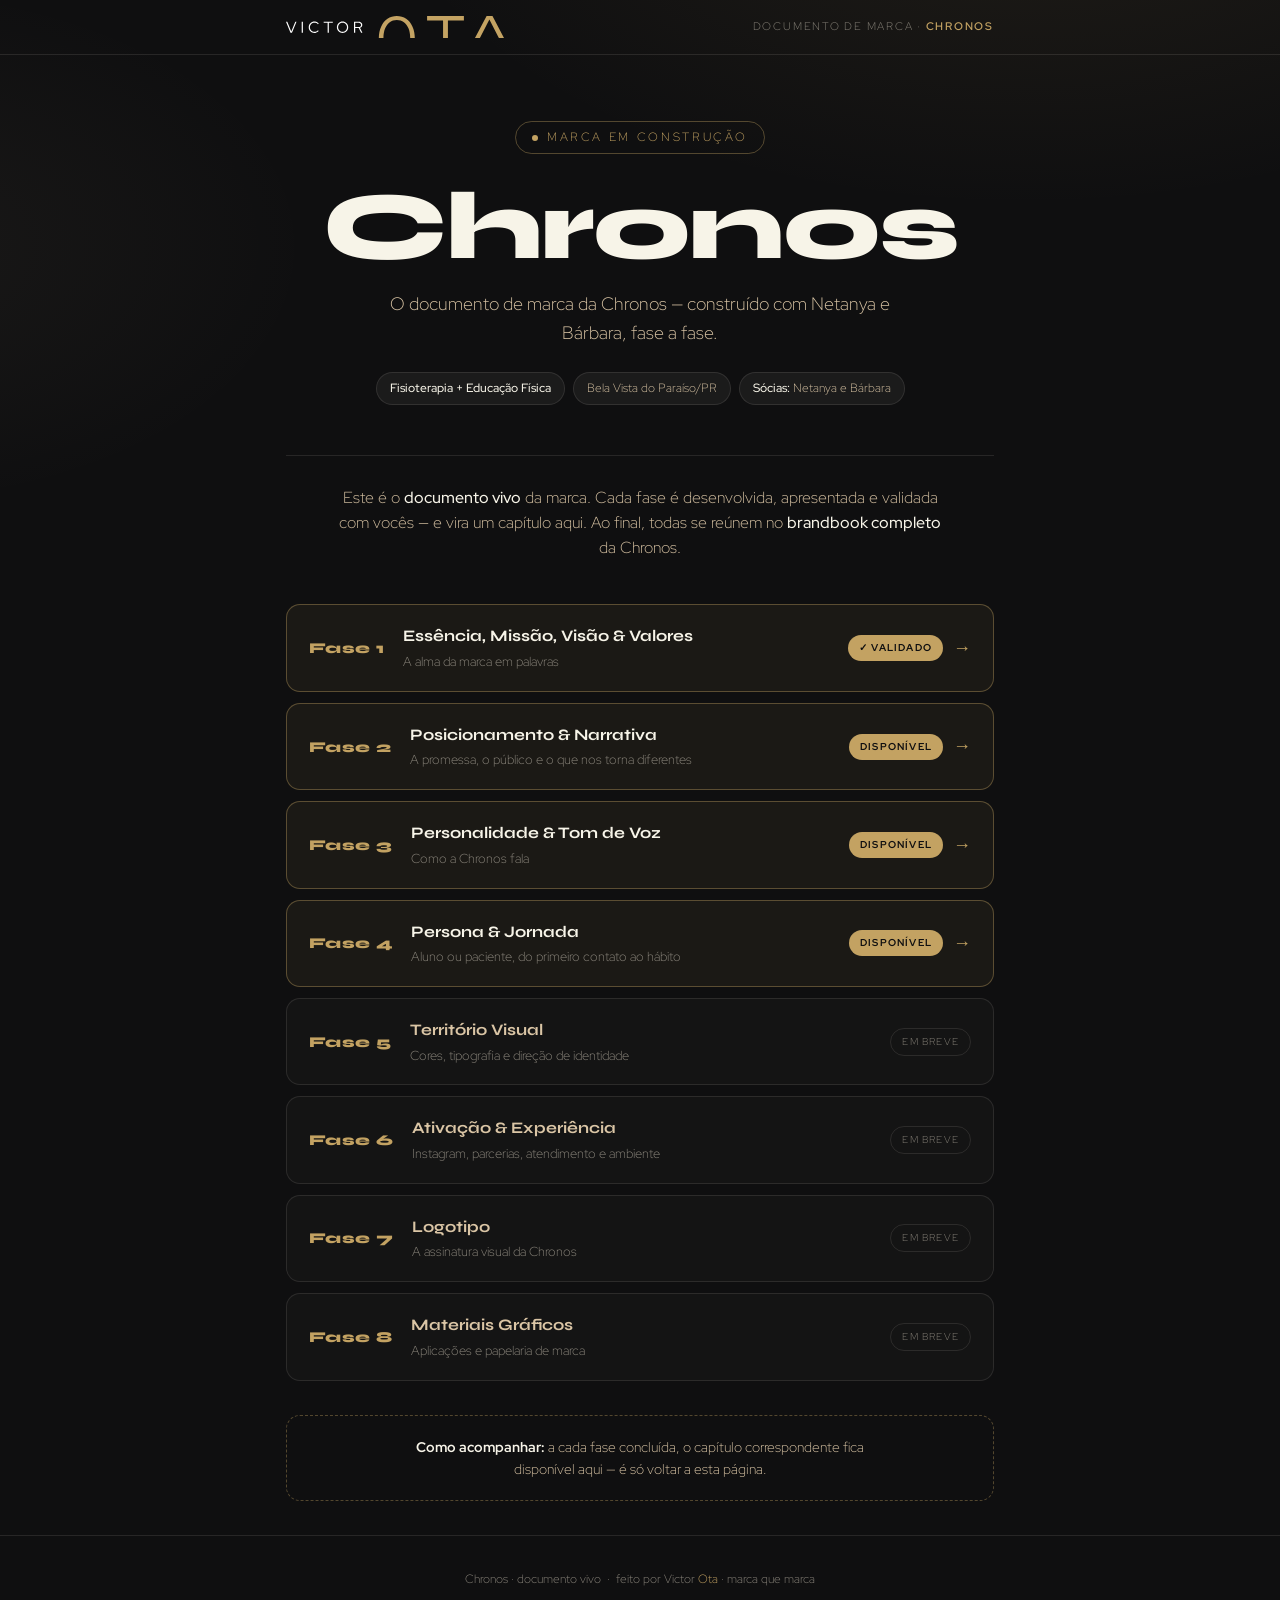
==== chronos/index.html @ 58dceeec "Adiciona Fase 4 — Persona & Jornada chronos/fase-4-persona-jornada.html: persona aprofundada (Helena" ====
<!DOCTYPE html>
<html lang="pt-BR">
<head>
<meta charset="UTF-8">
<meta name="viewport" content="width=device-width, initial-scale=1.0">
<title>Chronos · Documento de Marca</title>
<link rel="preconnect" href="https://fonts.googleapis.com">
<link href="https://fonts.googleapis.com/css2?family=Red+Hat+Display:wght@300;400;500;600;700&family=Syne:wght@600;700;800&display=swap" rel="stylesheet">
<style>
:root{
  --bg:#0F0F10; --surface:#1C1C1D; --overlay:#2C2C2C;
  --gold:#C3A262; --gold-soft:#DAC5A5;
  --ink:#F7F4E8; --ink-2:#DAC5A5; --ink-3:#8C877D;
  --line:rgba(247,244,232,.10); --line-gold:rgba(195,162,98,.38);
  --display:'Syne',sans-serif; --body:'Red Hat Display',sans-serif;
  --ease:cubic-bezier(.22,1,.36,1);
}
*{box-sizing:border-box;margin:0;padding:0;}
html{scroll-behavior:smooth;}
body{font-family:var(--body); font-weight:300; color:var(--ink); background:var(--bg); line-height:1.6; -webkit-font-smoothing:antialiased;
  background-image:radial-gradient(1100px 620px at 80% -10%, rgba(195,162,98,.10), transparent 60%), radial-gradient(800px 480px at -10% 15%, rgba(218,197,165,.05), transparent 55%);
  min-height:100vh;}
.wrap{max-width:760px; margin:0 auto; padding:0 26px;}
.topbar{border-bottom:1px solid var(--line);}
.topbar .inner{max-width:760px; margin:0 auto; padding:16px 26px; display:flex; align-items:center; justify-content:space-between; gap:14px;}
.otalogo svg{height:22px; width:auto; display:block;}
.topbar .doc{font-size:11px; letter-spacing:.16em; text-transform:uppercase; color:var(--ink-3); text-align:right;}
.topbar .doc b{color:var(--gold); font-weight:600;}

.hero{padding:66px 0 30px; text-align:center;}
.eyebrow{display:inline-flex; align-items:center; gap:9px; font-size:12px; letter-spacing:.22em; text-transform:uppercase; color:var(--gold); border:1px solid var(--line-gold); border-radius:100px; padding:6px 16px; margin-bottom:26px;}
.eyebrow .dot{width:6px;height:6px;border-radius:50%;background:var(--gold);}
.hero h1{font-family:var(--display); font-weight:800; font-size:clamp(48px,11vw,96px); letter-spacing:-.02em; line-height:.98;}
.hero .tag{margin-top:16px; font-size:clamp(15px,2.2vw,18px); color:var(--ink-2); max-width:44ch; margin-left:auto; margin-right:auto;}
.meta{margin-top:24px; display:flex; flex-wrap:wrap; gap:8px; justify-content:center;}
.chip{font-size:12px; color:var(--ink-2); background:rgba(35,35,36,.6); border:1px solid var(--line); border-radius:100px; padding:6px 13px;}
.chip b{color:var(--ink); font-weight:500;}

.intro{padding:30px 0; border-top:1px solid var(--line); margin-top:20px;}
.intro p{color:var(--ink-2); font-size:15.5px; max-width:62ch; margin:0 auto; text-align:center;}
.intro p b{color:var(--ink); font-weight:500;}

.phases{padding:14px 0 8px; display:grid; gap:11px;}
.ph{display:grid; grid-template-columns:auto 1fr auto; gap:18px; align-items:center; border:1px solid var(--line); border-radius:14px; padding:18px 22px; background:rgba(28,28,29,.4); transition:.18s var(--ease); text-decoration:none; color:inherit;}
.ph.live{border-color:var(--line-gold); background:rgba(195,162,98,.07);}
.ph.live:hover{background:rgba(195,162,98,.13); transform:translateY(-1px);}
.ph .no{font-family:var(--display); font-weight:800; font-size:15px; color:var(--gold); min-width:56px; letter-spacing:.03em;}
.ph .body .t{display:block; font-family:var(--display); font-weight:700; font-size:16px; color:var(--ink);}
.ph .body .d{display:block; font-size:13px; color:var(--ink-3); margin-top:3px;}
.ph .end{display:flex; align-items:center; gap:8px; white-space:nowrap;}
.ph.soon .body .t{color:var(--ink-2);}
.ph .st{font-size:10px; letter-spacing:.12em; text-transform:uppercase; padding:5px 11px; border-radius:100px; white-space:nowrap;}
.ph.live .st{color:var(--bg); background:var(--gold); font-weight:700;}
.ph.soon .st{color:var(--ink-3); border:1px solid var(--line);}
.ph .arrow{color:var(--gold); font-size:18px; margin-left:2px;}

.note{margin-top:26px; border:1px dashed var(--line-gold); border-radius:14px; padding:20px 24px; text-align:center;}
.note p{font-size:14px; color:var(--ink-2); max-width:56ch; margin:0 auto;}
.note p b{color:var(--ink);}

footer{padding:34px 0 54px; text-align:center; font-size:12px; color:var(--ink-3); border-top:1px solid var(--line); margin-top:34px;}
footer .o{color:var(--gold);}
@media (max-width:520px){ .ph{grid-template-columns:auto 1fr; } .ph .arrow{display:none;} }
</style>
</head>
<body>

<div class="topbar">
  <div class="inner">
    <span class="otalogo"><svg class="ota-lockup-h" id="Layer_2" xmlns="http://www.w3.org/2000/svg" viewBox="0 0 954.41 96.3"><defs><style>.cls-1{fill:#c4a363;}.cls-2{fill:#fff;}</style></defs><g id="Camada_1"><path class="cls-1" d="M433.68,54.91c4.79-11.9,11.61-21.12,20.45-27.65,8.84-6.53,19.16-9.8,30.95-9.8s22.34,3.27,31.09,9.8c8.75,6.54,15.52,15.75,20.31,27.65,4.73,11.75,7.11,25.55,7.17,41.4h20.17c-.07-18.71-3.42-35.29-10.07-49.72-6.73-14.59-15.99-26-27.78-34.23-11.79-8.23-25.43-12.35-40.9-12.35s-29.12,4.12-40.9,12.35c-11.79,8.23-21.05,19.65-27.78,34.23-6.65,14.43-10,31.01-10.07,49.72h20.17c.06-15.84,2.44-29.64,7.17-41.4Z"/><polygon class="cls-1" points="708.81 19.28 778.73 19.28 778.73 .21 617.6 .21 617.6 19.28 687.52 19.28 687.52 96.3 708.81 96.3 708.81 19.28"/><polygon class="cls-1" points="852.15 89.66 890.29 15.55 928.43 89.66 931.91 96.3 954.41 96.3 903.83 .21 878.13 .21 827.2 96.3 848.67 96.3 852.15 89.66"/><path class="cls-2" d="M19.68,73.25L0,25.25h5.69l17.35,43.07,17.62-43.07h5.35l-19.96,48h-6.38Z"/><path class="cls-2" d="M68.71,73.25V25.25h5.28v48h-5.28Z"/><path class="cls-2" d="M124.33,74c-3.47,0-6.72-.63-9.74-1.89-3.02-1.26-5.67-3.02-7.95-5.28-2.29-2.26-4.06-4.89-5.31-7.89-1.26-2.99-1.89-6.23-1.89-9.7s.63-6.71,1.89-9.7c1.26-2.99,3.03-5.62,5.31-7.89,2.29-2.26,4.94-4.02,7.95-5.28,3.02-1.26,6.26-1.89,9.74-1.89,2.51,0,4.93.31,7.23.93,2.31.62,4.46,1.51,6.45,2.67,1.99,1.17,3.76,2.59,5.31,4.29l-3.5,3.7c-1.88-2.15-4.18-3.81-6.93-4.97-2.74-1.17-5.6-1.75-8.57-1.75-2.79,0-5.37.5-7.75,1.51-2.38,1.01-4.45,2.41-6.21,4.22-1.76,1.81-3.13,3.91-4.11,6.31-.98,2.4-1.47,5.02-1.47,7.85s.49,5.4,1.47,7.82c.98,2.42,2.37,4.54,4.15,6.34,1.78,1.81,3.87,3.21,6.27,4.22,2.4,1.01,4.99,1.51,7.78,1.51,2.97,0,5.81-.58,8.5-1.75,2.7-1.17,4.96-2.78,6.79-4.83l3.43,3.57c-1.6,1.65-3.39,3.06-5.38,4.25-1.99,1.19-4.13,2.09-6.41,2.71-2.29.62-4.64.93-7.06.93Z"/><path class="cls-2" d="M182.27,73.25V29.98h-17.35v-4.73h39.98v4.73h-17.35v43.27h-5.28Z"/><path class="cls-2" d="M247.56,74c-3.48,0-6.71-.63-9.7-1.89-2.99-1.26-5.62-3.02-7.89-5.28-2.26-2.26-4.02-4.89-5.28-7.89-1.26-2.99-1.89-6.23-1.89-9.7s.63-6.71,1.89-9.7c1.26-2.99,3.02-5.62,5.28-7.89,2.26-2.26,4.89-4.02,7.89-5.28,2.99-1.26,6.23-1.89,9.7-1.89s6.64.63,9.63,1.89c2.99,1.26,5.62,3.02,7.89,5.28,2.26,2.26,4.02,4.89,5.28,7.89,1.26,2.99,1.89,6.23,1.89,9.7s-.63,6.71-1.89,9.7c-1.26,2.99-3.02,5.62-5.28,7.89-2.26,2.26-4.89,4.02-7.89,5.28-2.99,1.26-6.21,1.89-9.63,1.89ZM247.56,69.14c2.74,0,5.28-.5,7.61-1.51,2.33-1.01,4.38-2.41,6.14-4.22,1.76-1.81,3.13-3.92,4.11-6.34.98-2.42,1.47-5.03,1.47-7.82s-.49-5.45-1.47-7.85c-.98-2.4-2.36-4.5-4.11-6.31-1.76-1.81-3.81-3.21-6.14-4.22-2.33-1-4.87-1.51-7.61-1.51s-5.29.5-7.65,1.51c-2.36,1.01-4.41,2.41-6.17,4.22-1.76,1.81-3.13,3.91-4.11,6.31-.98,2.4-1.47,5.02-1.47,7.85s.49,5.4,1.47,7.82c.98,2.42,2.35,4.54,4.11,6.34,1.76,1.81,3.82,3.21,6.17,4.22,2.35,1.01,4.9,1.51,7.65,1.51Z"/><path class="cls-2" d="M297.69,73.25V25.25h20.57c3.15,0,5.9.57,8.23,1.71,2.33,1.14,4.15,2.74,5.45,4.8,1.3,2.06,1.95,4.48,1.95,7.27,0,3.15-.93,5.86-2.78,8.13-1.85,2.26-4.33,3.85-7.44,4.77l10.77,21.33h-5.83l-10.29-20.64h-15.36v20.64h-5.28ZM302.97,48.15h14.95c3.25,0,5.84-.82,7.78-2.47,1.94-1.65,2.91-3.86,2.91-6.65s-.97-4.94-2.91-6.58c-1.94-1.65-4.54-2.47-7.78-2.47h-14.95v18.17Z"/></g></svg></span>
    <span class="doc">Documento de Marca · <b>Chronos</b></span>
  </div>
</div>

<div class="wrap">

  <header class="hero">
    <span class="eyebrow"><span class="dot"></span>Marca em construção</span>
    <h1>Chronos</h1>
    <p class="tag">O documento de marca da Chronos — construído com Netanya e Bárbara, fase a fase.</p>
    <div class="meta">
      <span class="chip"><b>Fisioterapia + Educação Física</b></span>
      <span class="chip">Bela Vista do Paraíso/PR</span>
      <span class="chip"><b>Sócias:</b> Netanya e Bárbara</span>
    </div>
  </header>

  <section class="intro">
    <p>Este é o <b>documento vivo</b> da marca. Cada fase é desenvolvida, apresentada e validada com vocês — e vira um capítulo aqui. Ao final, todas se reúnem no <b>brandbook completo</b> da Chronos.</p>
  </section>

  <section class="phases">
    <a class="ph live" href="fase-1-essencia-mvv.html">
      <span class="no">Fase 1</span>
      <span class="body"><span class="t">Essência, Missão, Visão &amp; Valores</span><span class="d">A alma da marca em palavras</span></span>
      <span class="end"><span class="st">✓ Validado</span><span class="arrow">→</span></span>
    </a>
    <a class="ph live" href="fase-2-posicionamento.html"><span class="no">Fase 2</span><span class="body"><span class="t">Posicionamento &amp; Narrativa</span><span class="d">A promessa, o público e o que nos torna diferentes</span></span><span class="end"><span class="st">Disponível</span><span class="arrow">→</span></span></a>
    <a class="ph live" href="fase-3-tom-de-voz.html"><span class="no">Fase 3</span><span class="body"><span class="t">Personalidade &amp; Tom de Voz</span><span class="d">Como a Chronos fala</span></span><span class="end"><span class="st">Disponível</span><span class="arrow">→</span></span></a>
    <a class="ph live" href="fase-4-persona-jornada.html"><span class="no">Fase 4</span><span class="body"><span class="t">Persona &amp; Jornada</span><span class="d">Aluno ou paciente, do primeiro contato ao hábito</span></span><span class="end"><span class="st">Disponível</span><span class="arrow">→</span></span></a>
    <div class="ph soon"><span class="no">Fase 5</span><span class="body"><span class="t">Território Visual</span><span class="d">Cores, tipografia e direção de identidade</span></span><span class="st">Em breve</span></div>
    <div class="ph soon"><span class="no">Fase 6</span><span class="body"><span class="t">Ativação &amp; Experiência</span><span class="d">Instagram, parcerias, atendimento e ambiente</span></span><span class="st">Em breve</span></div>
    <div class="ph soon"><span class="no">Fase 7</span><span class="body"><span class="t">Logotipo</span><span class="d">A assinatura visual da Chronos</span></span><span class="st">Em breve</span></div>
    <div class="ph soon"><span class="no">Fase 8</span><span class="body"><span class="t">Materiais Gráficos</span><span class="d">Aplicações e papelaria de marca</span></span><span class="st">Em breve</span></div>
  </section>

  <div class="note">
    <p><b>Como acompanhar:</b> a cada fase concluída, o capítulo correspondente fica disponível aqui — é só voltar a esta página.</p>
  </div>

</div>

<footer>Chronos · documento vivo &nbsp;·&nbsp; feito por Victor <span class="o">Ota</span> · marca que marca</footer>

</body>
</html>
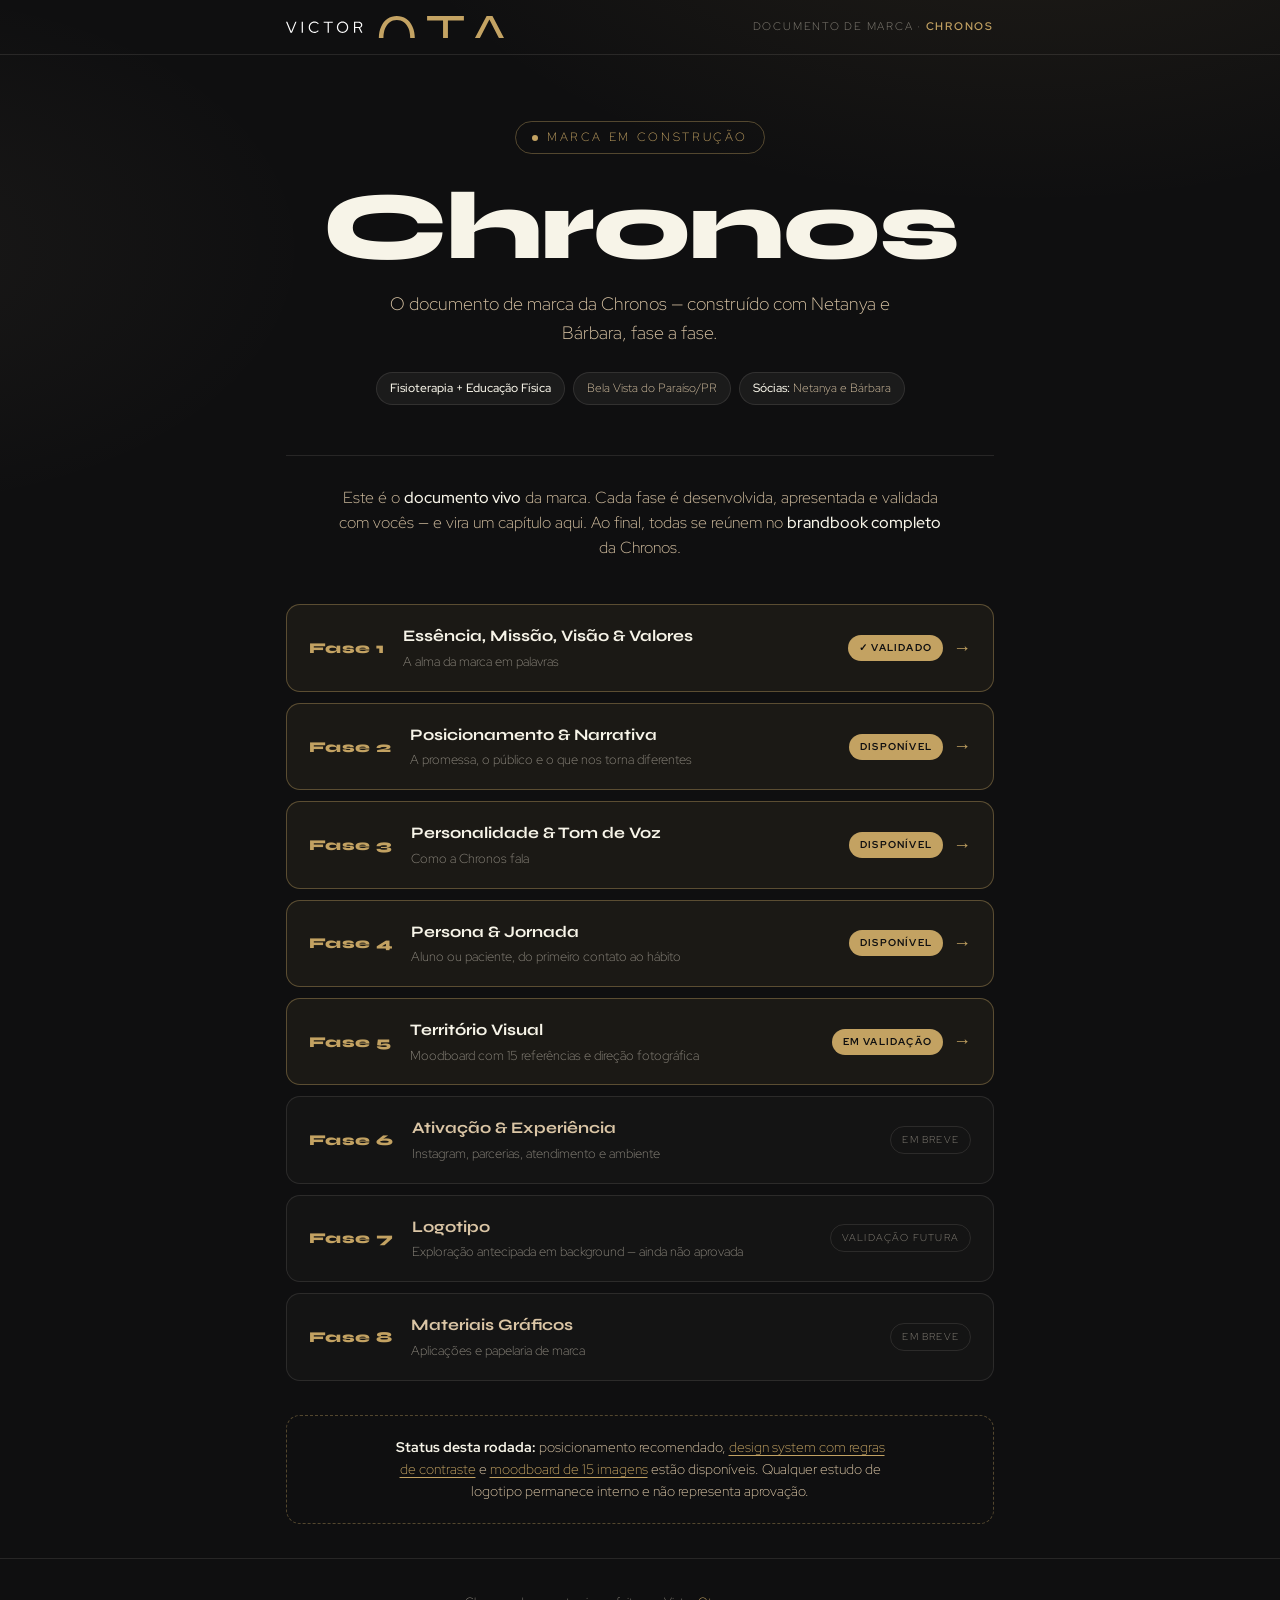
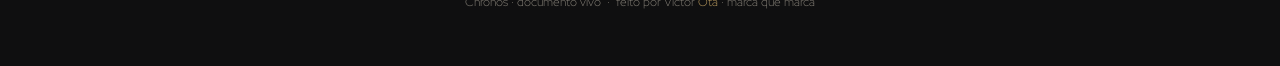
==== commit 52435462: "Chronos: posicionamento v2, contraste e moodboard de 15 imagens Co-authored-by: Codex <noreply@opena" ====
--- a/chronos/index.html
+++ b/chronos/index.html
@@ -57,6 +57,7 @@
 .note{margin-top:26px; border:1px dashed var(--line-gold); border-radius:14px; padding:20px 24px; text-align:center;}
 .note p{font-size:14px; color:var(--ink-2); max-width:56ch; margin:0 auto;}
 .note p b{color:var(--ink);}
+.note a{color:var(--gold);text-underline-offset:3px;}
 
 footer{padding:34px 0 54px; text-align:center; font-size:12px; color:var(--ink-3); border-top:1px solid var(--line); margin-top:34px;}
 footer .o{color:var(--gold);}
@@ -98,14 +99,14 @@
     <a class="ph live" href="fase-2-posicionamento.html"><span class="no">Fase 2</span><span class="body"><span class="t">Posicionamento &amp; Narrativa</span><span class="d">A promessa, o público e o que nos torna diferentes</span></span><span class="end"><span class="st">Disponível</span><span class="arrow">→</span></span></a>
     <a class="ph live" href="fase-3-tom-de-voz.html"><span class="no">Fase 3</span><span class="body"><span class="t">Personalidade &amp; Tom de Voz</span><span class="d">Como a Chronos fala</span></span><span class="end"><span class="st">Disponível</span><span class="arrow">→</span></span></a>
     <a class="ph live" href="fase-4-persona-jornada.html"><span class="no">Fase 4</span><span class="body"><span class="t">Persona &amp; Jornada</span><span class="d">Aluno ou paciente, do primeiro contato ao hábito</span></span><span class="end"><span class="st">Disponível</span><span class="arrow">→</span></span></a>
-    <div class="ph soon"><span class="no">Fase 5</span><span class="body"><span class="t">Território Visual</span><span class="d">Cores, tipografia e direção de identidade</span></span><span class="st">Em breve</span></div>
+    <a class="ph live" href="moodboard.html"><span class="no">Fase 5</span><span class="body"><span class="t">Território Visual</span><span class="d">Moodboard com 15 referências e direção fotográfica</span></span><span class="end"><span class="st">Em validação</span><span class="arrow">→</span></span></a>
     <div class="ph soon"><span class="no">Fase 6</span><span class="body"><span class="t">Ativação &amp; Experiência</span><span class="d">Instagram, parcerias, atendimento e ambiente</span></span><span class="st">Em breve</span></div>
-    <div class="ph soon"><span class="no">Fase 7</span><span class="body"><span class="t">Logotipo</span><span class="d">A assinatura visual da Chronos</span></span><span class="st">Em breve</span></div>
+    <div class="ph soon"><span class="no">Fase 7</span><span class="body"><span class="t">Logotipo</span><span class="d">Exploração antecipada em background — ainda não aprovada</span></span><span class="st">Validação futura</span></div>
     <div class="ph soon"><span class="no">Fase 8</span><span class="body"><span class="t">Materiais Gráficos</span><span class="d">Aplicações e papelaria de marca</span></span><span class="st">Em breve</span></div>
   </section>
 
   <div class="note">
-    <p><b>Como acompanhar:</b> a cada fase concluída, o capítulo correspondente fica disponível aqui — é só voltar a esta página.</p>
+    <p><b>Status desta rodada:</b> posicionamento recomendado, <a href="design-system.html">design system com regras de contraste</a> e <a href="moodboard.html">moodboard de 15 imagens</a> estão disponíveis. Qualquer estudo de logotipo permanece interno e não representa aprovação.</p>
   </div>
 
 </div>
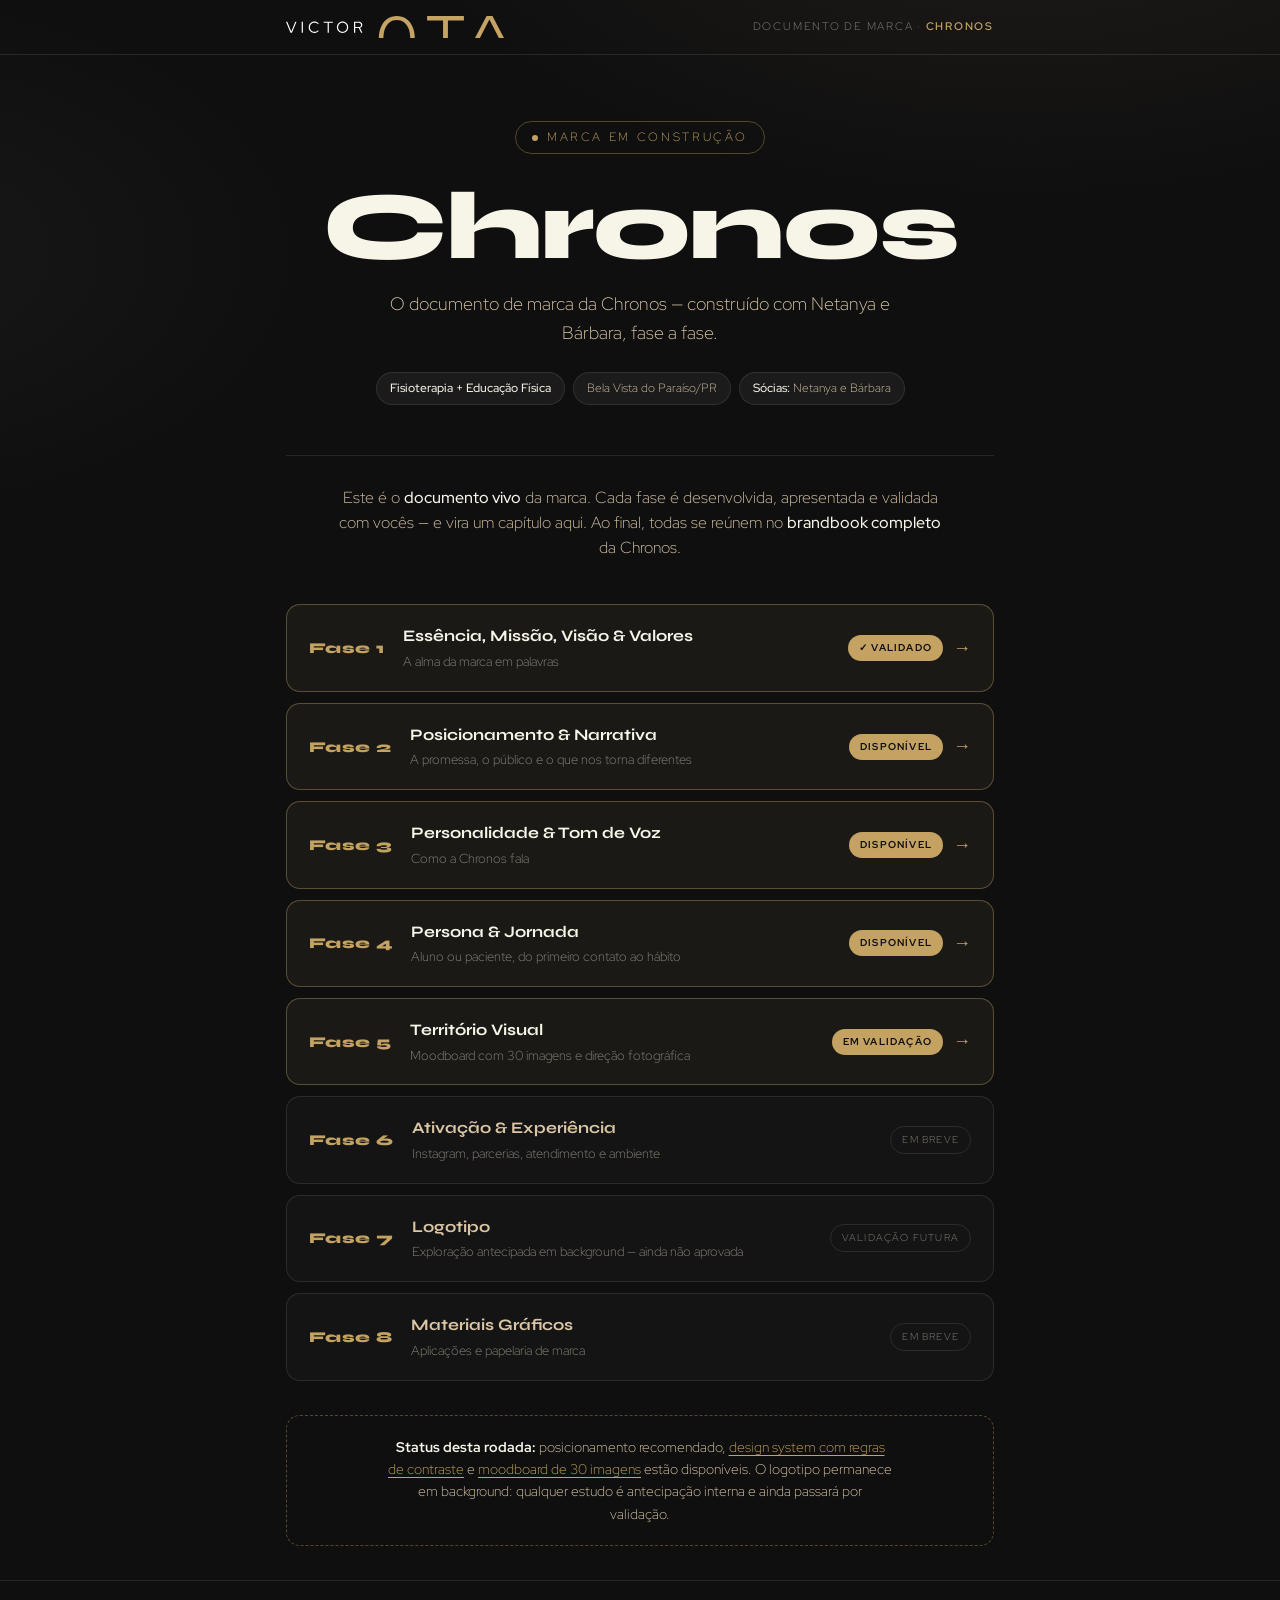
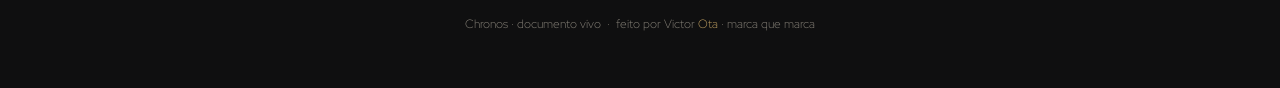
==== commit fb547146: "expand Chronos moodboard to 30 images" ====
--- a/chronos/index.html
+++ b/chronos/index.html
@@ -99,14 +99,14 @@
     <a class="ph live" href="fase-2-posicionamento.html"><span class="no">Fase 2</span><span class="body"><span class="t">Posicionamento &amp; Narrativa</span><span class="d">A promessa, o público e o que nos torna diferentes</span></span><span class="end"><span class="st">Disponível</span><span class="arrow">→</span></span></a>
     <a class="ph live" href="fase-3-tom-de-voz.html"><span class="no">Fase 3</span><span class="body"><span class="t">Personalidade &amp; Tom de Voz</span><span class="d">Como a Chronos fala</span></span><span class="end"><span class="st">Disponível</span><span class="arrow">→</span></span></a>
     <a class="ph live" href="fase-4-persona-jornada.html"><span class="no">Fase 4</span><span class="body"><span class="t">Persona &amp; Jornada</span><span class="d">Aluno ou paciente, do primeiro contato ao hábito</span></span><span class="end"><span class="st">Disponível</span><span class="arrow">→</span></span></a>
-    <a class="ph live" href="moodboard.html"><span class="no">Fase 5</span><span class="body"><span class="t">Território Visual</span><span class="d">Moodboard com 15 referências e direção fotográfica</span></span><span class="end"><span class="st">Em validação</span><span class="arrow">→</span></span></a>
+    <a class="ph live" href="moodboard.html"><span class="no">Fase 5</span><span class="body"><span class="t">Território Visual</span><span class="d">Moodboard com 30 imagens e direção fotográfica</span></span><span class="end"><span class="st">Em validação</span><span class="arrow">→</span></span></a>
     <div class="ph soon"><span class="no">Fase 6</span><span class="body"><span class="t">Ativação &amp; Experiência</span><span class="d">Instagram, parcerias, atendimento e ambiente</span></span><span class="st">Em breve</span></div>
     <div class="ph soon"><span class="no">Fase 7</span><span class="body"><span class="t">Logotipo</span><span class="d">Exploração antecipada em background — ainda não aprovada</span></span><span class="st">Validação futura</span></div>
     <div class="ph soon"><span class="no">Fase 8</span><span class="body"><span class="t">Materiais Gráficos</span><span class="d">Aplicações e papelaria de marca</span></span><span class="st">Em breve</span></div>
   </section>
 
   <div class="note">
-    <p><b>Status desta rodada:</b> posicionamento recomendado, <a href="design-system.html">design system com regras de contraste</a> e <a href="moodboard.html">moodboard de 15 imagens</a> estão disponíveis. Qualquer estudo de logotipo permanece interno e não representa aprovação.</p>
+    <p><b>Status desta rodada:</b> posicionamento recomendado, <a href="design-system.html">design system com regras de contraste</a> e <a href="moodboard.html">moodboard de 30 imagens</a> estão disponíveis. O logotipo permanece em background: qualquer estudo é antecipação interna e ainda passará por validação.</p>
   </div>
 
 </div>
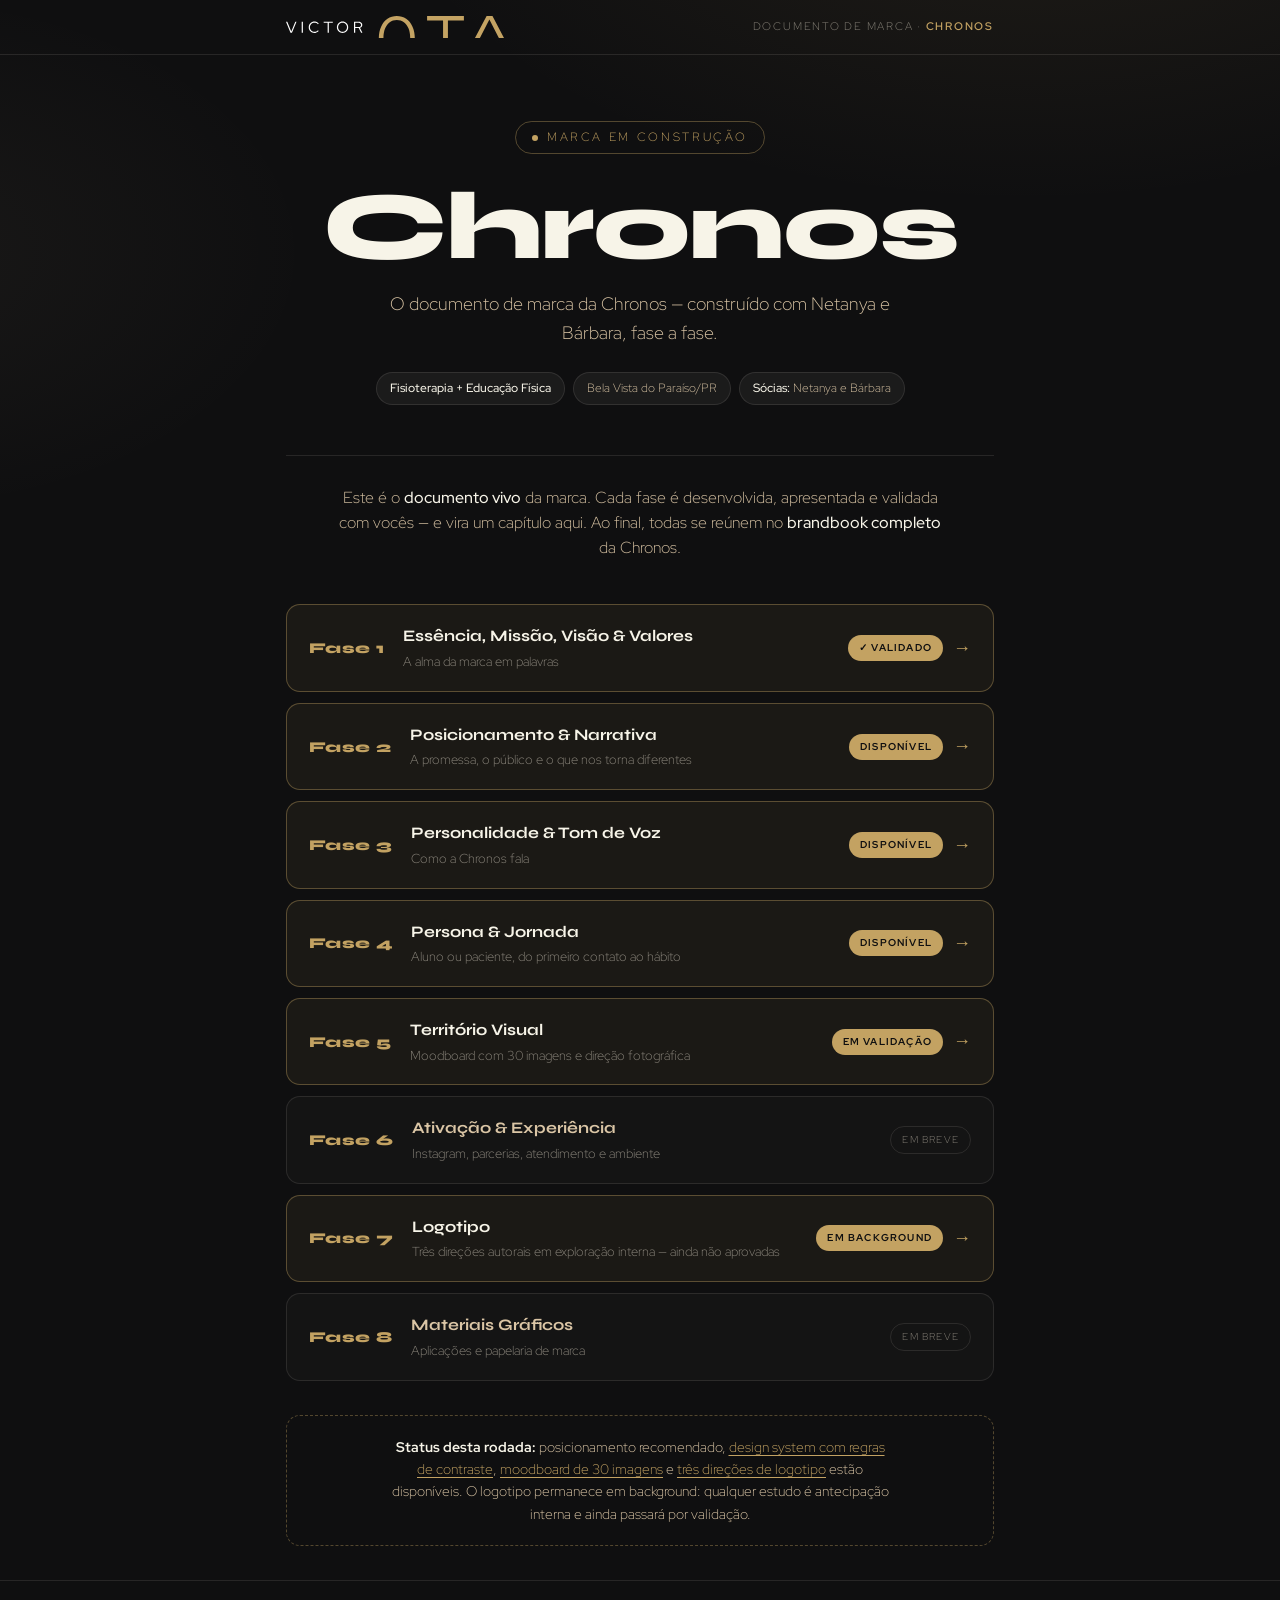
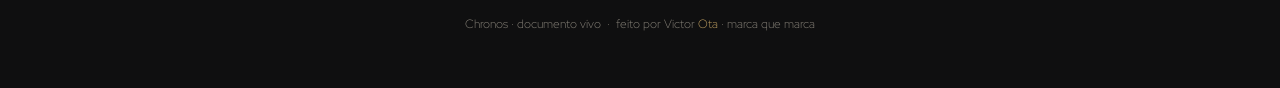
==== commit 6364df69: "create three Chronos logo directions Co-authored-by: OpenAI Codex <codex@openai.com>" ====
--- a/chronos/index.html
+++ b/chronos/index.html
@@ -101,12 +101,12 @@
     <a class="ph live" href="fase-4-persona-jornada.html"><span class="no">Fase 4</span><span class="body"><span class="t">Persona &amp; Jornada</span><span class="d">Aluno ou paciente, do primeiro contato ao hábito</span></span><span class="end"><span class="st">Disponível</span><span class="arrow">→</span></span></a>
     <a class="ph live" href="moodboard.html"><span class="no">Fase 5</span><span class="body"><span class="t">Território Visual</span><span class="d">Moodboard com 30 imagens e direção fotográfica</span></span><span class="end"><span class="st">Em validação</span><span class="arrow">→</span></span></a>
     <div class="ph soon"><span class="no">Fase 6</span><span class="body"><span class="t">Ativação &amp; Experiência</span><span class="d">Instagram, parcerias, atendimento e ambiente</span></span><span class="st">Em breve</span></div>
-    <div class="ph soon"><span class="no">Fase 7</span><span class="body"><span class="t">Logotipo</span><span class="d">Exploração antecipada em background — ainda não aprovada</span></span><span class="st">Validação futura</span></div>
+    <a class="ph live" href="logo.html"><span class="no">Fase 7</span><span class="body"><span class="t">Logotipo</span><span class="d">Três direções autorais em exploração interna — ainda não aprovadas</span></span><span class="end"><span class="st">Em background</span><span class="arrow">→</span></span></a>
     <div class="ph soon"><span class="no">Fase 8</span><span class="body"><span class="t">Materiais Gráficos</span><span class="d">Aplicações e papelaria de marca</span></span><span class="st">Em breve</span></div>
   </section>
 
   <div class="note">
-    <p><b>Status desta rodada:</b> posicionamento recomendado, <a href="design-system.html">design system com regras de contraste</a> e <a href="moodboard.html">moodboard de 30 imagens</a> estão disponíveis. O logotipo permanece em background: qualquer estudo é antecipação interna e ainda passará por validação.</p>
+    <p><b>Status desta rodada:</b> posicionamento recomendado, <a href="design-system.html">design system com regras de contraste</a>, <a href="moodboard.html">moodboard de 30 imagens</a> e <a href="logo.html">três direções de logotipo</a> estão disponíveis. O logotipo permanece em background: qualquer estudo é antecipação interna e ainda passará por validação.</p>
   </div>
 
 </div>
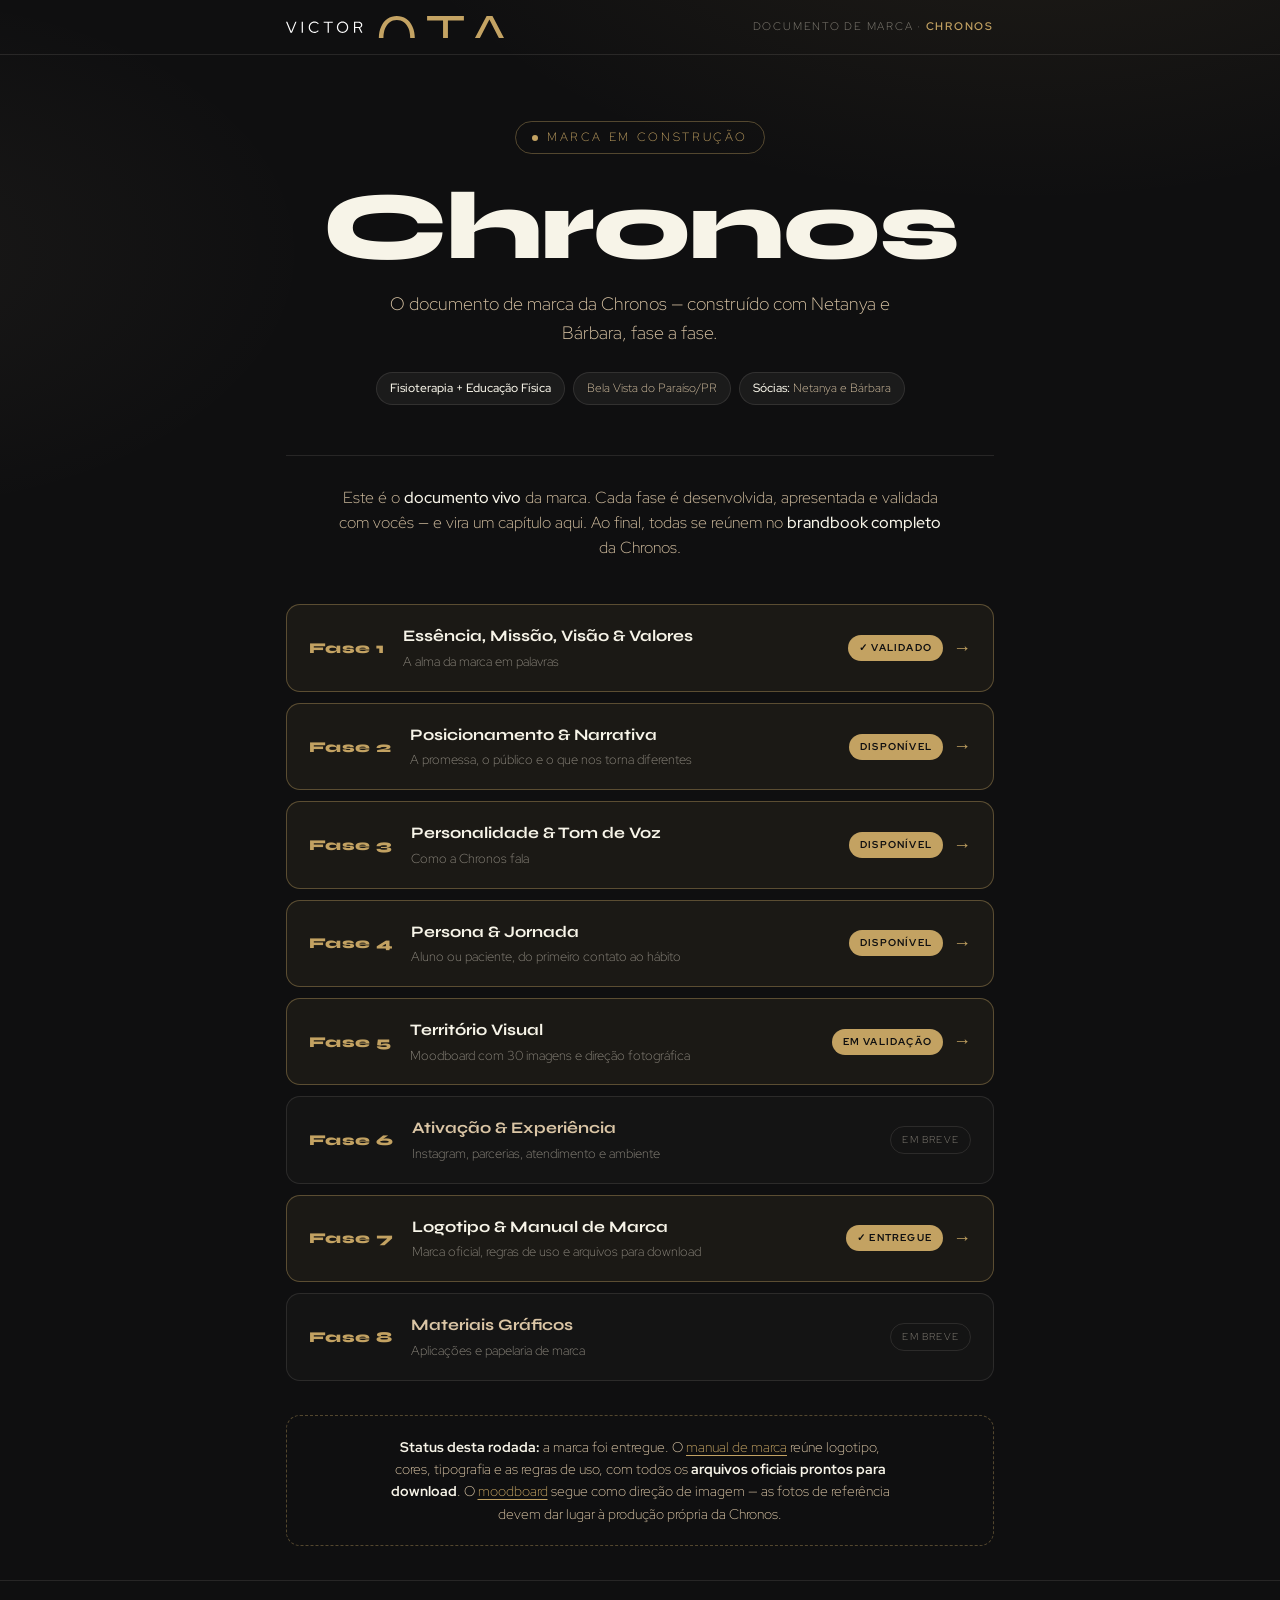
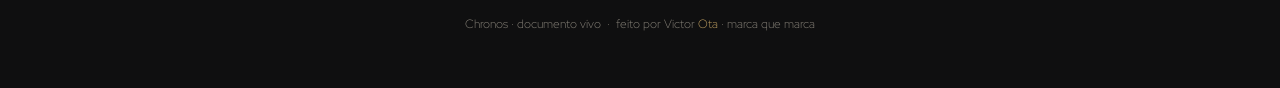
==== commit 54be92e7: "Chronos: design-system vira Manual de Marca com arquivos para download Consolida a identidade entreg" ====
--- a/chronos/index.html
+++ b/chronos/index.html
@@ -101,12 +101,12 @@
     <a class="ph live" href="fase-4-persona-jornada.html"><span class="no">Fase 4</span><span class="body"><span class="t">Persona &amp; Jornada</span><span class="d">Aluno ou paciente, do primeiro contato ao hábito</span></span><span class="end"><span class="st">Disponível</span><span class="arrow">→</span></span></a>
     <a class="ph live" href="moodboard.html"><span class="no">Fase 5</span><span class="body"><span class="t">Território Visual</span><span class="d">Moodboard com 30 imagens e direção fotográfica</span></span><span class="end"><span class="st">Em validação</span><span class="arrow">→</span></span></a>
     <div class="ph soon"><span class="no">Fase 6</span><span class="body"><span class="t">Ativação &amp; Experiência</span><span class="d">Instagram, parcerias, atendimento e ambiente</span></span><span class="st">Em breve</span></div>
-    <a class="ph live" href="logo.html"><span class="no">Fase 7</span><span class="body"><span class="t">Logotipo</span><span class="d">Três direções autorais em exploração interna — ainda não aprovadas</span></span><span class="end"><span class="st">Em background</span><span class="arrow">→</span></span></a>
+    <a class="ph live" href="design-system.html"><span class="no">Fase 7</span><span class="body"><span class="t">Logotipo &amp; Manual de Marca</span><span class="d">Marca oficial, regras de uso e arquivos para download</span></span><span class="end"><span class="st">✓ Entregue</span><span class="arrow">→</span></span></a>
     <div class="ph soon"><span class="no">Fase 8</span><span class="body"><span class="t">Materiais Gráficos</span><span class="d">Aplicações e papelaria de marca</span></span><span class="st">Em breve</span></div>
   </section>
 
   <div class="note">
-    <p><b>Status desta rodada:</b> posicionamento recomendado, <a href="design-system.html">design system com regras de contraste</a>, <a href="moodboard.html">moodboard de 30 imagens</a> e <a href="logo.html">três direções de logotipo</a> estão disponíveis. O logotipo permanece em background: qualquer estudo é antecipação interna e ainda passará por validação.</p>
+    <p><b>Status desta rodada:</b> a marca foi entregue. O <a href="design-system.html">manual de marca</a> reúne logotipo, cores, tipografia e as regras de uso, com todos os <b>arquivos oficiais prontos para download</b>. O <a href="moodboard.html">moodboard</a> segue como direção de imagem — as fotos de referência devem dar lugar à produção própria da Chronos.</p>
   </div>
 
 </div>
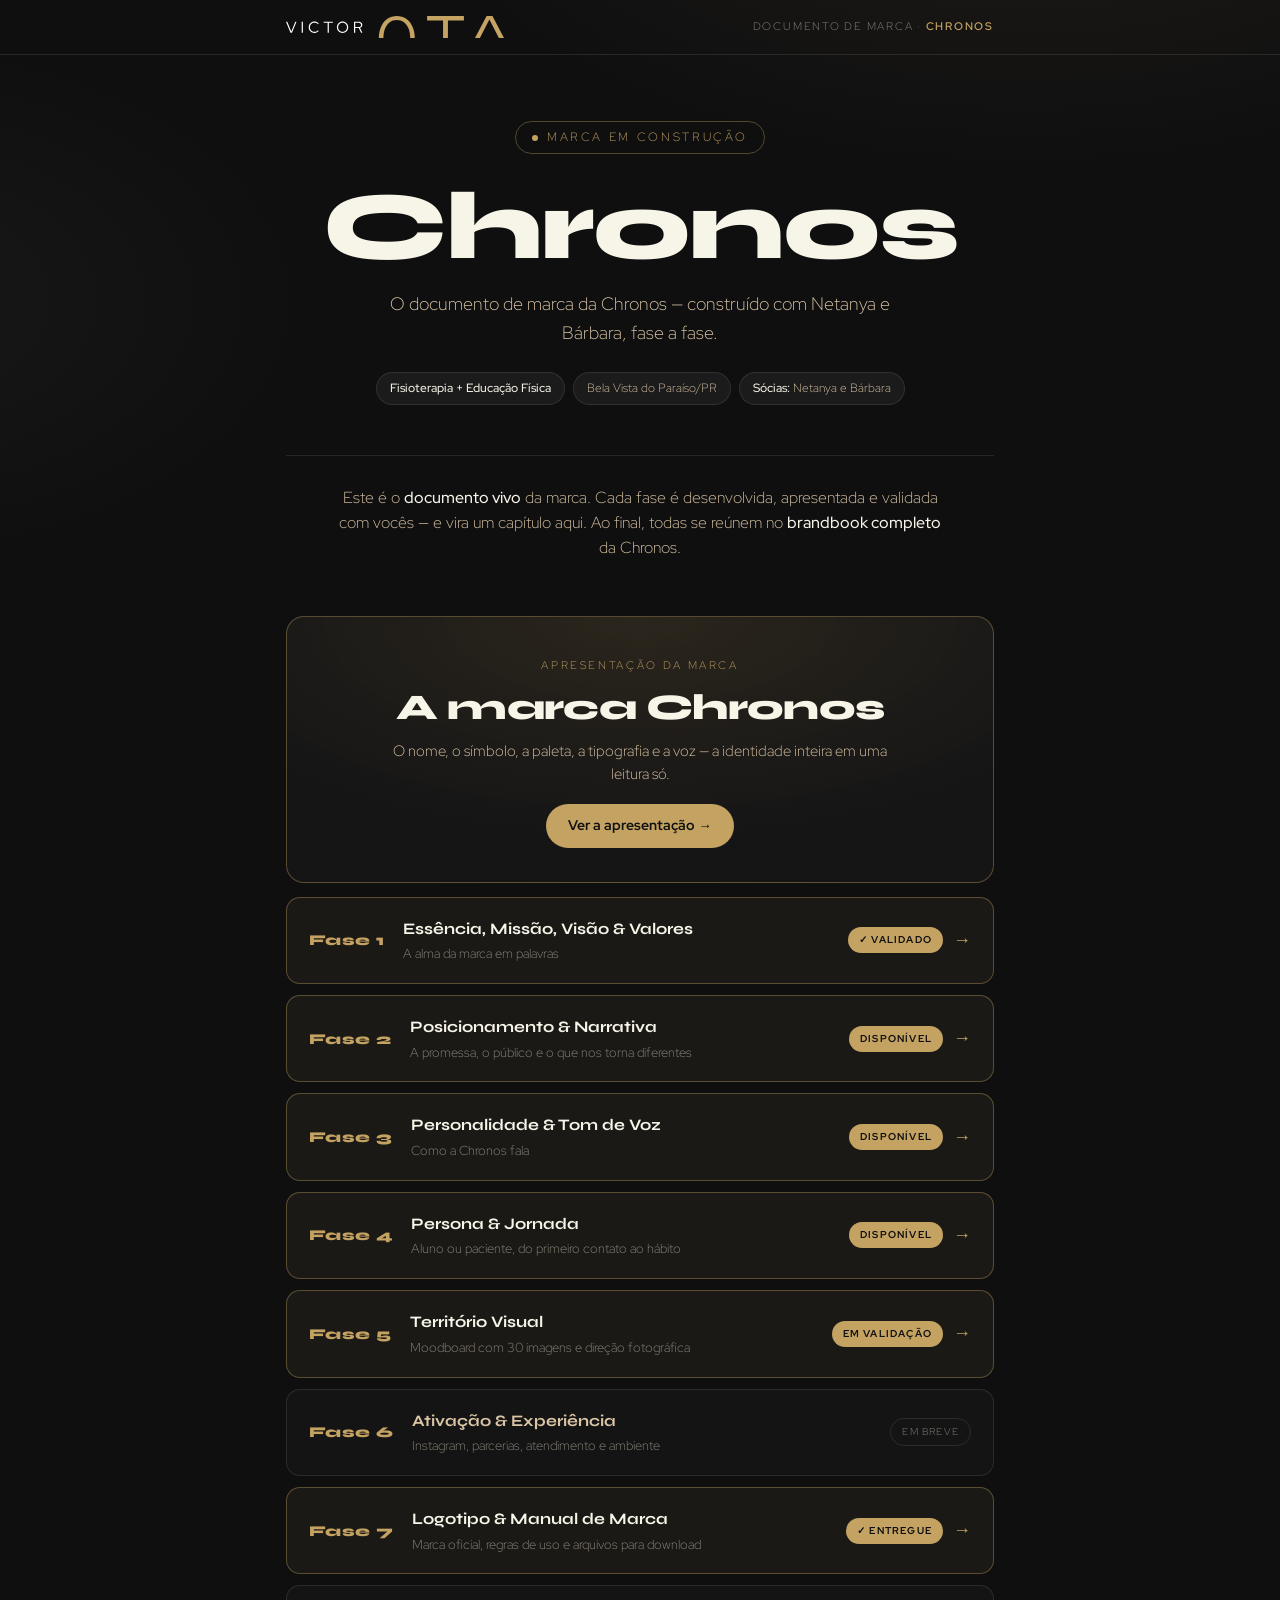
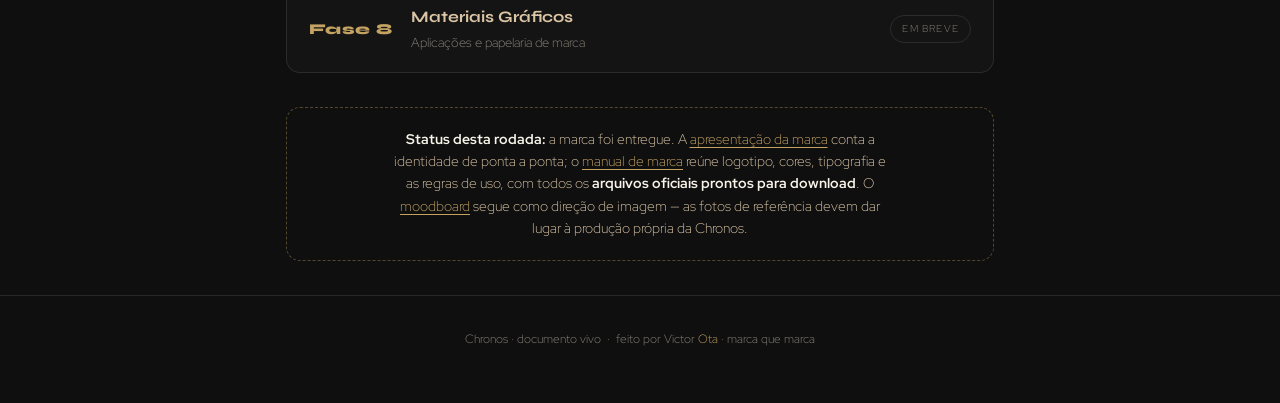
==== commit 0d9a6853: "Chronos: marca.html — apresentacao da marca em one-pager Segunda porta da marca. O manual continua s" ====
--- a/chronos/index.html
+++ b/chronos/index.html
@@ -54,6 +54,17 @@
 .ph.soon .st{color:var(--ink-3); border:1px solid var(--line);}
 .ph .arrow{color:var(--gold); font-size:18px; margin-left:2px;}
 
+.feat{display:block;margin-top:26px;text-decoration:none;color:inherit;border:1px solid var(--line-gold);
+  border-radius:18px;padding:clamp(24px,4vw,34px) clamp(22px,4vw,36px);text-align:center;
+  background:radial-gradient(120% 140% at 50% 0%,rgba(195,162,98,.16) 0%,rgba(28,28,29,.45) 62%);
+  transition:.2s var(--ease);}
+.feat:hover{border-color:var(--gold);transform:translateY(-1px);}
+.feat .k{font-size:11px;letter-spacing:.24em;text-transform:uppercase;color:var(--gold);}
+.feat h2{font-family:var(--display);font-weight:800;font-size:clamp(24px,4.6vw,36px);line-height:1.06;
+  letter-spacing:-.02em;margin-top:12px;}
+.feat p{font-size:14.5px;color:var(--ink-2);max-width:52ch;margin:12px auto 0;}
+.feat .go{display:inline-flex;align-items:center;gap:8px;min-height:44px;margin-top:18px;padding:0 22px;
+  border-radius:100px;background:var(--gold);color:var(--bg);font-weight:700;font-size:13.5px;}
 .note{margin-top:26px; border:1px dashed var(--line-gold); border-radius:14px; padding:20px 24px; text-align:center;}
 .note p{font-size:14px; color:var(--ink-2); max-width:56ch; margin:0 auto;}
 .note p b{color:var(--ink);}
@@ -90,6 +101,13 @@
     <p>Este é o <b>documento vivo</b> da marca. Cada fase é desenvolvida, apresentada e validada com vocês — e vira um capítulo aqui. Ao final, todas se reúnem no <b>brandbook completo</b> da Chronos.</p>
   </section>
 
+  <a class="feat" href="marca.html">
+    <span class="k">Apresentação da marca</span>
+    <h2>A marca Chronos</h2>
+    <p>O nome, o símbolo, a paleta, a tipografia e a voz — a identidade inteira em uma leitura só.</p>
+    <span class="go">Ver a apresentação →</span>
+  </a>
+
   <section class="phases">
     <a class="ph live" href="fase-1-essencia-mvv.html">
       <span class="no">Fase 1</span>
@@ -106,7 +124,7 @@
   </section>
 
   <div class="note">
-    <p><b>Status desta rodada:</b> a marca foi entregue. O <a href="design-system.html">manual de marca</a> reúne logotipo, cores, tipografia e as regras de uso, com todos os <b>arquivos oficiais prontos para download</b>. O <a href="moodboard.html">moodboard</a> segue como direção de imagem — as fotos de referência devem dar lugar à produção própria da Chronos.</p>
+    <p><b>Status desta rodada:</b> a marca foi entregue. A <a href="marca.html">apresentação da marca</a> conta a identidade de ponta a ponta; o <a href="design-system.html">manual de marca</a> reúne logotipo, cores, tipografia e as regras de uso, com todos os <b>arquivos oficiais prontos para download</b>. O <a href="moodboard.html">moodboard</a> segue como direção de imagem — as fotos de referência devem dar lugar à produção própria da Chronos.</p>
   </div>
 
 </div>
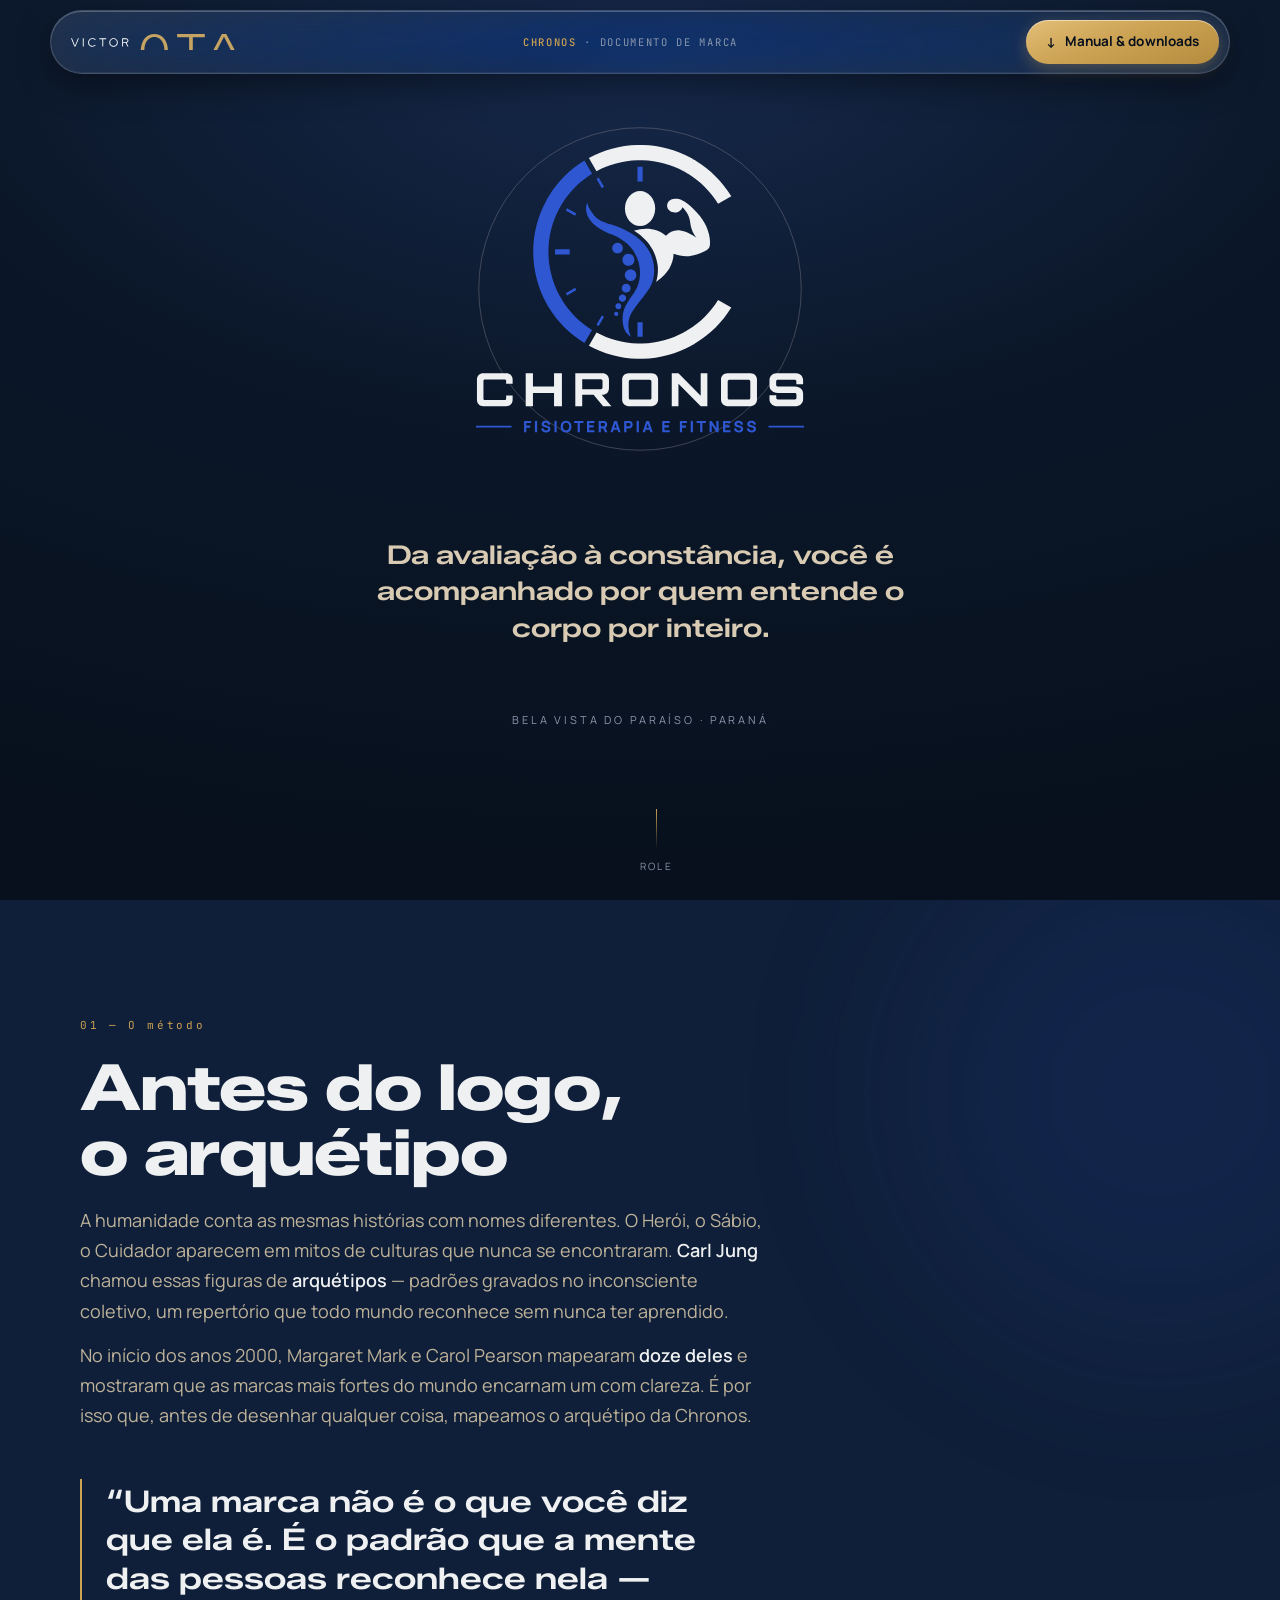
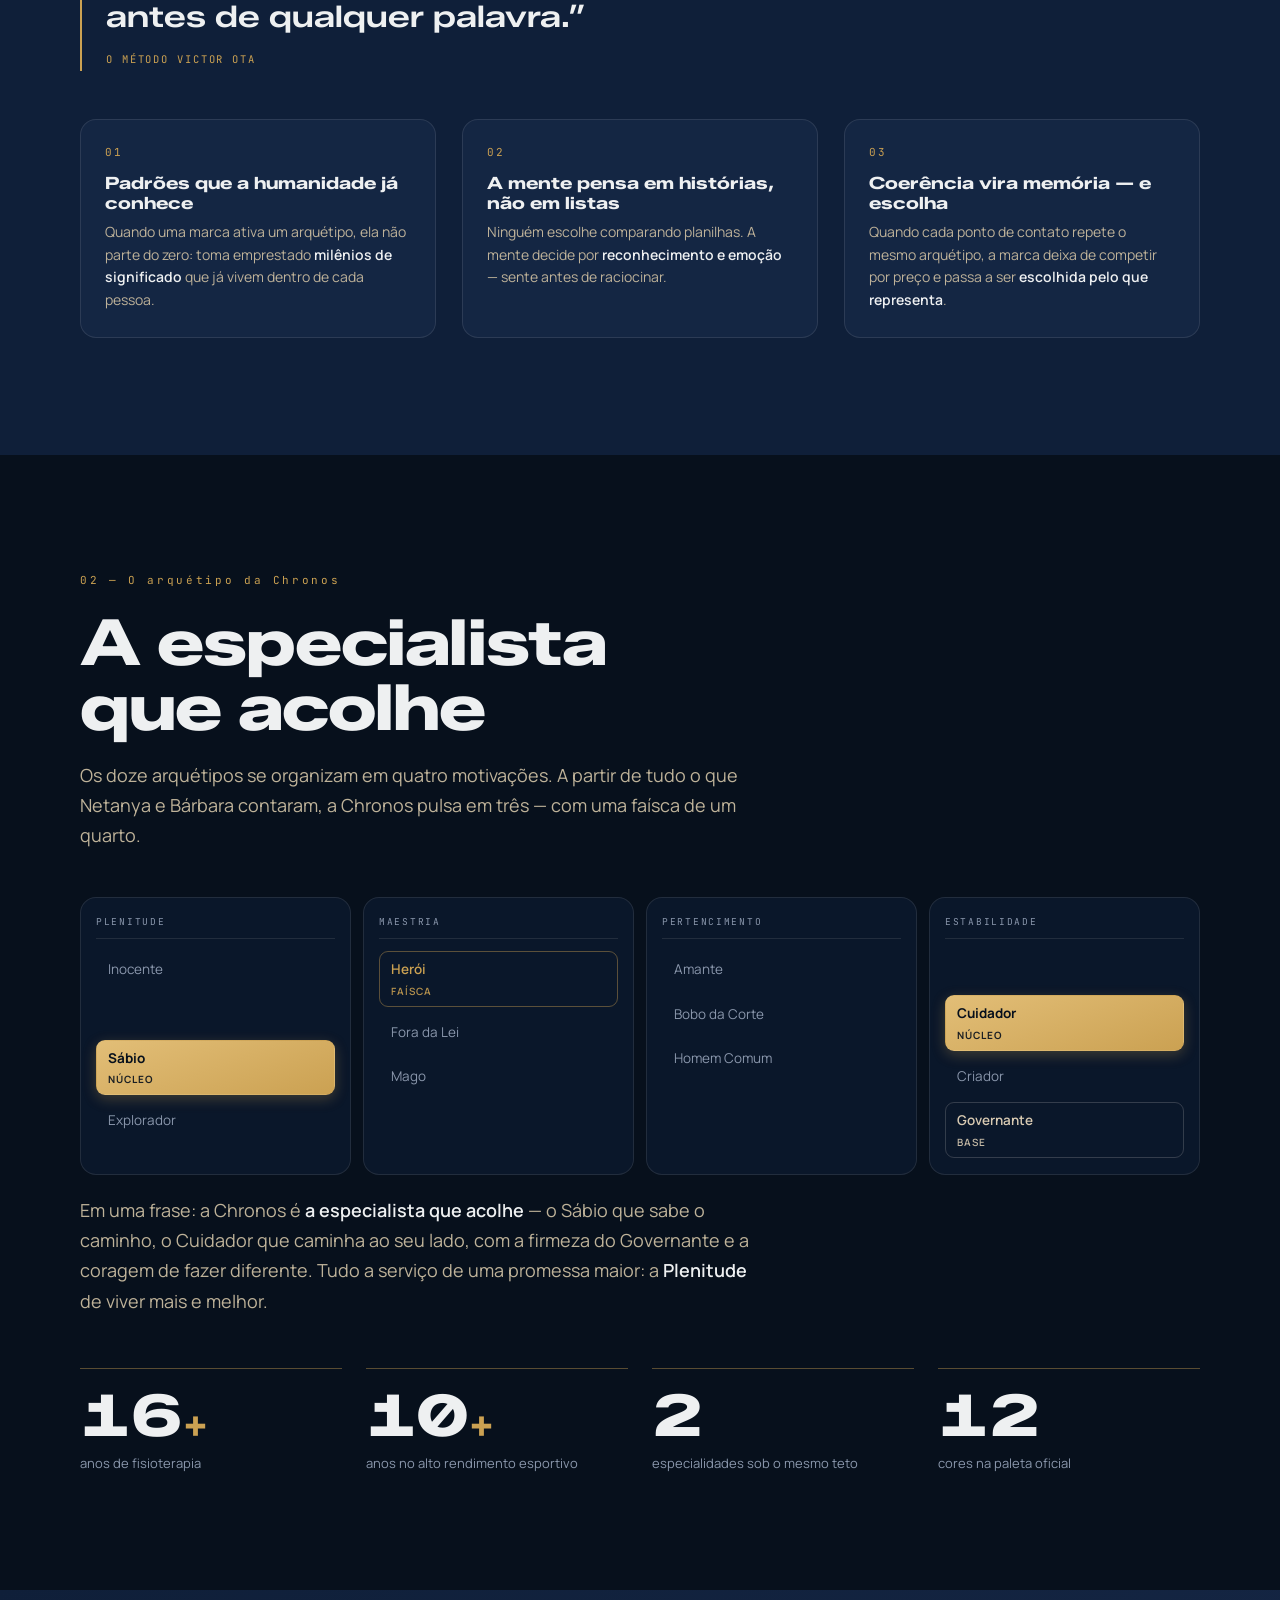
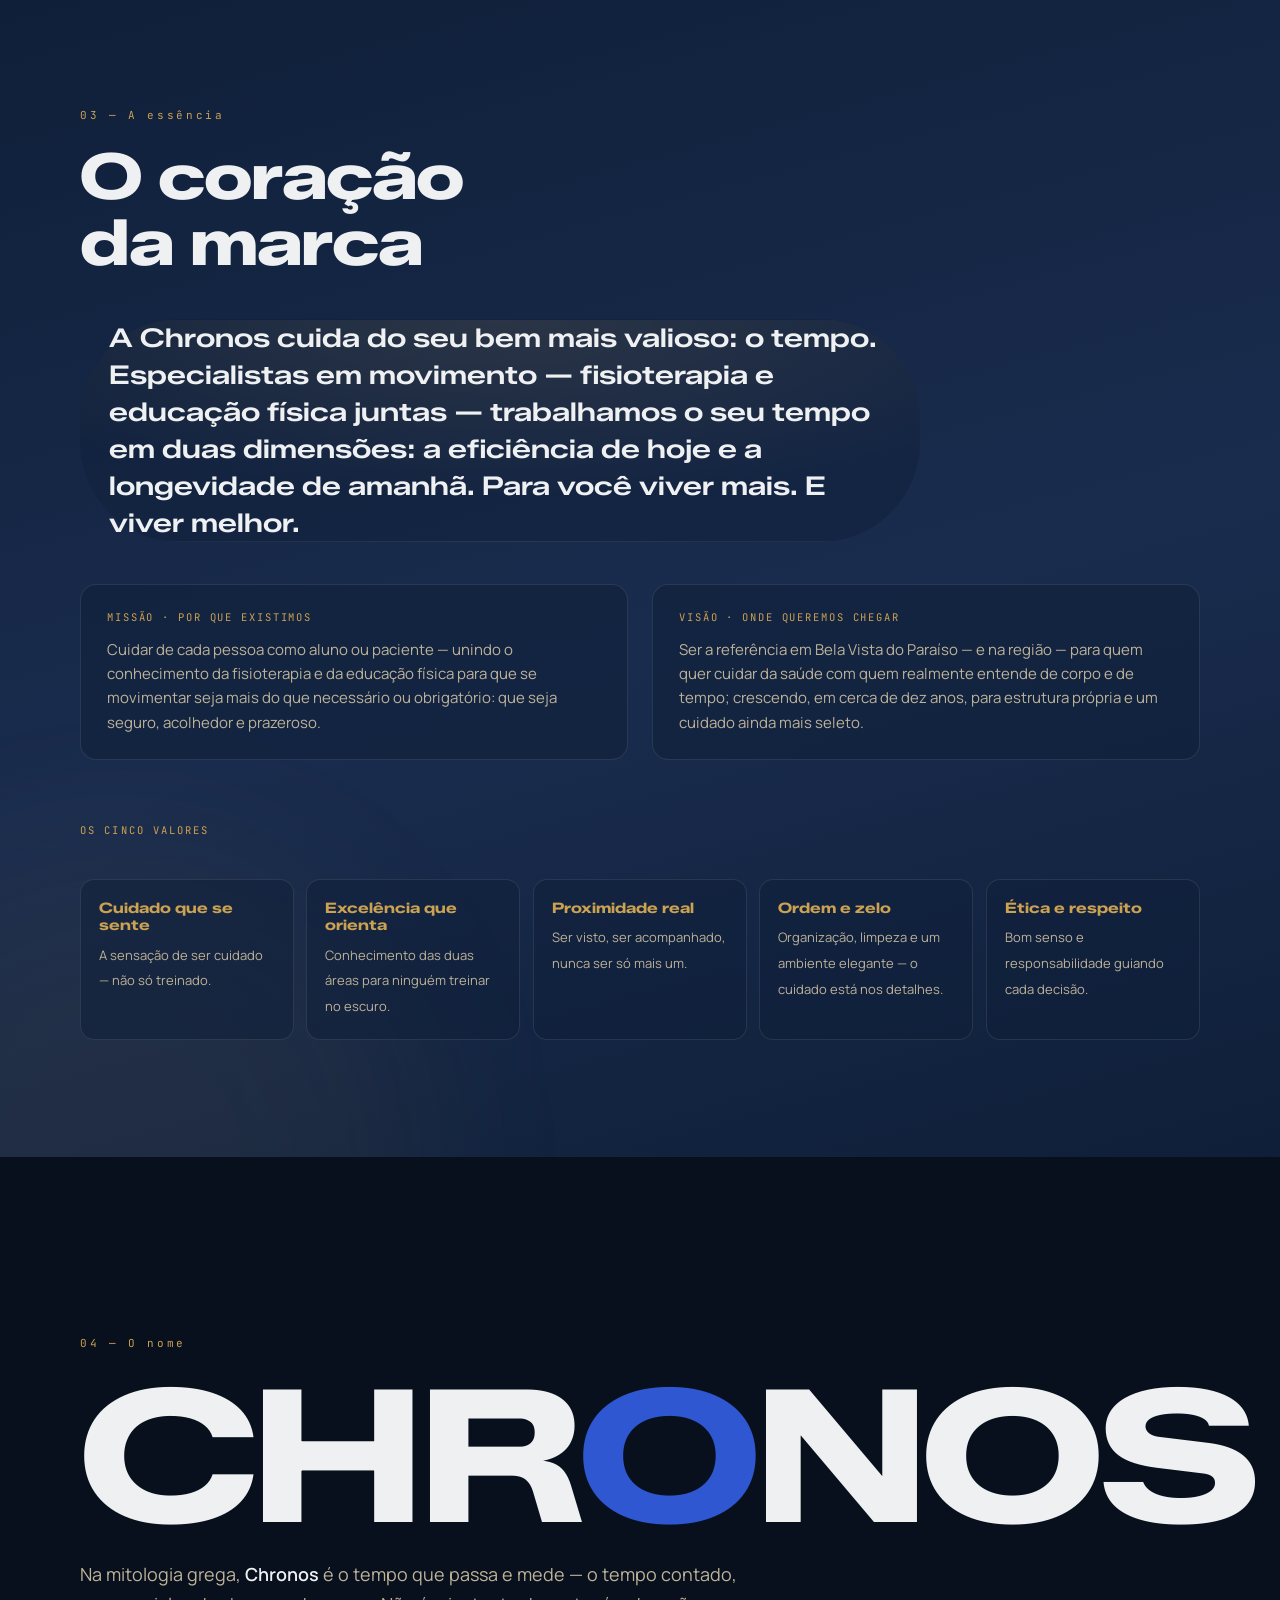
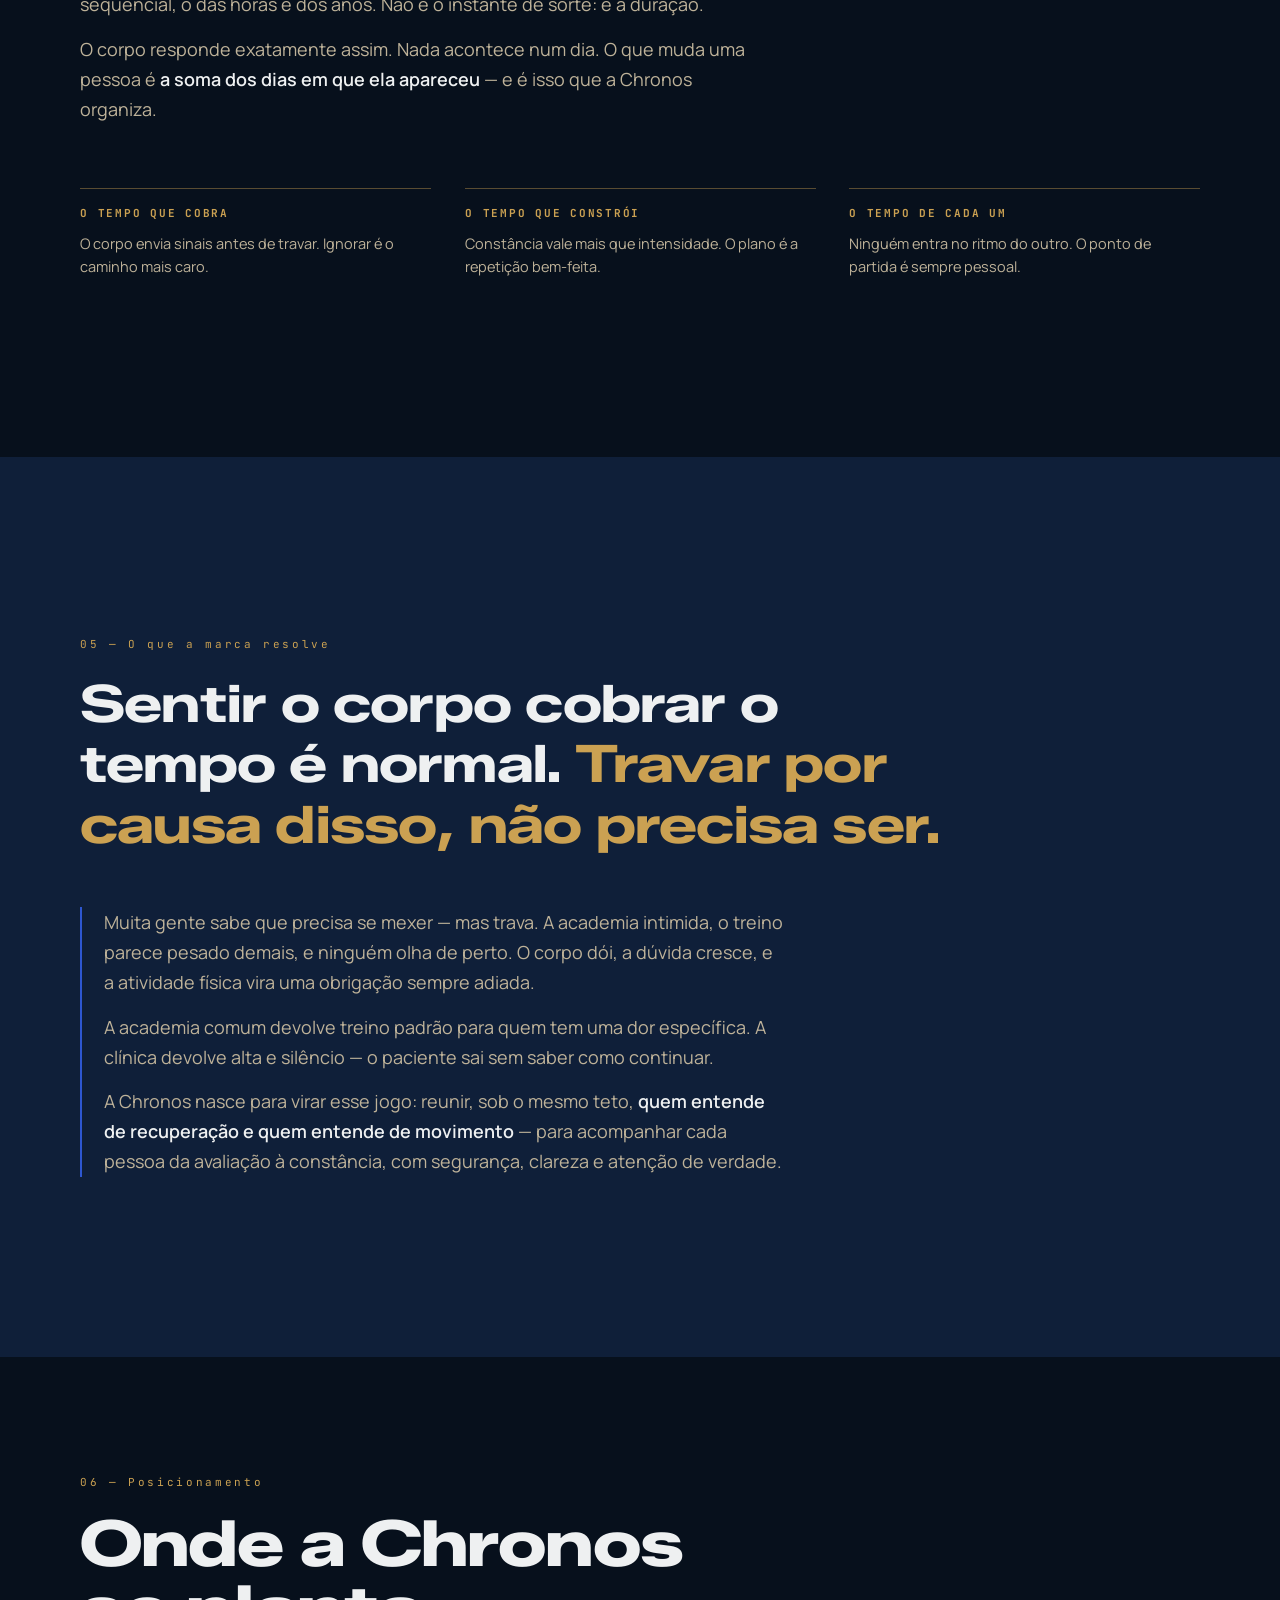
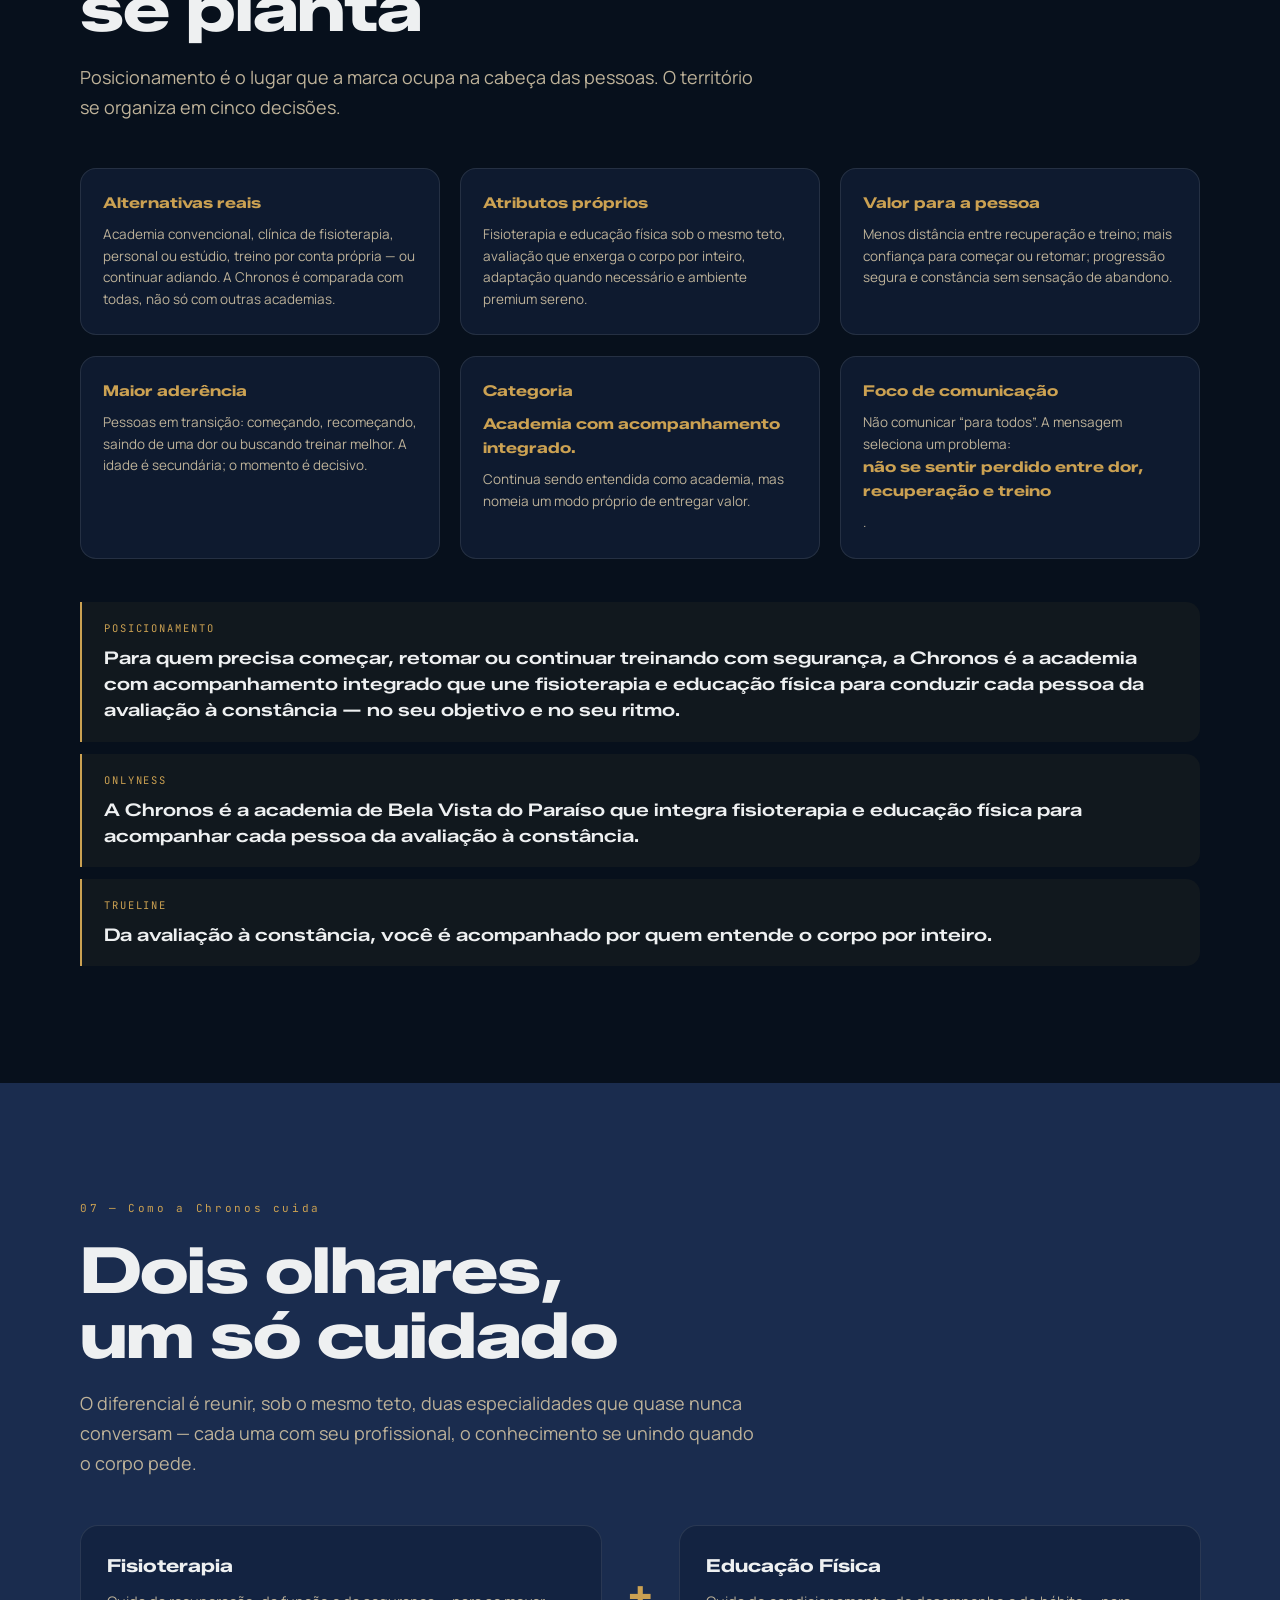
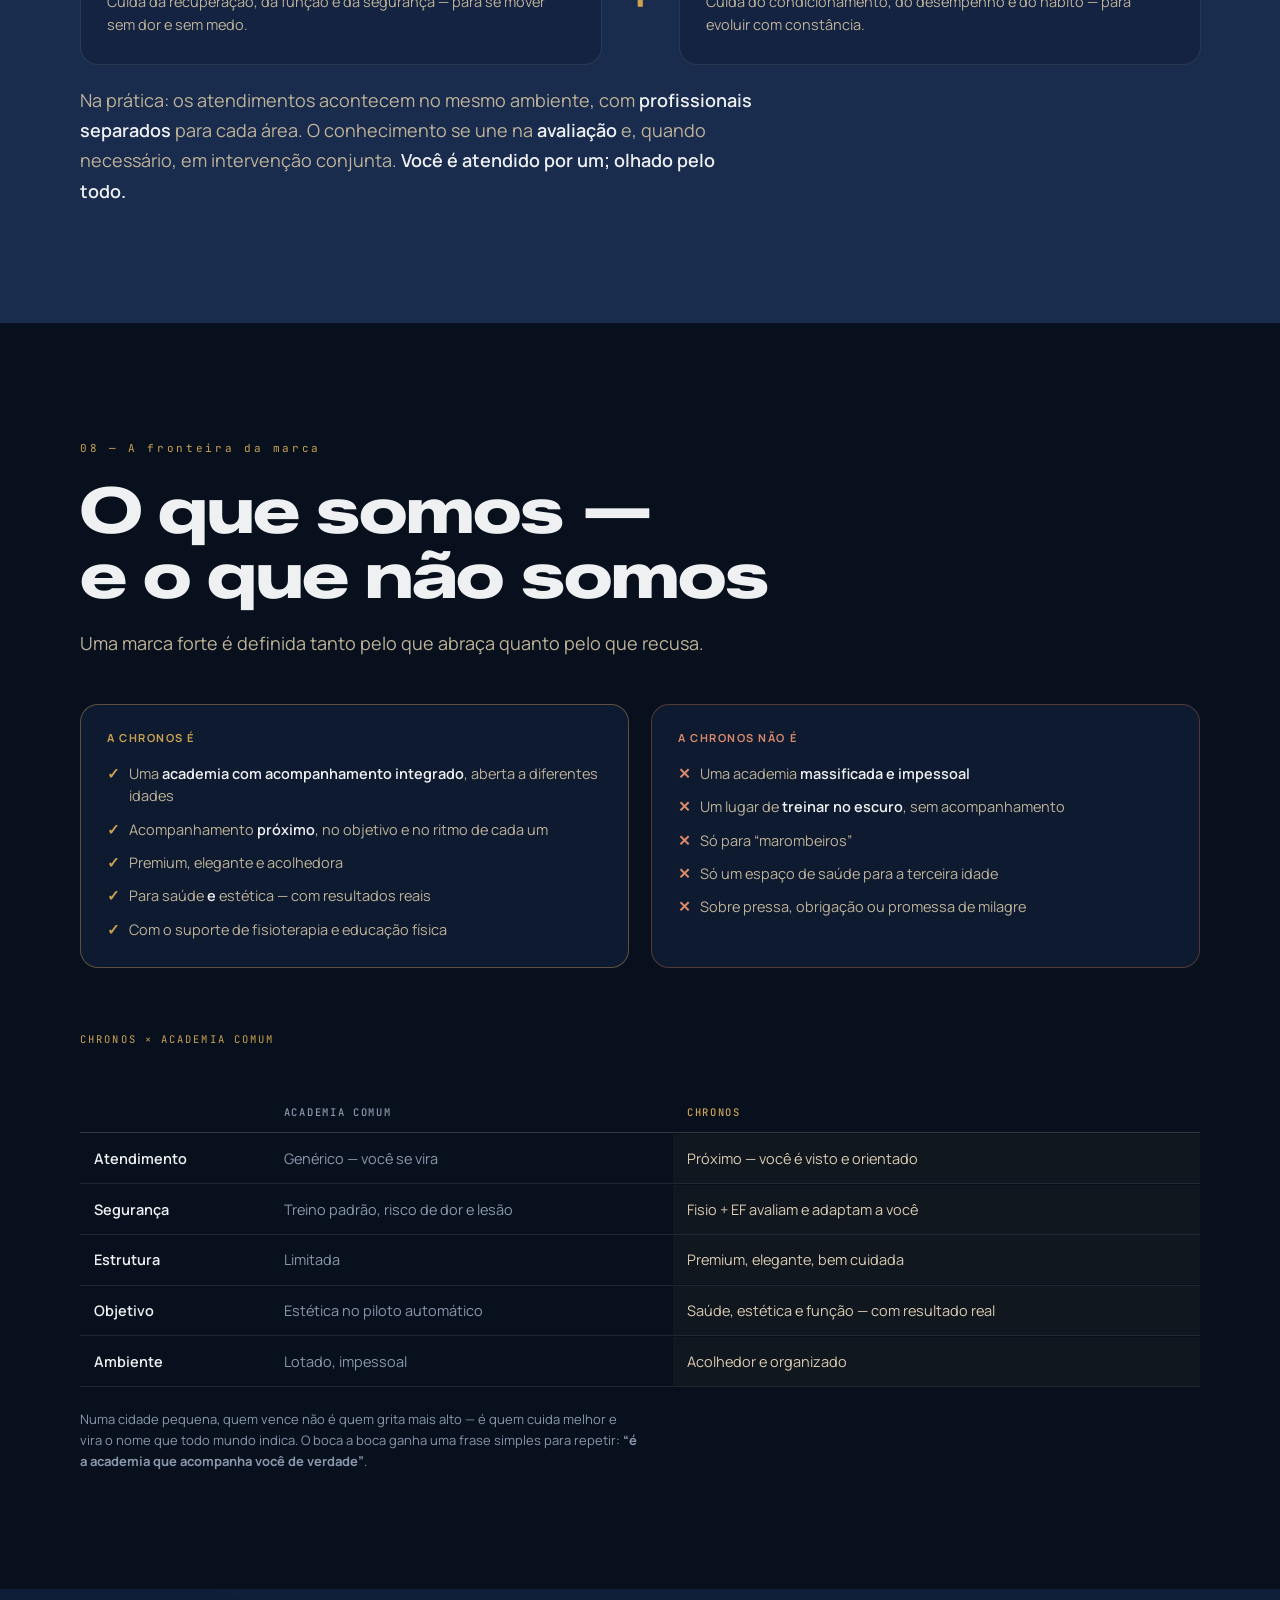
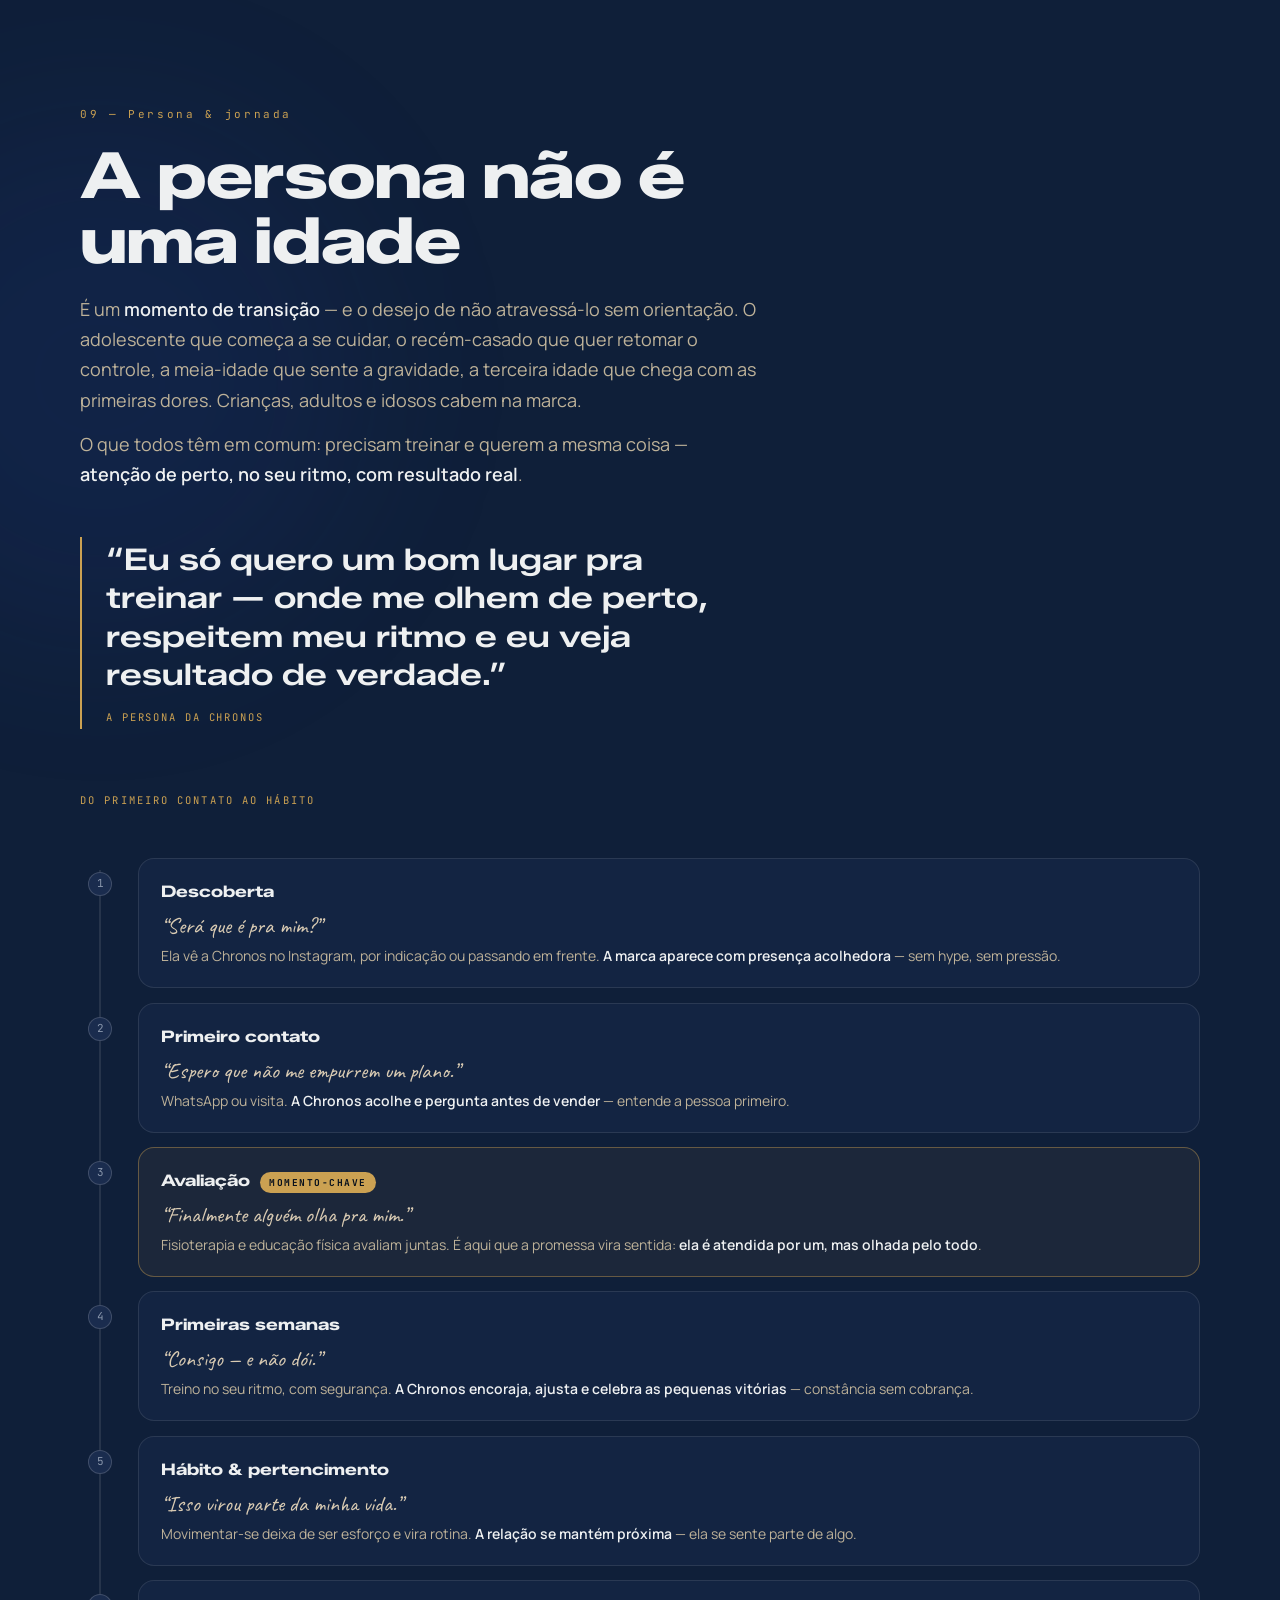
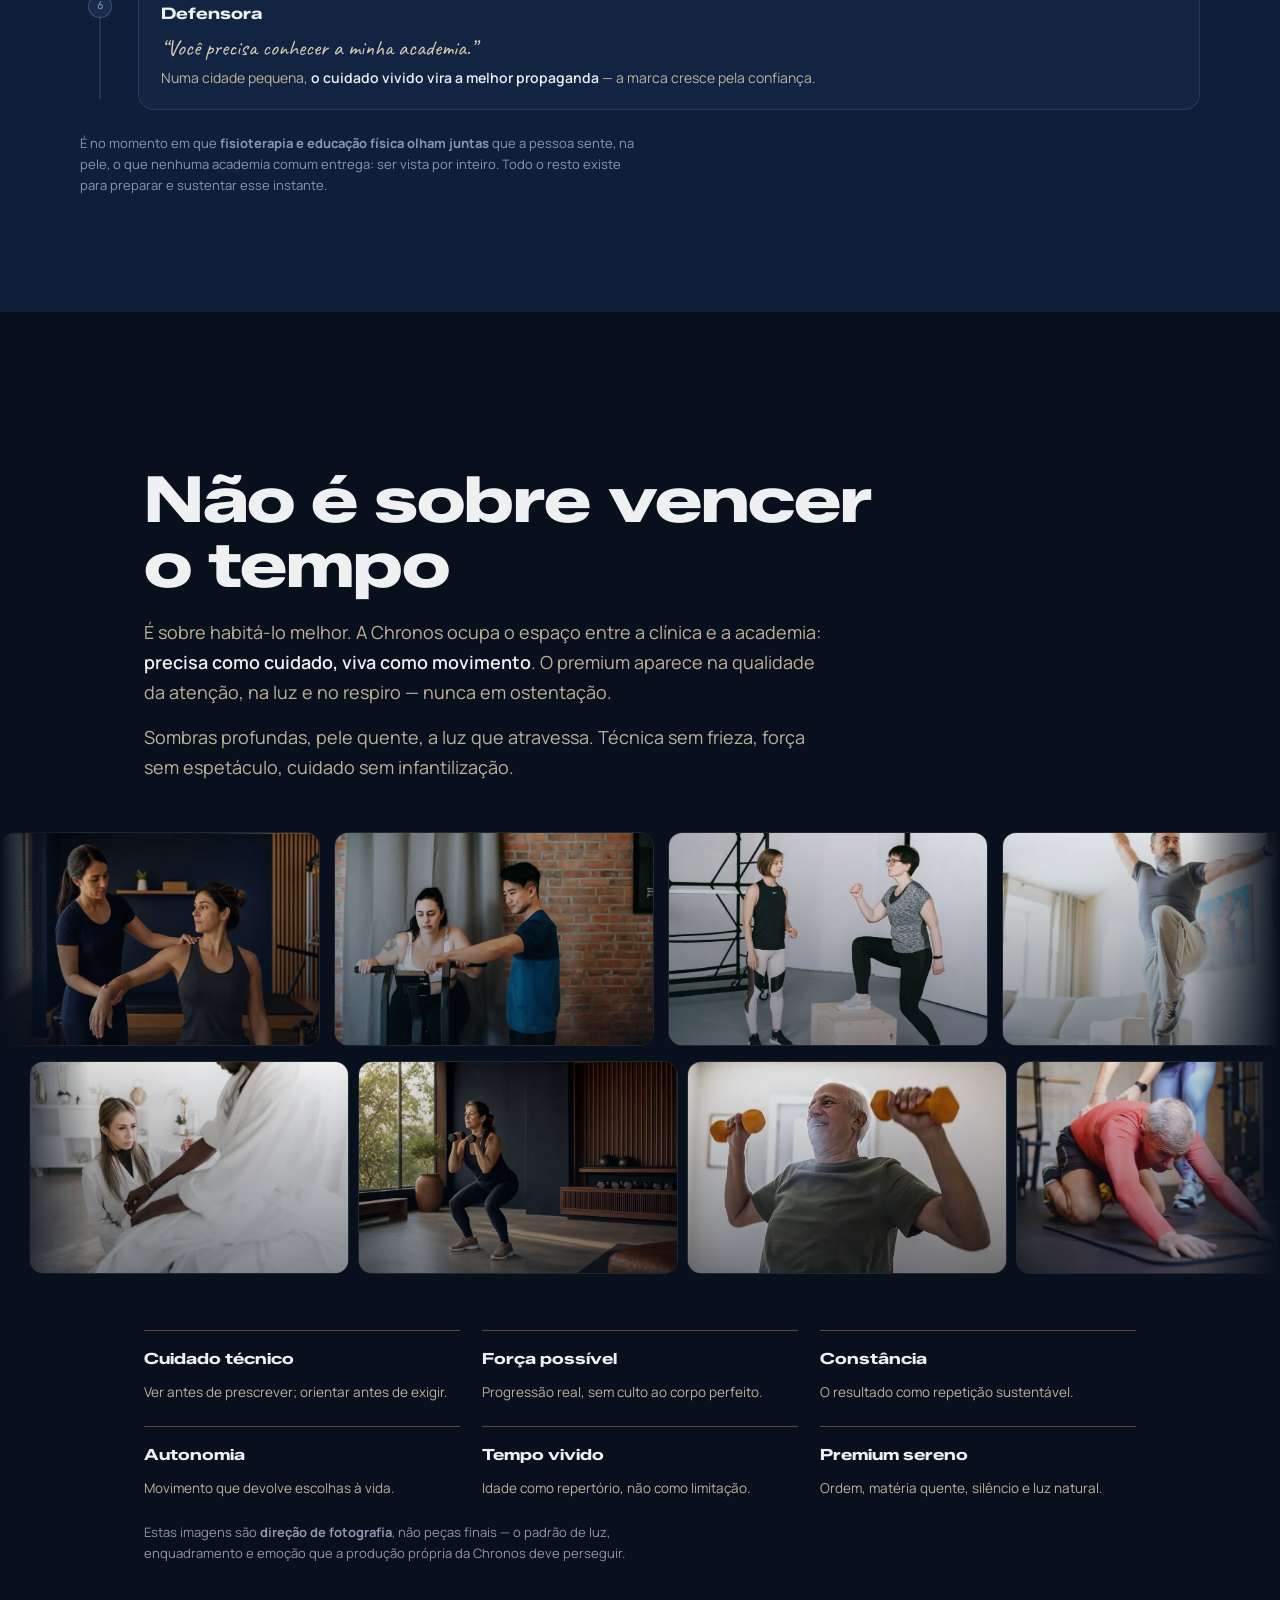
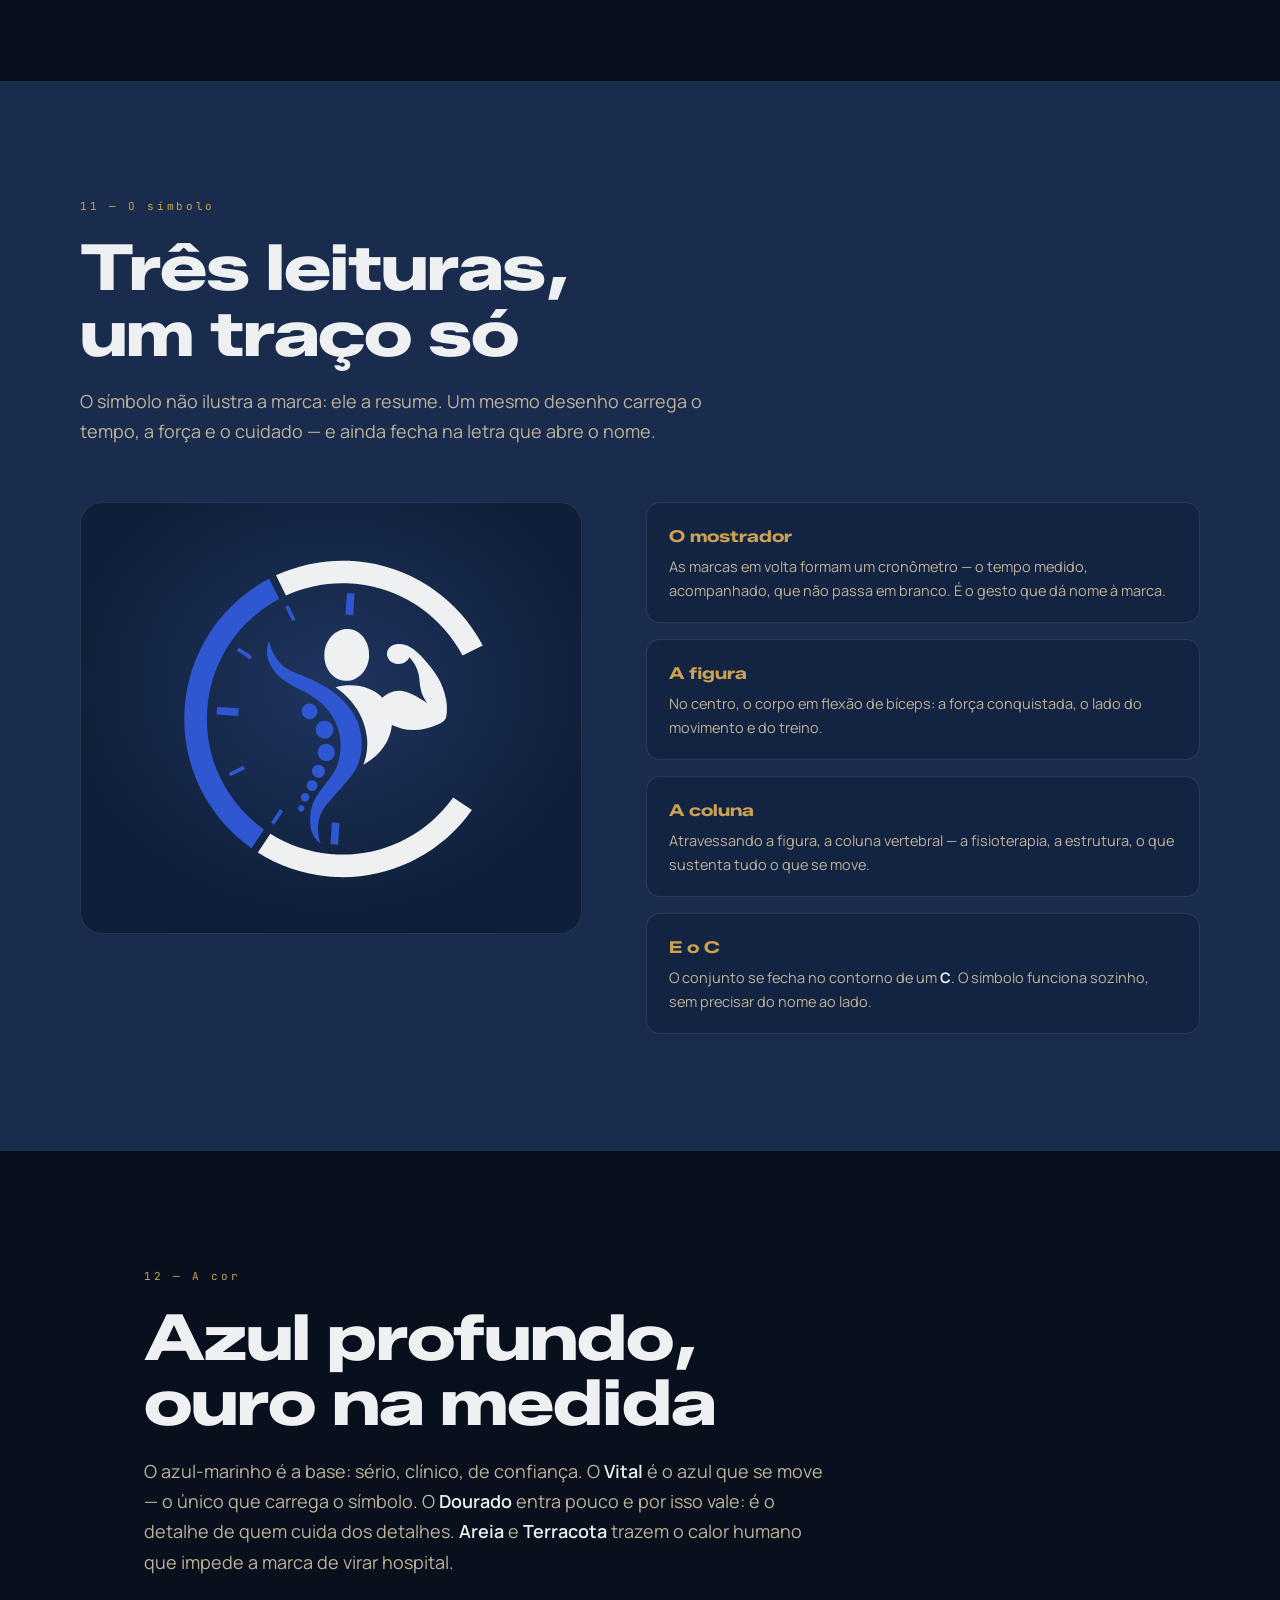
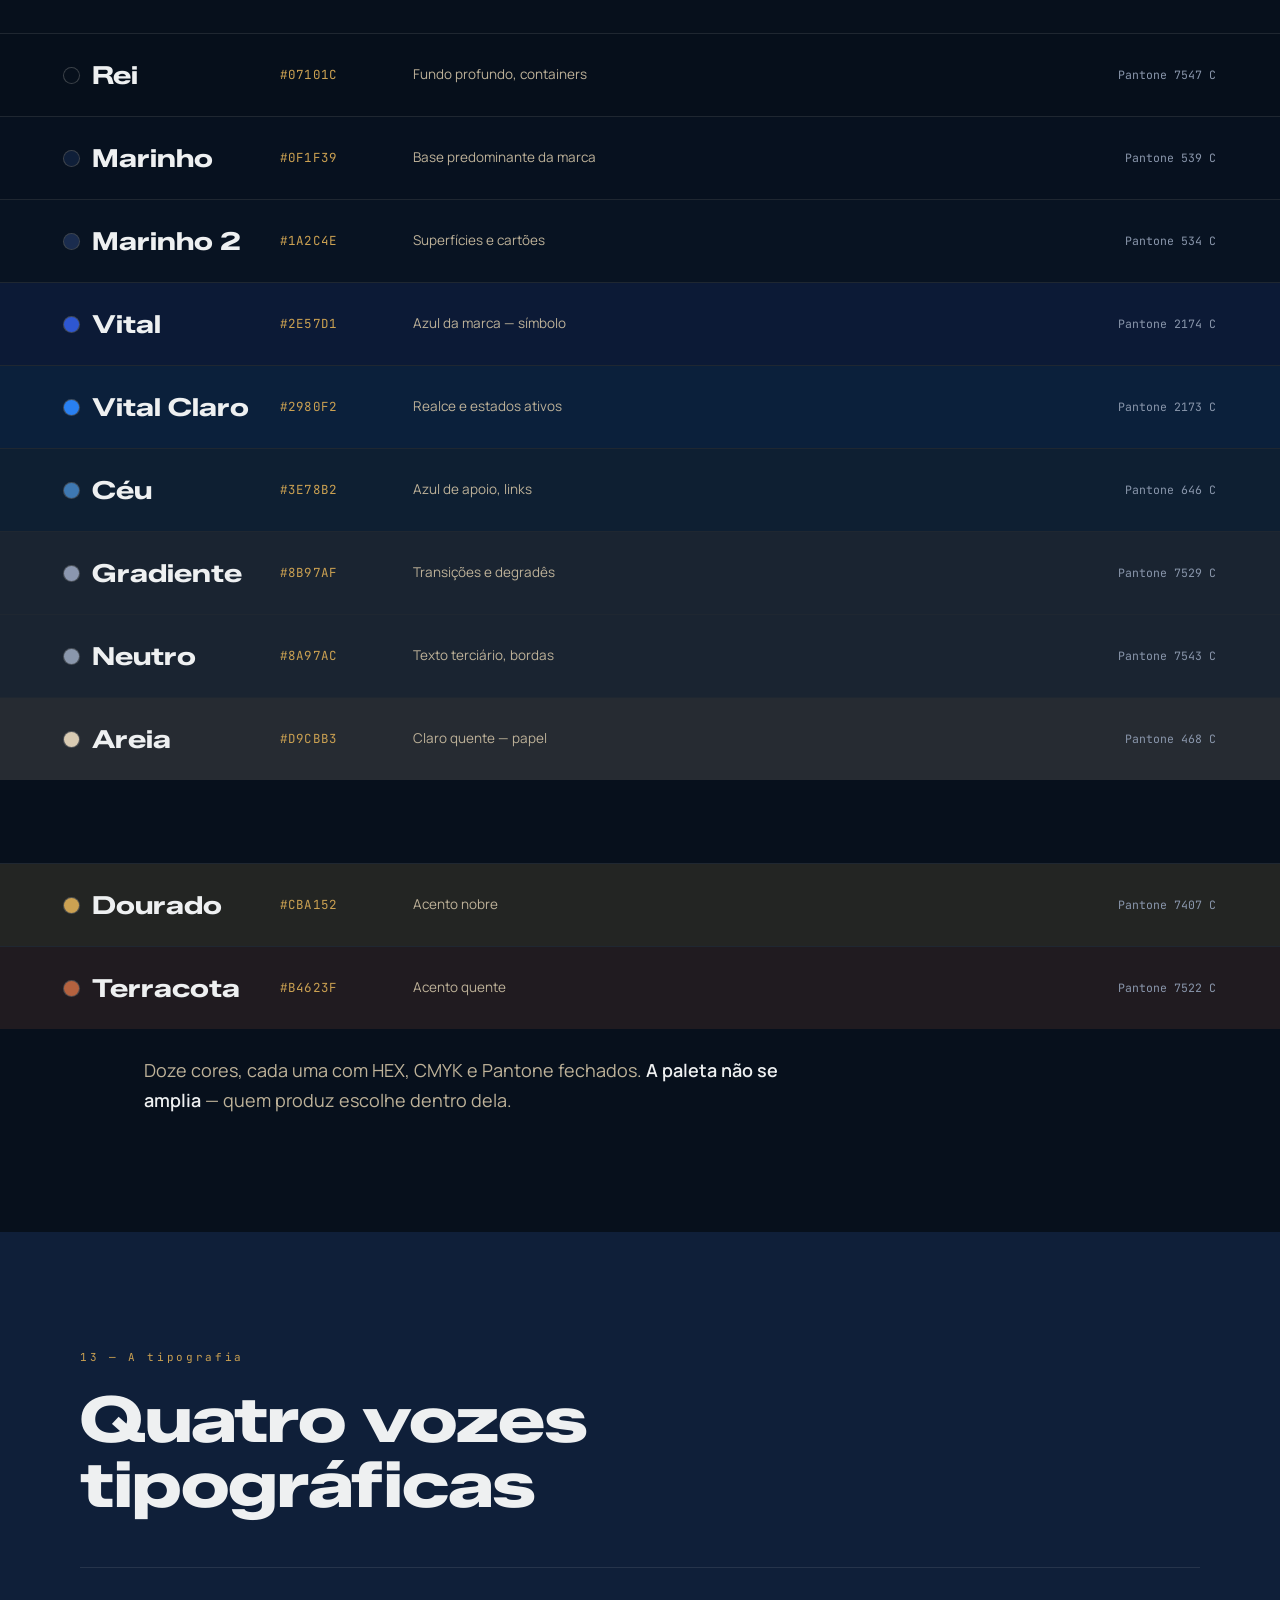
==== commit 30f8e37a: "Chronos: duas portas — apresentacao (index) e manual + pacote Consolida o entregavel do cliente em d" ====
--- a/chronos/index.html
+++ b/chronos/index.html
@@ -3,133 +3,1268 @@
 <head>
 <meta charset="UTF-8">
 <meta name="viewport" content="width=device-width, initial-scale=1.0">
-<title>Chronos · Documento de Marca</title>
+<title>Chronos · A marca</title>
+<meta name="description" content="A marca Chronos — fisioterapia e educação física em Bela Vista do Paraíso. Arquétipo, essência, posicionamento, persona, território visual, símbolo, cor, tipografia e voz.">
+<meta name="theme-color" content="#07101C">
+<script>document.documentElement.className+=' js';</script>
+<link rel="icon" href="data:image/svg+xml,%3Csvg%20xmlns='http://www.w3.org/2000/svg'%20viewBox='0%200%2032%2032'%3E%3Crect%20width='32'%20height='32'%20rx='7'%20fill='%230F1F39'/%3E%3Ctext%20x='16'%20y='23'%20font-size='21'%20font-weight='700'%20font-family='sans-serif'%20fill='%232E57D1'%20text-anchor='middle'%3EC%3C/text%3E%3C/svg%3E">
+<meta property="og:type" content="website">
+<meta property="og:site_name" content="Chronos · Documento de Marca">
+<meta property="og:title" content="Chronos · A marca">
+<meta property="og:description" content="A estratégia e a identidade da Chronos, de ponta a ponta.">
+<meta property="og:locale" content="pt_BR">
 <link rel="preconnect" href="https://fonts.googleapis.com">
-<link href="https://fonts.googleapis.com/css2?family=Red+Hat+Display:wght@300;400;500;600;700&family=Syne:wght@600;700;800&display=swap" rel="stylesheet">
+<link rel="preconnect" href="https://fonts.gstatic.com" crossorigin>
+<link href="https://fonts.googleapis.com/css2?family=Manrope:wght@300;400;500;600;700;800&family=Zalando+Sans+Expanded:wght@400;600;700;800&family=Caveat:wght@500;600;700&family=JetBrains+Mono:wght@400;500&display=swap" rel="stylesheet">
 <style>
 :root{
-  --bg:#0F0F10; --surface:#1C1C1D; --overlay:#2C2C2C;
-  --gold:#C3A262; --gold-soft:#DAC5A5;
-  --ink:#F7F4E8; --ink-2:#DAC5A5; --ink-3:#8C877D;
-  --line:rgba(247,244,232,.10); --line-gold:rgba(195,162,98,.38);
-  --display:'Syne',sans-serif; --body:'Red Hat Display',sans-serif;
+  --rei:#07101C; --marinho:#0F1F39; --marinho-2:#1A2C4E; --marinho-3:#243A63;
+  --vital:#2E57D1; --vital-claro:#2980F2; --ceu:#3E78B2;
+  --dourado:#CBA152; --dourado-deep:#B0863F; --terracota:#B4623F;
+  --areia:#D9CBB3; --neve:#EEF0F1; --neutro:#8A97AC;
+  --ink:#D9CBB3; --ink-2:#BEB299; --ink-3:#8A97AC;
+  --line:rgba(244,239,230,.10); --line-2:rgba(244,239,230,.18); --line-gold:rgba(203,161,82,.42);
+  --display:'Zalando Sans Expanded',sans-serif;
+  --body:'Manrope',sans-serif;
+  --script:'Caveat',cursive;
+  --mono:'JetBrains Mono',monospace;
   --ease:cubic-bezier(.22,1,.36,1);
+  --spring:cubic-bezier(.34,1.56,.64,1);
+  --pad:clamp(20px,5vw,64px);
+  --hdr:74px;
 }
-*{box-sizing:border-box;margin:0;padding:0;}
-html{scroll-behavior:smooth;}
-body{font-family:var(--body); font-weight:300; color:var(--ink); background:var(--bg); line-height:1.6; -webkit-font-smoothing:antialiased;
-  background-image:radial-gradient(1100px 620px at 80% -10%, rgba(195,162,98,.10), transparent 60%), radial-gradient(800px 480px at -10% 15%, rgba(218,197,165,.05), transparent 55%);
-  min-height:100vh;}
-.wrap{max-width:760px; margin:0 auto; padding:0 26px;}
-.topbar{border-bottom:1px solid var(--line);}
-.topbar .inner{max-width:760px; margin:0 auto; padding:16px 26px; display:flex; align-items:center; justify-content:space-between; gap:14px;}
-.otalogo svg{height:22px; width:auto; display:block;}
-.topbar .doc{font-size:11px; letter-spacing:.16em; text-transform:uppercase; color:var(--ink-3); text-align:right;}
-.topbar .doc b{color:var(--gold); font-weight:600;}
-
-.hero{padding:66px 0 30px; text-align:center;}
-.eyebrow{display:inline-flex; align-items:center; gap:9px; font-size:12px; letter-spacing:.22em; text-transform:uppercase; color:var(--gold); border:1px solid var(--line-gold); border-radius:100px; padding:6px 16px; margin-bottom:26px;}
-.eyebrow .dot{width:6px;height:6px;border-radius:50%;background:var(--gold);}
-.hero h1{font-family:var(--display); font-weight:800; font-size:clamp(48px,11vw,96px); letter-spacing:-.02em; line-height:.98;}
-.hero .tag{margin-top:16px; font-size:clamp(15px,2.2vw,18px); color:var(--ink-2); max-width:44ch; margin-left:auto; margin-right:auto;}
-.meta{margin-top:24px; display:flex; flex-wrap:wrap; gap:8px; justify-content:center;}
-.chip{font-size:12px; color:var(--ink-2); background:rgba(35,35,36,.6); border:1px solid var(--line); border-radius:100px; padding:6px 13px;}
-.chip b{color:var(--ink); font-weight:500;}
-
-.intro{padding:30px 0; border-top:1px solid var(--line); margin-top:20px;}
-.intro p{color:var(--ink-2); font-size:15.5px; max-width:62ch; margin:0 auto; text-align:center;}
-.intro p b{color:var(--ink); font-weight:500;}
-
-.phases{padding:14px 0 8px; display:grid; gap:11px;}
-.ph{display:grid; grid-template-columns:auto 1fr auto; gap:18px; align-items:center; border:1px solid var(--line); border-radius:14px; padding:18px 22px; background:rgba(28,28,29,.4); transition:.18s var(--ease); text-decoration:none; color:inherit;}
-.ph.live{border-color:var(--line-gold); background:rgba(195,162,98,.07);}
-.ph.live:hover{background:rgba(195,162,98,.13); transform:translateY(-1px);}
-.ph .no{font-family:var(--display); font-weight:800; font-size:15px; color:var(--gold); min-width:56px; letter-spacing:.03em;}
-.ph .body .t{display:block; font-family:var(--display); font-weight:700; font-size:16px; color:var(--ink);}
-.ph .body .d{display:block; font-size:13px; color:var(--ink-3); margin-top:3px;}
-.ph .end{display:flex; align-items:center; gap:8px; white-space:nowrap;}
-.ph.soon .body .t{color:var(--ink-2);}
-.ph .st{font-size:10px; letter-spacing:.12em; text-transform:uppercase; padding:5px 11px; border-radius:100px; white-space:nowrap;}
-.ph.live .st{color:var(--bg); background:var(--gold); font-weight:700;}
-.ph.soon .st{color:var(--ink-3); border:1px solid var(--line);}
-.ph .arrow{color:var(--gold); font-size:18px; margin-left:2px;}
-
-.feat{display:block;margin-top:26px;text-decoration:none;color:inherit;border:1px solid var(--line-gold);
-  border-radius:18px;padding:clamp(24px,4vw,34px) clamp(22px,4vw,36px);text-align:center;
-  background:radial-gradient(120% 140% at 50% 0%,rgba(195,162,98,.16) 0%,rgba(28,28,29,.45) 62%);
-  transition:.2s var(--ease);}
-.feat:hover{border-color:var(--gold);transform:translateY(-1px);}
-.feat .k{font-size:11px;letter-spacing:.24em;text-transform:uppercase;color:var(--gold);}
-.feat h2{font-family:var(--display);font-weight:800;font-size:clamp(24px,4.6vw,36px);line-height:1.06;
-  letter-spacing:-.02em;margin-top:12px;}
-.feat p{font-size:14.5px;color:var(--ink-2);max-width:52ch;margin:12px auto 0;}
-.feat .go{display:inline-flex;align-items:center;gap:8px;min-height:44px;margin-top:18px;padding:0 22px;
-  border-radius:100px;background:var(--gold);color:var(--bg);font-weight:700;font-size:13.5px;}
-.note{margin-top:26px; border:1px dashed var(--line-gold); border-radius:14px; padding:20px 24px; text-align:center;}
-.note p{font-size:14px; color:var(--ink-2); max-width:56ch; margin:0 auto;}
-.note p b{color:var(--ink);}
-.note a{color:var(--gold);text-underline-offset:3px;}
-
-footer{padding:34px 0 54px; text-align:center; font-size:12px; color:var(--ink-3); border-top:1px solid var(--line); margin-top:34px;}
-footer .o{color:var(--gold);}
-@media (max-width:520px){ .ph{grid-template-columns:auto 1fr; } .ph .arrow{display:none;} }
+*{margin:0;padding:0;box-sizing:border-box;}
+html{scroll-behavior:smooth;scroll-padding-top:calc(var(--hdr) + 16px);}
+body{background:var(--rei);color:var(--ink);font-family:var(--body);font-size:16px;line-height:1.6;
+  -webkit-font-smoothing:antialiased;overflow-x:hidden;}
+img,svg{display:block;max-width:100%;}
+a{color:inherit;}
+::selection{background:var(--dourado);color:var(--rei);}
+:focus-visible{outline:2px solid var(--dourado);outline-offset:4px;}
+
+/* ——— barra de progresso ——— */
+.prog{position:fixed;top:0;left:0;height:2px;width:100%;transform:scaleX(0);transform-origin:0 50%;
+  background:linear-gradient(90deg,var(--vital),var(--dourado));z-index:80;will-change:transform;}
+
+/* ——— header liquid glass, fixo ——— */
+.glass{position:fixed;top:10px;left:50%;transform:translateX(-50%);z-index:70;
+  width:min(calc(100% - 24px),1180px);display:flex;align-items:center;justify-content:space-between;gap:14px;
+  padding:9px 10px 9px 20px;border-radius:100px;
+  background:linear-gradient(150deg,rgba(255,255,255,.10) 0%,rgba(255,255,255,.035) 46%,rgba(255,255,255,.075) 100%);
+  border:1px solid rgba(255,255,255,.16);
+  box-shadow:0 10px 34px rgba(0,0,0,.44), inset 0 1px 0 rgba(255,255,255,.24), inset 0 -1px 0 rgba(255,255,255,.06);
+  backdrop-filter:blur(22px) saturate(190%);-webkit-backdrop-filter:blur(22px) saturate(190%);
+  transition:padding .3s var(--ease),box-shadow .3s var(--ease),background .3s var(--ease);}
+.glass::after{content:"";position:absolute;inset:0;border-radius:inherit;pointer-events:none;
+  background:linear-gradient(105deg,transparent 32%,rgba(255,255,255,.13) 47%,transparent 60%);
+  opacity:0;transition:opacity .5s var(--ease);}
+.glass:hover::after{opacity:1;}
+.glass.deep{box-shadow:0 14px 44px rgba(0,0,0,.6), inset 0 1px 0 rgba(255,255,255,.26);
+  background:linear-gradient(150deg,rgba(12,24,42,.72) 0%,rgba(12,24,42,.52) 100%);}
+.glass .brand{display:inline-flex;align-items:center;gap:14px;min-height:44px;text-decoration:none;flex:none;}
+.glass .ota-lockup-h{width:clamp(112px,14vw,164px);height:auto;}
+.glass .now{font-family:var(--mono);font-size:10.5px;letter-spacing:.16em;text-transform:uppercase;
+  color:var(--ink-3);white-space:nowrap;overflow:hidden;text-overflow:ellipsis;flex:1;text-align:center;
+  transition:color .3s var(--ease);}
+.glass .now b{color:var(--dourado);font-weight:500;}
+.glass .dlcta{flex:none;display:inline-flex;align-items:center;gap:9px;min-height:44px;padding:0 20px;
+  border-radius:100px;text-decoration:none;font-weight:700;font-size:13.5px;letter-spacing:.005em;
+  color:var(--rei);background:linear-gradient(160deg,#E2BE77 0%,var(--dourado) 48%,#B58C3F 100%);
+  box-shadow:0 4px 16px rgba(203,161,82,.34), inset 0 1px 0 rgba(255,255,255,.5);
+  transition:transform .22s var(--spring),box-shadow .22s var(--ease);}
+.glass .dlcta:hover{transform:translateY(-1px) scale(1.025);box-shadow:0 8px 24px rgba(203,161,82,.46), inset 0 1px 0 rgba(255,255,255,.6);}
+.glass .dlcta .ic{font-size:14px;line-height:1;}
+.glass .dlcta .full{display:inline;}
+@media(max-width:880px){.glass .now{display:none;}}
+@media(max-width:520px){
+  .glass{padding:8px 8px 8px 14px;}
+  .glass .dlcta{padding:0 16px;font-size:12.5px;}
+  .glass .dlcta .full{display:none;}
+}
+
+/* ——— estrutura ——— */
+.mo{position:relative;padding:clamp(92px,13vh,148px) var(--pad);overflow:hidden;}
+.mo.full{min-height:100svh;display:flex;flex-direction:column;justify-content:center;}
+.wrap{width:100%;max-width:1120px;margin:0 auto;position:relative;z-index:2;}
+.wrap.narrow{max-width:900px;}
+.num{font-family:var(--mono);font-size:11px;letter-spacing:.24em;color:var(--dourado);margin-bottom:20px;}
+h2{font-family:var(--display);font-weight:800;line-height:1.02;letter-spacing:-.015em;
+  font-size:clamp(30px,6vw,64px);color:var(--neve);}
+h3{font-family:var(--display);font-weight:700;font-size:clamp(18px,2.5vw,25px);color:var(--neve);}
+.p{font-size:clamp(15.5px,1.6vw,18px);color:var(--ink-2);max-width:62ch;line-height:1.68;margin-top:20px;}
+.p b{color:var(--neve);font-weight:600;}
+.p.mid{margin-inline:auto;text-align:center;}
+.p+.p{margin-top:14px;}
+.sub{font-family:var(--mono);font-size:10.5px;letter-spacing:.2em;text-transform:uppercase;color:var(--dourado);
+  margin:clamp(40px,6vw,62px) 0 14px;}
+
+/* ——— motion ——— */
+.js .rv{opacity:0;transform:translateY(30px);
+  transition:opacity .85s var(--ease),transform .85s var(--ease);
+  transition-delay:calc(var(--i,0) * 70ms);will-change:opacity,transform;}
+.js .rv.l{transform:translateX(-38px);} .js .rv.r{transform:translateX(38px);}
+.js .rv.s{transform:scale(.9);} .js .rv.b{filter:blur(9px);transition:opacity .85s var(--ease),transform .85s var(--ease),filter .85s var(--ease);}
+.js .rv.in{opacity:1;transform:none;filter:none;}
+.js .w span{display:inline-block;opacity:0;transform:translateY(.5em) rotate(2deg);
+  transition:opacity .6s var(--ease),transform .7s var(--spring);}
+.js .w.in span{opacity:1;transform:none;}
+.par{will-change:transform;}
+.glow{position:absolute;border-radius:50%;filter:blur(90px);pointer-events:none;z-index:0;opacity:.5;}
+
+/* ——— 00 abertura ——— */
+.hero{position:relative;min-height:100svh;display:grid;place-items:center;text-align:center;
+  padding:calc(var(--pad) + 54px) var(--pad) calc(var(--pad) + 84px);
+  background:radial-gradient(125% 92% at 50% 6%,#16294B 0%,#0B1729 44%,#07101C 100%);}
+.halo{position:relative;display:grid;place-items:center;}
+.ring{position:absolute;top:50%;left:50%;transform:translate(-50%,-50%);
+  width:min(86vmin,780px);aspect-ratio:1;pointer-events:none;z-index:0;}
+.ring circle{fill:none;stroke:var(--dourado);stroke-width:.26;opacity:.32;
+  stroke-dasharray:302;stroke-dashoffset:302;animation:draw 2.8s var(--ease) .3s forwards;}
+.ring circle.i2{stroke:var(--vital);opacity:.22;animation-duration:3.6s;animation-delay:.5s;}
+@keyframes draw{to{stroke-dashoffset:0;}}
+.hero .halo>*:not(.ring){position:relative;z-index:1;}
+.hero .cv{width:clamp(200px,30vw,336px);height:auto;animation:up 1.4s var(--ease) both;}
+@keyframes up{from{opacity:0;transform:translateY(26px) scale(.96);}to{opacity:1;transform:none;}}
+.hero .tl{margin-top:clamp(32px,6vh,58px);font-family:var(--display);font-weight:600;
+  font-size:clamp(17px,2.4vw,26px);line-height:1.4;color:var(--areia);max-width:27ch;margin-inline:auto;
+  animation:up 1.4s var(--ease) .55s both;}
+.hero .loc{margin-top:18px;font-size:11px;letter-spacing:.26em;text-transform:uppercase;color:var(--ink-3);
+  animation:up 1.4s var(--ease) .8s both;}
+.scr{position:absolute;bottom:26px;left:50%;transform:translateX(-50%);font-size:10px;letter-spacing:.22em;
+  text-transform:uppercase;color:var(--ink-3);display:flex;flex-direction:column;align-items:center;gap:9px;
+  animation:up 1s var(--ease) 1.6s both;}
+.scr i{display:block;width:1px;height:40px;background:linear-gradient(var(--dourado),transparent);
+  animation:pulse 2.4s var(--ease) infinite;transform-origin:50% 0;}
+@keyframes pulse{0%,100%{transform:scaleY(.35);opacity:.4;}50%{transform:scaleY(1);opacity:1;}}
+
+/* ——— arquétipos ——— */
+.arq{background:var(--marinho);}
+.quotebox{border-left:2px solid var(--dourado);padding:4px 0 4px 24px;margin:clamp(30px,5vw,48px) 0;}
+.quotebox p{font-family:var(--display);font-weight:600;font-size:clamp(18px,2.9vw,30px);line-height:1.28;color:var(--neve);max-width:24ch;}
+.quotebox .by{margin-top:14px;font-family:var(--mono);font-size:10.5px;letter-spacing:.18em;text-transform:uppercase;color:var(--dourado);}
+.three{display:grid;grid-template-columns:repeat(3,1fr);gap:clamp(16px,2.6vw,26px);margin-top:clamp(30px,5vw,48px);}
+.tc{border:1px solid var(--line);border-radius:16px;background:rgba(26,44,78,.55);padding:24px 24px 26px;
+  transition:transform .35s var(--ease),border-color .35s var(--ease),background .35s var(--ease);}
+.tc:hover{transform:translateY(-5px);border-color:var(--line-gold);background:rgba(26,44,78,.85);}
+.tc .n2{font-family:var(--mono);font-size:11px;color:var(--dourado);letter-spacing:.16em;}
+.tc h4{font-family:var(--display);font-weight:700;font-size:17px;color:var(--neve);margin:11px 0 8px;line-height:1.2;}
+.tc p{font-size:14px;color:var(--ink-2);line-height:1.6;}
+.tc p b{color:var(--neve);font-weight:600;}
+@media(max-width:820px){.three{grid-template-columns:1fr;}}
+
+.wheel{display:grid;grid-template-columns:repeat(4,1fr);gap:12px;margin-top:clamp(30px,5vw,46px);}
+.qd{border:1px solid var(--line);border-radius:16px;padding:16px 15px;background:rgba(15,31,57,.5);}
+.qd .qh{font-family:var(--mono);font-size:9.5px;letter-spacing:.18em;text-transform:uppercase;color:var(--ink-3);
+  margin-bottom:12px;padding-bottom:9px;border-bottom:1px solid var(--line);}
+.qd ul{list-style:none;display:grid;gap:7px;}
+.qd li{font-size:13.5px;color:var(--ink-3);padding:7px 11px;border-radius:9px;border:1px solid transparent;
+  transition:.25s var(--ease);}
+.qd li.core{color:var(--rei);background:linear-gradient(160deg,#E2BE77,var(--dourado));font-weight:700;
+  box-shadow:0 4px 14px rgba(203,161,82,.28);}
+.qd li.spark{color:var(--dourado);border-color:var(--line-gold);font-weight:600;}
+.qd li.base{color:var(--areia);border-color:var(--line-2);font-weight:600;}
+.qd li small{display:block;font-size:10px;letter-spacing:.1em;text-transform:uppercase;opacity:.9;margin-top:2px;}
+@media(max-width:900px){.wheel{grid-template-columns:1fr 1fr;}}
+@media(max-width:520px){.wheel{grid-template-columns:1fr;}}
+
+/* ——— números ——— */
+.stats{display:grid;grid-template-columns:repeat(4,1fr);gap:clamp(14px,2.4vw,24px);margin-top:clamp(34px,5vw,52px);}
+.st{border-top:1px solid var(--line-gold);padding-top:18px;}
+.st .v{font-family:var(--display);font-weight:800;font-size:clamp(34px,5.4vw,58px);line-height:1;color:var(--neve);
+  font-variant-numeric:tabular-nums;}
+.st .v i{font-style:normal;color:var(--dourado);font-size:.55em;margin-left:2px;}
+.st .l{font-size:13px;color:var(--ink-3);margin-top:9px;line-height:1.45;}
+@media(max-width:760px){.stats{grid-template-columns:1fr 1fr;}}
+
+/* ——— essência / MVV ——— */
+.ess{background:linear-gradient(165deg,#0F1F39 0%,#1A2C4E 55%,#0F1F39 100%);}
+.core{border:1px solid var(--line-gold);border-radius:22px;padding:clamp(28px,5vw,50px);
+  background:radial-gradient(115% 130% at 50% 0%,rgba(203,161,82,.12) 0%,rgba(15,31,57,.45) 62%);
+  margin-top:clamp(28px,4vw,44px);}
+.core p{font-family:var(--display);font-weight:600;font-size:clamp(17px,2.5vw,26px);line-height:1.42;
+  color:var(--neve);max-width:34ch;}
+.duo{display:grid;grid-template-columns:1fr 1fr;gap:clamp(16px,2.6vw,24px);margin-top:clamp(28px,4vw,42px);}
+.dbox{border:1px solid var(--line);border-radius:16px;background:rgba(15,31,57,.55);padding:24px 26px;}
+.dbox .lb{font-family:var(--mono);font-size:10.5px;letter-spacing:.18em;text-transform:uppercase;color:var(--dourado);margin-bottom:12px;}
+.dbox p{font-size:15px;color:var(--ink-2);line-height:1.62;}
+@media(max-width:760px){.duo{grid-template-columns:1fr;}}
+.vals{display:grid;grid-template-columns:repeat(5,1fr);gap:12px;margin-top:clamp(28px,4vw,40px);}
+.val{border:1px solid var(--line);border-radius:14px;padding:20px 18px;background:rgba(15,31,57,.5);
+  transition:transform .3s var(--ease),border-color .3s var(--ease);}
+.val:hover{transform:translateY(-4px);border-color:var(--line-gold);}
+.val b{display:block;font-family:var(--display);font-weight:700;font-size:14.5px;color:var(--dourado);margin-bottom:7px;line-height:1.2;}
+.val span{font-size:13px;color:var(--ink-2);line-height:1.55;}
+@media(max-width:980px){.vals{grid-template-columns:repeat(2,1fr);}}
+@media(max-width:520px){.vals{grid-template-columns:1fr;}}
+
+/* ——— nome ——— */
+.big{font-family:var(--display);font-weight:800;font-size:clamp(50px,14.5vw,186px);line-height:.9;
+  letter-spacing:-.03em;color:var(--neve);}
+.big em{font-style:normal;color:var(--vital);}
+.gloss{display:grid;grid-template-columns:repeat(3,1fr);gap:clamp(16px,3vw,34px);margin-top:clamp(38px,6vw,64px);}
+.gloss div{border-top:1px solid var(--line-gold);padding-top:16px;}
+.gloss b{display:block;font-family:var(--mono);font-size:11px;letter-spacing:.16em;color:var(--dourado);
+  margin-bottom:9px;text-transform:uppercase;}
+.gloss p{font-size:14.5px;color:var(--ink-2);line-height:1.6;}
+@media(max-width:720px){.gloss{grid-template-columns:1fr;}}
+
+/* ——— tensão / narrativa ——— */
+.tens{background:var(--marinho);}
+.stat2{font-family:var(--display);font-weight:700;font-size:clamp(25px,5vw,52px);line-height:1.16;
+  letter-spacing:-.015em;color:var(--neve);max-width:19ch;}
+.stat2 span{color:var(--dourado);}
+.after{margin-top:clamp(30px,5vw,52px);padding-left:22px;border-left:2px solid var(--vital);}
+
+/* ——— posicionamento ——— */
+.pos{background:var(--rei);}
+.five{display:grid;grid-template-columns:repeat(3,1fr);gap:clamp(14px,2.4vw,20px);margin-top:clamp(30px,5vw,46px);}
+.fv{border:1px solid var(--line);border-radius:16px;background:rgba(26,44,78,.4);padding:22px 22px 24px;
+  transition:transform .3s var(--ease),border-color .3s var(--ease);}
+.fv:hover{transform:translateY(-4px);border-color:var(--line-gold);}
+.fv b{display:block;font-family:var(--display);font-weight:700;font-size:15px;color:var(--dourado);margin-bottom:9px;}
+.fv p{font-size:13.5px;color:var(--ink-2);line-height:1.6;}
+@media(max-width:900px){.five{grid-template-columns:1fr 1fr;}}
+@media(max-width:600px){.five{grid-template-columns:1fr;}}
+.claims{display:grid;gap:12px;margin-top:clamp(28px,4vw,44px);}
+.cl{border-left:2px solid var(--dourado);border-radius:0 14px 14px 0;background:rgba(203,161,82,.055);padding:18px 22px;}
+.cl .lb{font-family:var(--mono);font-size:10.5px;letter-spacing:.18em;text-transform:uppercase;color:var(--dourado);margin-bottom:8px;}
+.cl p{font-family:var(--display);font-weight:600;font-size:clamp(14.5px,1.9vw,17.5px);line-height:1.5;color:var(--neve);}
+
+/* ——— dois olhares ——— */
+.dois{background:var(--marinho-2);}
+.pair{display:grid;grid-template-columns:1fr auto 1fr;align-items:center;gap:clamp(14px,2.4vw,26px);
+  margin-top:clamp(30px,5vw,46px);}
+.pb{border:1px solid var(--line);border-radius:18px;background:rgba(15,31,57,.6);padding:26px 26px 28px;}
+.pb b{display:block;font-family:var(--display);font-weight:700;font-size:18px;color:var(--neve);margin-bottom:9px;}
+.pb p{font-size:14.5px;color:var(--ink-2);line-height:1.6;}
+.plus{font-family:var(--display);font-weight:800;font-size:34px;color:var(--dourado);}
+@media(max-width:760px){.pair{grid-template-columns:1fr;}.plus{text-align:center;}}
+
+/* ——— fronteira é / não é ——— */
+.front{background:var(--rei);}
+.vs2{display:grid;grid-template-columns:1fr 1fr;gap:clamp(16px,2.6vw,22px);margin-top:clamp(30px,5vw,46px);}
+.vb{border:1px solid var(--line);border-radius:18px;padding:24px 26px 26px;background:rgba(26,44,78,.4);}
+.vb.yes{border-color:var(--line-gold);} .vb.no{border-color:rgba(180,98,63,.42);}
+.vb .vh{font-size:11px;letter-spacing:.14em;text-transform:uppercase;font-weight:700;margin-bottom:16px;}
+.vb.yes .vh{color:var(--dourado);} .vb.no .vh{color:#D98A6A;}
+.vb ul{list-style:none;display:grid;gap:11px;}
+.vb li{font-size:14.5px;color:var(--ink-2);line-height:1.55;padding-left:22px;position:relative;}
+.vb li::before{position:absolute;left:0;top:0;font-weight:700;}
+.vb.yes li::before{content:"✓";color:var(--dourado);}
+.vb.no li::before{content:"✕";color:#D98A6A;}
+.vb li b{color:var(--neve);font-weight:600;}
+@media(max-width:760px){.vs2{grid-template-columns:1fr;}}
+
+/* ——— comparativo ——— */
+.cmp{width:100%;border-collapse:collapse;margin-top:clamp(28px,4vw,44px);font-size:14.5px;}
+.cmp th{text-align:left;font-family:var(--mono);font-size:10.5px;letter-spacing:.16em;text-transform:uppercase;
+  color:var(--ink-3);font-weight:500;padding:12px 14px;border-bottom:1px solid var(--line-2);}
+.cmp th.us{color:var(--dourado);}
+.cmp td{padding:14px;border-bottom:1px solid var(--line);color:var(--ink-3);vertical-align:top;line-height:1.5;}
+.cmp td.k{color:var(--neve);font-weight:600;white-space:nowrap;}
+.cmp td.us{color:var(--ink);background:rgba(203,161,82,.05);}
+@media(max-width:640px){
+  .cmp,.cmp tbody,.cmp tr,.cmp td{display:block;}
+  .cmp thead{display:none;}
+  .cmp tr{border:1px solid var(--line);border-radius:14px;background:rgba(26,44,78,.4);padding:15px 17px;margin-bottom:10px;}
+  .cmp td{border:0;padding:0;}
+  .cmp td.k{margin-bottom:8px;font-family:var(--display);color:var(--dourado);white-space:normal;}
+  .cmp td:nth-child(2)::before{content:"Academia comum — ";color:var(--ink-3);}
+  .cmp td.us{background:none;margin-top:7px;}
+  .cmp td.us::before{content:"Chronos — ";color:var(--dourado);}
+}
+
+/* ——— persona / jornada ——— */
+.jor{background:var(--marinho);}
+.steps{position:relative;margin-top:clamp(32px,5vw,50px);display:grid;gap:14px;}
+.steps::before{content:"";position:absolute;left:19px;top:12px;bottom:12px;width:2px;background:var(--line);}
+.steps::after{content:"";position:absolute;left:19px;top:12px;width:2px;height:var(--fill,0%);
+  background:linear-gradient(var(--dourado),var(--vital));transition:height .3s linear;}
+.stp{position:relative;padding-left:58px;}
+.stp .dot{position:absolute;left:8px;top:14px;width:24px;height:24px;border-radius:50%;
+  background:var(--marinho-2);border:1px solid var(--line-2);display:grid;place-items:center;
+  font-family:var(--mono);font-size:11px;color:var(--ink-3);z-index:2;transition:.35s var(--ease);}
+.stp.act .dot{border-color:var(--dourado);color:var(--dourado);box-shadow:0 0 0 5px rgba(203,161,82,.10);}
+.stp .card{border:1px solid var(--line);border-radius:16px;background:rgba(26,44,78,.45);padding:20px 22px;}
+.stp.key .card{border-color:var(--line-gold);background:rgba(203,161,82,.07);}
+.stp h4{font-family:var(--display);font-weight:700;font-size:16px;color:var(--neve);display:flex;flex-wrap:wrap;gap:10px;align-items:baseline;}
+.stp h4 em{font-style:normal;font-family:var(--mono);font-size:9.5px;letter-spacing:.16em;text-transform:uppercase;
+  color:var(--rei);background:var(--dourado);border-radius:100px;padding:3px 9px;}
+.stp .felt{font-family:var(--script);font-size:22px;color:var(--areia);margin:8px 0 6px;line-height:1.2;}
+.stp p{font-size:14px;color:var(--ink-2);line-height:1.6;}
+.stp p b{color:var(--neve);font-weight:600;}
+
+/* ——— território visual ——— */
+.terr{background:var(--rei);padding-inline:0;}
+.terr .wrap{padding-inline:var(--pad);}
+.marq{margin-top:clamp(32px,5vw,50px);overflow:hidden;-webkit-mask-image:linear-gradient(90deg,transparent,#000 7%,#000 93%,transparent);
+  mask-image:linear-gradient(90deg,transparent,#000 7%,#000 93%,transparent);}
+.mrow{display:flex;gap:14px;width:max-content;animation:slide 66s linear infinite;}
+.mrow.b{animation-duration:82s;animation-direction:reverse;margin-top:14px;}
+.marq:hover .mrow{animation-play-state:paused;}
+@keyframes slide{from{transform:translateX(0);}to{transform:translateX(-50%);}}
+.mi{position:relative;flex:none;width:clamp(210px,25vw,320px);aspect-ratio:3/2;border-radius:14px;overflow:hidden;
+  border:1px solid var(--line);}
+.mi img{width:100%;height:100%;object-fit:cover;filter:saturate(.9) contrast(1.04);
+  transition:transform .7s var(--ease),filter .7s var(--ease);}
+.mi:hover img{transform:scale(1.07);filter:saturate(1.05) contrast(1.08);}
+.mi::after{content:"";position:absolute;inset:0;background:linear-gradient(180deg,rgba(7,16,28,.06),rgba(7,16,28,.5));}
+.terrs{display:grid;grid-template-columns:repeat(3,1fr);gap:clamp(14px,2.4vw,22px);margin-top:clamp(32px,5vw,48px);}
+.tr2{border-top:1px solid var(--line-gold);padding-top:16px;}
+.tr2 b{display:block;font-family:var(--display);font-weight:700;font-size:15.5px;color:var(--neve);margin-bottom:7px;}
+.tr2 span{font-size:13.5px;color:var(--ink-2);line-height:1.6;}
+@media(max-width:880px){.terrs{grid-template-columns:1fr 1fr;}}
+@media(max-width:560px){.terrs{grid-template-columns:1fr;}}
+.note-i{margin-top:22px;font-size:13px;color:var(--ink-3);line-height:1.6;max-width:70ch;}
+
+/* ——— símbolo ——— */
+.sim{background:var(--marinho-2);}
+.simgrid{display:grid;grid-template-columns:minmax(0,.95fr) minmax(0,1.05fr);gap:clamp(28px,5vw,66px);align-items:start;}
+.simsticky{position:sticky;top:calc(var(--hdr) + 24px);}
+.simbox{background:radial-gradient(75% 75% at 50% 42%,#1F3560 0%,#0F1F39 72%);border-radius:22px;
+  border:1px solid var(--line);padding:clamp(28px,5vw,54px);display:grid;place-items:center;}
+.simbox .cs{width:min(100%,300px);height:auto;transition:transform .8s var(--ease);}
+.reads{display:grid;gap:16px;}
+.read{border:1px solid var(--line);border-radius:14px;background:rgba(15,31,57,.55);padding:20px 22px;
+  transition:border-color .4s var(--ease),background .4s var(--ease),transform .4s var(--ease);}
+.read.on{border-color:var(--line-gold);background:rgba(203,161,82,.07);transform:translateX(6px);}
+.read>b{display:block;font-family:var(--display);font-weight:700;font-size:16.5px;color:var(--dourado);margin-bottom:6px;}
+.read p{font-size:14.5px;color:var(--ink-2);line-height:1.6;}
+.read p b{color:var(--neve);font-weight:700;}
+@media(max-width:880px){.simgrid{grid-template-columns:1fr;}.simsticky{position:static;}}
+
+/* ——— paleta ——— */
+.pal{background:var(--rei);padding-inline:0;}
+.pal .wrap{padding-inline:var(--pad);}
+.bands{margin-top:clamp(34px,5vw,56px);}
+.band{display:grid;grid-template-columns:minmax(0,190px) 108px minmax(0,1fr) minmax(0,150px);
+  align-items:center;gap:clamp(10px,2vw,26px);padding:clamp(15px,2vw,21px) var(--pad);
+  border-top:1px solid var(--line);position:relative;overflow:hidden;
+  transition:padding-left .4s var(--ease);}
+.band:hover{padding-left:calc(var(--pad) + 8px);}
+.band::before{content:"";position:absolute;inset:0;background:var(--c);opacity:.15;transform-origin:0 50%;
+  transition:transform 1.1s var(--ease);transition-delay:calc(var(--i) * 55ms);}
+.js .band::before{transform:scaleX(0);}
+.js .band.in::before{transform:scaleX(1);}
+.band>*{position:relative;}
+.bn{font-family:var(--display);font-weight:700;font-size:clamp(17px,2.4vw,25px);color:var(--neve);
+  display:flex;align-items:center;gap:13px;}
+.bn::before{content:"";width:15px;height:15px;border-radius:50%;background:var(--c);flex:none;
+  box-shadow:0 0 0 1px rgba(244,239,230,.22);transition:transform .4s var(--spring);}
+.band:hover .bn::before{transform:scale(1.45);}
+.bm{font-size:12.5px;color:var(--dourado);letter-spacing:.02em;}
+.bu{font-size:13.5px;color:var(--ink-2);}
+.bp{font-size:11.5px;color:var(--ink-3);text-align:right;}
+.mono{font-family:var(--mono);font-variant-numeric:tabular-nums;}
+@media(max-width:900px){
+  .band{grid-template-columns:1fr auto;row-gap:5px;}
+  .bn{grid-column:1;} .bm{grid-column:2;text-align:right;}
+  .bu{grid-column:1/-1;} .bp{grid-column:1/-1;text-align:left;}
+}
+
+/* ——— tipografia ——— */
+.typ{background:var(--marinho);}
+.spec{border-top:1px solid var(--line);padding:clamp(26px,4vw,44px) 0;}
+.spec .role{font-family:var(--mono);font-size:10.5px;letter-spacing:.2em;text-transform:uppercase;
+  color:var(--dourado);margin-bottom:14px;}
+.spec .sample{line-height:1;color:var(--neve);word-break:break-word;}
+.s-zal{font-family:var(--display);font-weight:800;font-size:clamp(38px,9vw,104px);letter-spacing:-.03em;}
+.s-man{font-family:var(--body);font-weight:700;font-size:clamp(30px,7vw,80px);letter-spacing:-.02em;}
+.s-cav{font-family:var(--script);font-weight:600;font-size:clamp(40px,9vw,100px);color:var(--dourado);}
+.spec .meta{margin-top:15px;font-size:14px;color:var(--ink-2);max-width:58ch;}
+.spec img{margin-top:6px;width:100%;max-width:420px;border-radius:6px;}
+
+/* ——— voz ——— */
+.voz{background:linear-gradient(160deg,#0F1F39 0%,#1A2C4E 58%,#0F1F39 100%);}
+.traits{display:grid;grid-template-columns:repeat(3,1fr);gap:14px;margin-top:clamp(30px,5vw,46px);}
+.traits .tr{border:1px solid var(--line);border-radius:14px;background:rgba(15,31,57,.5);padding:18px 20px;
+  transition:transform .3s var(--ease),border-color .3s var(--ease);}
+.traits .tr:hover{transform:translateY(-4px);border-color:var(--line-gold);}
+.traits .tr b{display:block;font-family:var(--display);font-weight:700;font-size:14.5px;color:var(--dourado);margin-bottom:5px;}
+.traits .tr span{font-size:13px;color:var(--ink-2);line-height:1.55;}
+@media(max-width:860px){.traits{grid-template-columns:repeat(2,1fr);}}
+@media(max-width:560px){.traits{grid-template-columns:1fr;}}
+.words{display:grid;grid-template-columns:1fr 1fr;gap:16px;margin-top:clamp(26px,4vw,38px);}
+.wbox{border:1px solid var(--line);border-radius:16px;padding:20px 22px;background:rgba(15,31,57,.5);}
+.wbox.yes{border-color:var(--line-gold);} .wbox.no{border-color:rgba(180,98,63,.40);}
+.wh{font-size:11px;letter-spacing:.14em;text-transform:uppercase;font-weight:700;margin-bottom:14px;}
+.wbox.yes .wh{color:var(--dourado);} .wbox.no .wh{color:#D98A6A;}
+.chips{display:flex;flex-wrap:wrap;gap:7px;}
+.chips span{font-size:12.5px;color:var(--ink-2);border:1px solid var(--line-2);border-radius:100px;padding:6px 12px;
+  line-height:1.3;transition:.25s var(--ease);}
+.wbox.yes .chips span:hover{border-color:var(--dourado);color:var(--dourado);transform:translateY(-2px);}
+.wbox.no .chips span{color:var(--ink-3);text-decoration:line-through;text-decoration-color:rgba(217,138,106,.6);}
+@media(max-width:700px){.words{grid-template-columns:1fr;}}
+.bigquote{margin-top:clamp(38px,6vw,60px);text-align:center;}
+.bigquote .q{font-family:var(--display);font-weight:600;font-size:clamp(21px,4vw,42px);line-height:1.26;
+  color:var(--neve);max-width:21ch;margin:0 auto;}
+.bigquote .sig{font-family:var(--script);font-size:clamp(28px,5vw,46px);color:var(--dourado);margin-top:30px;line-height:1;}
+.bigquote .who{margin-top:14px;font-size:11px;letter-spacing:.22em;text-transform:uppercase;color:var(--ink-3);}
+
+/* ——— aplicação ——— */
+.apl{background:var(--rei);}
+.grounds{display:grid;grid-template-columns:repeat(2,1fr);gap:clamp(14px,2.4vw,22px);margin-top:clamp(32px,5vw,50px);}
+.gr{border-radius:18px;border:1px solid var(--line);min-height:clamp(180px,26vw,268px);
+  display:grid;place-items:center;padding:clamp(24px,4vw,42px);transition:transform .4s var(--ease);}
+.gr:hover{transform:translateY(-5px);}
+.gr .ch{width:min(100%,230px);height:auto;}
+.gr.deep{background:var(--rei);} .gr.navy{background:var(--marinho-2);}
+.gr.sand{background:var(--areia);} .gr.snow{background:var(--neve);}
+.gr.sand [fill="#EEF0F1"],.gr.snow [fill="#EEF0F1"]{fill:#0F1F39;}
+.gr .cap{margin-top:18px;font-family:var(--mono);font-size:10px;letter-spacing:.16em;text-transform:uppercase;color:var(--ink-3);}
+.gr.sand .cap,.gr.snow .cap{color:#4A5361;}
+@media(max-width:560px){.grounds{grid-template-columns:1fr;}}
+
+/* ——— fim ——— */
+.end{background:radial-gradient(118% 88% at 50% 100%,#16294B 0%,#07101C 62%);text-align:center;}
+.end .cs{width:clamp(64px,10vw,94px);height:auto;margin:0 auto 30px;opacity:.92;}
+.btns{display:flex;flex-wrap:wrap;gap:13px;justify-content:center;margin-top:clamp(30px,5vw,44px);}
+.b{display:inline-flex;align-items:center;gap:9px;min-height:52px;padding:0 28px;border-radius:100px;
+  font-weight:700;font-size:14.5px;text-decoration:none;border:1px solid transparent;
+  transition:transform .24s var(--spring),box-shadow .24s var(--ease),background .24s var(--ease),border-color .24s var(--ease);}
+.b.pri{color:var(--rei);background:linear-gradient(160deg,#E2BE77 0%,var(--dourado) 48%,#B58C3F 100%);
+  box-shadow:0 6px 20px rgba(203,161,82,.32), inset 0 1px 0 rgba(255,255,255,.5);}
+.b.pri:hover{transform:translateY(-2px) scale(1.03);box-shadow:0 12px 30px rgba(203,161,82,.44), inset 0 1px 0 rgba(255,255,255,.6);}
+.b.gho{border-color:var(--line-2);color:var(--neve);}
+.b.gho:hover{border-color:var(--dourado);color:var(--dourado);transform:translateY(-2px);}
+footer{padding:34px var(--pad) 46px;border-top:1px solid var(--line);text-align:center;
+  font-size:12px;color:var(--ink-3);letter-spacing:.03em;}
+footer i{color:var(--dourado);font-style:normal;}
 </style>
 </head>
 <body>
 
-<div class="topbar">
-  <div class="inner">
-    <span class="otalogo"><svg class="ota-lockup-h" id="Layer_2" xmlns="http://www.w3.org/2000/svg" viewBox="0 0 954.41 96.3"><defs><style>.cls-1{fill:#c4a363;}.cls-2{fill:#fff;}</style></defs><g id="Camada_1"><path class="cls-1" d="M433.68,54.91c4.79-11.9,11.61-21.12,20.45-27.65,8.84-6.53,19.16-9.8,30.95-9.8s22.34,3.27,31.09,9.8c8.75,6.54,15.52,15.75,20.31,27.65,4.73,11.75,7.11,25.55,7.17,41.4h20.17c-.07-18.71-3.42-35.29-10.07-49.72-6.73-14.59-15.99-26-27.78-34.23-11.79-8.23-25.43-12.35-40.9-12.35s-29.12,4.12-40.9,12.35c-11.79,8.23-21.05,19.65-27.78,34.23-6.65,14.43-10,31.01-10.07,49.72h20.17c.06-15.84,2.44-29.64,7.17-41.4Z"/><polygon class="cls-1" points="708.81 19.28 778.73 19.28 778.73 .21 617.6 .21 617.6 19.28 687.52 19.28 687.52 96.3 708.81 96.3 708.81 19.28"/><polygon class="cls-1" points="852.15 89.66 890.29 15.55 928.43 89.66 931.91 96.3 954.41 96.3 903.83 .21 878.13 .21 827.2 96.3 848.67 96.3 852.15 89.66"/><path class="cls-2" d="M19.68,73.25L0,25.25h5.69l17.35,43.07,17.62-43.07h5.35l-19.96,48h-6.38Z"/><path class="cls-2" d="M68.71,73.25V25.25h5.28v48h-5.28Z"/><path class="cls-2" d="M124.33,74c-3.47,0-6.72-.63-9.74-1.89-3.02-1.26-5.67-3.02-7.95-5.28-2.29-2.26-4.06-4.89-5.31-7.89-1.26-2.99-1.89-6.23-1.89-9.7s.63-6.71,1.89-9.7c1.26-2.99,3.03-5.62,5.31-7.89,2.29-2.26,4.94-4.02,7.95-5.28,3.02-1.26,6.26-1.89,9.74-1.89,2.51,0,4.93.31,7.23.93,2.31.62,4.46,1.51,6.45,2.67,1.99,1.17,3.76,2.59,5.31,4.29l-3.5,3.7c-1.88-2.15-4.18-3.81-6.93-4.97-2.74-1.17-5.6-1.75-8.57-1.75-2.79,0-5.37.5-7.75,1.51-2.38,1.01-4.45,2.41-6.21,4.22-1.76,1.81-3.13,3.91-4.11,6.31-.98,2.4-1.47,5.02-1.47,7.85s.49,5.4,1.47,7.82c.98,2.42,2.37,4.54,4.15,6.34,1.78,1.81,3.87,3.21,6.27,4.22,2.4,1.01,4.99,1.51,7.78,1.51,2.97,0,5.81-.58,8.5-1.75,2.7-1.17,4.96-2.78,6.79-4.83l3.43,3.57c-1.6,1.65-3.39,3.06-5.38,4.25-1.99,1.19-4.13,2.09-6.41,2.71-2.29.62-4.64.93-7.06.93Z"/><path class="cls-2" d="M182.27,73.25V29.98h-17.35v-4.73h39.98v4.73h-17.35v43.27h-5.28Z"/><path class="cls-2" d="M247.56,74c-3.48,0-6.71-.63-9.7-1.89-2.99-1.26-5.62-3.02-7.89-5.28-2.26-2.26-4.02-4.89-5.28-7.89-1.26-2.99-1.89-6.23-1.89-9.7s.63-6.71,1.89-9.7c1.26-2.99,3.02-5.62,5.28-7.89,2.26-2.26,4.89-4.02,7.89-5.28,2.99-1.26,6.23-1.89,9.7-1.89s6.64.63,9.63,1.89c2.99,1.26,5.62,3.02,7.89,5.28,2.26,2.26,4.02,4.89,5.28,7.89,1.26,2.99,1.89,6.23,1.89,9.7s-.63,6.71-1.89,9.7c-1.26,2.99-3.02,5.62-5.28,7.89-2.26,2.26-4.89,4.02-7.89,5.28-2.99,1.26-6.21,1.89-9.63,1.89ZM247.56,69.14c2.74,0,5.28-.5,7.61-1.51,2.33-1.01,4.38-2.41,6.14-4.22,1.76-1.81,3.13-3.92,4.11-6.34.98-2.42,1.47-5.03,1.47-7.82s-.49-5.45-1.47-7.85c-.98-2.4-2.36-4.5-4.11-6.31-1.76-1.81-3.81-3.21-6.14-4.22-2.33-1-4.87-1.51-7.61-1.51s-5.29.5-7.65,1.51c-2.36,1.01-4.41,2.41-6.17,4.22-1.76,1.81-3.13,3.91-4.11,6.31-.98,2.4-1.47,5.02-1.47,7.85s.49,5.4,1.47,7.82c.98,2.42,2.35,4.54,4.11,6.34,1.76,1.81,3.82,3.21,6.17,4.22,2.35,1.01,4.9,1.51,7.65,1.51Z"/><path class="cls-2" d="M297.69,73.25V25.25h20.57c3.15,0,5.9.57,8.23,1.71,2.33,1.14,4.15,2.74,5.45,4.8,1.3,2.06,1.95,4.48,1.95,7.27,0,3.15-.93,5.86-2.78,8.13-1.85,2.26-4.33,3.85-7.44,4.77l10.77,21.33h-5.83l-10.29-20.64h-15.36v20.64h-5.28ZM302.97,48.15h14.95c3.25,0,5.84-.82,7.78-2.47,1.94-1.65,2.91-3.86,2.91-6.65s-.97-4.94-2.91-6.58c-1.94-1.65-4.54-2.47-7.78-2.47h-14.95v18.17Z"/></g></svg></span>
-    <span class="doc">Documento de Marca · <b>Chronos</b></span>
-  </div>
-</div>
-
-<div class="wrap">
-
-  <header class="hero">
-    <span class="eyebrow"><span class="dot"></span>Marca em construção</span>
-    <h1>Chronos</h1>
-    <p class="tag">O documento de marca da Chronos — construído com Netanya e Bárbara, fase a fase.</p>
-    <div class="meta">
-      <span class="chip"><b>Fisioterapia + Educação Física</b></span>
-      <span class="chip">Bela Vista do Paraíso/PR</span>
-      <span class="chip"><b>Sócias:</b> Netanya e Bárbara</span>
-    </div>
-  </header>
-
-  <section class="intro">
-    <p>Este é o <b>documento vivo</b> da marca. Cada fase é desenvolvida, apresentada e validada com vocês — e vira um capítulo aqui. Ao final, todas se reúnem no <b>brandbook completo</b> da Chronos.</p>
-  </section>
-
-  <a class="feat" href="marca.html">
-    <span class="k">Apresentação da marca</span>
-    <h2>A marca Chronos</h2>
-    <p>O nome, o símbolo, a paleta, a tipografia e a voz — a identidade inteira em uma leitura só.</p>
-    <span class="go">Ver a apresentação →</span>
-  </a>
-
-  <section class="phases">
-    <a class="ph live" href="fase-1-essencia-mvv.html">
-      <span class="no">Fase 1</span>
-      <span class="body"><span class="t">Essência, Missão, Visão &amp; Valores</span><span class="d">A alma da marca em palavras</span></span>
-      <span class="end"><span class="st">✓ Validado</span><span class="arrow">→</span></span>
-    </a>
-    <a class="ph live" href="fase-2-posicionamento.html"><span class="no">Fase 2</span><span class="body"><span class="t">Posicionamento &amp; Narrativa</span><span class="d">A promessa, o público e o que nos torna diferentes</span></span><span class="end"><span class="st">Disponível</span><span class="arrow">→</span></span></a>
-    <a class="ph live" href="fase-3-tom-de-voz.html"><span class="no">Fase 3</span><span class="body"><span class="t">Personalidade &amp; Tom de Voz</span><span class="d">Como a Chronos fala</span></span><span class="end"><span class="st">Disponível</span><span class="arrow">→</span></span></a>
-    <a class="ph live" href="fase-4-persona-jornada.html"><span class="no">Fase 4</span><span class="body"><span class="t">Persona &amp; Jornada</span><span class="d">Aluno ou paciente, do primeiro contato ao hábito</span></span><span class="end"><span class="st">Disponível</span><span class="arrow">→</span></span></a>
-    <a class="ph live" href="moodboard.html"><span class="no">Fase 5</span><span class="body"><span class="t">Território Visual</span><span class="d">Moodboard com 30 imagens e direção fotográfica</span></span><span class="end"><span class="st">Em validação</span><span class="arrow">→</span></span></a>
-    <div class="ph soon"><span class="no">Fase 6</span><span class="body"><span class="t">Ativação &amp; Experiência</span><span class="d">Instagram, parcerias, atendimento e ambiente</span></span><span class="st">Em breve</span></div>
-    <a class="ph live" href="design-system.html"><span class="no">Fase 7</span><span class="body"><span class="t">Logotipo &amp; Manual de Marca</span><span class="d">Marca oficial, regras de uso e arquivos para download</span></span><span class="end"><span class="st">✓ Entregue</span><span class="arrow">→</span></span></a>
-    <div class="ph soon"><span class="no">Fase 8</span><span class="body"><span class="t">Materiais Gráficos</span><span class="d">Aplicações e papelaria de marca</span></span><span class="st">Em breve</span></div>
-  </section>
-
-  <div class="note">
-    <p><b>Status desta rodada:</b> a marca foi entregue. A <a href="marca.html">apresentação da marca</a> conta a identidade de ponta a ponta; o <a href="design-system.html">manual de marca</a> reúne logotipo, cores, tipografia e as regras de uso, com todos os <b>arquivos oficiais prontos para download</b>. O <a href="moodboard.html">moodboard</a> segue como direção de imagem — as fotos de referência devem dar lugar à produção própria da Chronos.</p>
-  </div>
-
-</div>
-
-<footer>Chronos · documento vivo &nbsp;·&nbsp; feito por Victor <span class="o">Ota</span> · marca que marca</footer>
-
+<div class="prog" id="prog"></div>
+
+<header class="glass" id="glass">
+  <a class="brand" href="#abertura" aria-label="Voltar ao topo"><svg class="ota-lockup-h" id="Layer_2" xmlns="http://www.w3.org/2000/svg" viewBox="0 0 954.41 96.3"><defs><style>.cls-1{fill:#c4a363;}.cls-2{fill:#fff;}</style></defs><g id="Camada_1"><path class="cls-1" d="M433.68,54.91c4.79-11.9,11.61-21.12,20.45-27.65,8.84-6.53,19.16-9.8,30.95-9.8s22.34,3.27,31.09,9.8c8.75,6.54,15.52,15.75,20.31,27.65,4.73,11.75,7.11,25.55,7.17,41.4h20.17c-.07-18.71-3.42-35.29-10.07-49.72-6.73-14.59-15.99-26-27.78-34.23-11.79-8.23-25.43-12.35-40.9-12.35s-29.12,4.12-40.9,12.35c-11.79,8.23-21.05,19.65-27.78,34.23-6.65,14.43-10,31.01-10.07,49.72h20.17c.06-15.84,2.44-29.64,7.17-41.4Z"/><polygon class="cls-1" points="708.81 19.28 778.73 19.28 778.73 .21 617.6 .21 617.6 19.28 687.52 19.28 687.52 96.3 708.81 96.3 708.81 19.28"/><polygon class="cls-1" points="852.15 89.66 890.29 15.55 928.43 89.66 931.91 96.3 954.41 96.3 903.83 .21 878.13 .21 827.2 96.3 848.67 96.3 852.15 89.66"/><path class="cls-2" d="M19.68,73.25L0,25.25h5.69l17.35,43.07,17.62-43.07h5.35l-19.96,48h-6.38Z"/><path class="cls-2" d="M68.71,73.25V25.25h5.28v48h-5.28Z"/><path class="cls-2" d="M124.33,74c-3.47,0-6.72-.63-9.74-1.89-3.02-1.26-5.67-3.02-7.95-5.28-2.29-2.26-4.06-4.89-5.31-7.89-1.26-2.99-1.89-6.23-1.89-9.7s.63-6.71,1.89-9.7c1.26-2.99,3.03-5.62,5.31-7.89,2.29-2.26,4.94-4.02,7.95-5.28,3.02-1.26,6.26-1.89,9.74-1.89,2.51,0,4.93.31,7.23.93,2.31.62,4.46,1.51,6.45,2.67,1.99,1.17,3.76,2.59,5.31,4.29l-3.5,3.7c-1.88-2.15-4.18-3.81-6.93-4.97-2.74-1.17-5.6-1.75-8.57-1.75-2.79,0-5.37.5-7.75,1.51-2.38,1.01-4.45,2.41-6.21,4.22-1.76,1.81-3.13,3.91-4.11,6.31-.98,2.4-1.47,5.02-1.47,7.85s.49,5.4,1.47,7.82c.98,2.42,2.37,4.54,4.15,6.34,1.78,1.81,3.87,3.21,6.27,4.22,2.4,1.01,4.99,1.51,7.78,1.51,2.97,0,5.81-.58,8.5-1.75,2.7-1.17,4.96-2.78,6.79-4.83l3.43,3.57c-1.6,1.65-3.39,3.06-5.38,4.25-1.99,1.19-4.13,2.09-6.41,2.71-2.29.62-4.64.93-7.06.93Z"/><path class="cls-2" d="M182.27,73.25V29.98h-17.35v-4.73h39.98v4.73h-17.35v43.27h-5.28Z"/><path class="cls-2" d="M247.56,74c-3.48,0-6.71-.63-9.7-1.89-2.99-1.26-5.62-3.02-7.89-5.28-2.26-2.26-4.02-4.89-5.28-7.89-1.26-2.99-1.89-6.23-1.89-9.7s.63-6.71,1.89-9.7c1.26-2.99,3.02-5.62,5.28-7.89,2.26-2.26,4.89-4.02,7.89-5.28,2.99-1.26,6.23-1.89,9.7-1.89s6.64.63,9.63,1.89c2.99,1.26,5.62,3.02,7.89,5.28,2.26,2.26,4.02,4.89,5.28,7.89,1.26,2.99,1.89,6.23,1.89,9.7s-.63,6.71-1.89,9.7c-1.26,2.99-3.02,5.62-5.28,7.89-2.26,2.26-4.89,4.02-7.89,5.28-2.99,1.26-6.21,1.89-9.63,1.89ZM247.56,69.14c2.74,0,5.28-.5,7.61-1.51,2.33-1.01,4.38-2.41,6.14-4.22,1.76-1.81,3.13-3.92,4.11-6.34.98-2.42,1.47-5.03,1.47-7.82s-.49-5.45-1.47-7.85c-.98-2.4-2.36-4.5-4.11-6.31-1.76-1.81-3.81-3.21-6.14-4.22-2.33-1-4.87-1.51-7.61-1.51s-5.29.5-7.65,1.51c-2.36,1.01-4.41,2.41-6.17,4.22-1.76,1.81-3.13,3.91-4.11,6.31-.98,2.4-1.47,5.02-1.47,7.85s.49,5.4,1.47,7.82c.98,2.42,2.35,4.54,4.11,6.34,1.76,1.81,3.82,3.21,6.17,4.22,2.35,1.01,4.9,1.51,7.65,1.51Z"/><path class="cls-2" d="M297.69,73.25V25.25h20.57c3.15,0,5.9.57,8.23,1.71,2.33,1.14,4.15,2.74,5.45,4.8,1.3,2.06,1.95,4.48,1.95,7.27,0,3.15-.93,5.86-2.78,8.13-1.85,2.26-4.33,3.85-7.44,4.77l10.77,21.33h-5.83l-10.29-20.64h-15.36v20.64h-5.28ZM302.97,48.15h14.95c3.25,0,5.84-.82,7.78-2.47,1.94-1.65,2.91-3.86,2.91-6.65s-.97-4.94-2.91-6.58c-1.94-1.65-4.54-2.47-7.78-2.47h-14.95v18.17Z"/></g></svg></a>
+  <span class="now" id="now"><b>Chronos</b> · documento de marca</span>
+  <a class="dlcta" href="manual.html"><span class="ic" aria-hidden="true">↓</span><span>Manual<span class="full"> &amp; downloads</span></span></a>
+</header>
+
+<!-- ABERTURA -->
+<section class="hero" id="abertura" data-sec="Chronos · documento de marca">
+  <div class="halo">
+    <svg class="ring" viewBox="0 0 100 100" aria-hidden="true"><circle cx="50" cy="50" r="48"/><circle class="i2" cx="50" cy="50" r="48"/></svg>
+    <svg class="cv" aria-hidden="true" preserveAspectRatio="xMidYMid meet" xmlns="http://www.w3.org/2000/svg" width="505.0" height="444.1" viewBox="1114.6 185.2 505.0 444.1">
+<path fill-rule="nonzero" fill="#2E57D1" fill-opacity="1" d="M 1249.9375 424.015625 C 1249.597656 423.464844 1249.261719 422.910156 1248.929688 422.355469 C 1248.269531 421.246094 1247.621094 420.128906 1246.988281 419 C 1246.675781 418.4375 1246.355469 417.875 1246.046875 417.304688 C 1235.492188 397.824219 1229.496094 375.515625 1229.496094 351.804688 C 1229.496094 328.109375 1235.484375 305.8125 1246.023438 286.34375 C 1246.332031 285.773438 1246.652344 285.214844 1246.964844 284.648438 C 1247.597656 283.519531 1248.246094 282.402344 1248.90625 281.292969 C 1249.238281 280.738281 1249.574219 280.183594 1249.914062 279.632812 C 1261.214844 261.308594 1276.6875 245.832031 1295.011719 234.53125 L 1283.554688 214.6875 C 1261.761719 228.011719 1243.390625 246.382812 1230.070312 268.179688 C 1229.734375 268.730469 1229.40625 269.285156 1229.074219 269.84375 C 1228.414062 270.953125 1227.769531 272.070312 1227.132812 273.199219 C 1226.816406 273.761719 1226.5 274.324219 1226.1875 274.890625 C 1213.703125 297.734375 1206.601562 323.9375 1206.601562 351.804688 C 1206.601562 379.6875 1213.710938 405.90625 1226.210938 428.757812 C 1226.519531 429.324219 1226.839844 429.886719 1227.15625 430.449219 C 1227.792969 431.578125 1228.4375 432.695312 1229.097656 433.808594 C 1229.429688 434.363281 1229.757812 434.917969 1230.09375 435.46875 C 1243.417969 457.253906 1261.78125 475.613281 1283.570312 488.929688 L 1295.027344 469.089844 C 1276.707031 457.792969 1261.238281 442.328125 1249.9375 424.015625 "/>
+<path fill-rule="nonzero" fill="#2E57D1" fill-opacity="1" d="M 1309.773438 447.421875 L 1301.640625 461.511719 C 1302.746094 462.171875 1303.871094 462.8125 1305 463.441406 L 1313.132812 449.355469 C 1312.003906 448.726562 1310.878906 448.085938 1309.773438 447.421875 "/>
+<path fill-rule="nonzero" fill="#2E57D1" fill-opacity="1" d="M 1269.613281 405.9375 L 1255.582031 414.039062 C 1256.210938 415.167969 1256.851562 416.292969 1257.511719 417.402344 L 1271.546875 409.300781 C 1270.878906 408.195312 1270.242188 407.066406 1269.613281 405.9375 "/>
+<path fill-rule="nonzero" fill="#2E57D1" fill-opacity="1" d="M 1271.441406 294.304688 L 1257.488281 286.25 C 1256.828125 287.355469 1256.1875 288.480469 1255.558594 289.609375 L 1269.507812 297.664062 C 1270.136719 296.53125 1270.777344 295.410156 1271.441406 294.304688 "/>
+<path fill-rule="nonzero" fill="#2E57D1" fill-opacity="1" d="M 1313.039062 254.121094 L 1304.984375 240.175781 C 1303.855469 240.804688 1302.730469 241.445312 1301.625 242.109375 L 1309.675781 256.054688 C 1310.78125 255.390625 1311.90625 254.75 1313.039062 254.121094 "/>
+<path fill-rule="nonzero" fill="#2E57D1" fill-opacity="1" d="M 1363.320312 457.496094 L 1363.320312 479.503906 C 1363.964844 479.523438 1370.425781 479.523438 1371.070312 479.503906 L 1371.070312 457.496094 C 1370.429688 457.515625 1363.964844 457.515625 1363.320312 457.496094 "/>
+<path fill-rule="nonzero" fill="#2E57D1" fill-opacity="1" d="M 1261.503906 347.957031 L 1239.496094 347.957031 C 1239.476562 348.601562 1239.476562 355.0625 1239.496094 355.707031 L 1261.507812 355.707031 C 1261.484375 355.066406 1261.480469 348.597656 1261.503906 347.957031 "/>
+<path fill-rule="nonzero" fill="#2E57D1" fill-opacity="1" d="M 1371.074219 246.113281 L 1371.074219 224.105469 C 1370.425781 224.085938 1363.964844 224.085938 1363.320312 224.105469 L 1363.320312 246.113281 C 1363.964844 246.089844 1370.429688 246.089844 1371.074219 246.113281 "/>
+<path fill-rule="nonzero" fill="#2E57D1" fill-opacity="1" d="M 1341.148438 348.277344 C 1342.597656 342.285156 1337.335938 337.027344 1331.347656 338.472656 C 1328.511719 339.160156 1326.238281 341.429688 1325.550781 344.269531 C 1324.105469 350.257812 1329.367188 355.515625 1335.355469 354.070312 C 1338.191406 353.382812 1340.464844 351.113281 1341.148438 348.277344 "/>
+<path fill-rule="nonzero" fill="#2E57D1" fill-opacity="1" d="M 1358.023438 367.40625 C 1360.691406 361.03125 1355.800781 354.265625 1348.910156 354.800781 C 1345.644531 355.054688 1342.71875 357.167969 1341.453125 360.191406 C 1338.785156 366.570312 1343.675781 373.332031 1350.566406 372.796875 C 1353.835938 372.546875 1356.757812 370.433594 1358.023438 367.40625 "/>
+<path fill-rule="nonzero" fill="#2E57D1" fill-opacity="1" d="M 1360.957031 390.339844 C 1363.535156 384.179688 1358.8125 377.648438 1352.15625 378.164062 C 1349 378.40625 1346.175781 380.449219 1344.953125 383.371094 C 1342.375 389.527344 1347.097656 396.0625 1353.757812 395.546875 C 1356.910156 395.300781 1359.734375 393.257812 1360.957031 390.339844 "/>
+<path fill-rule="nonzero" fill="#2E57D1" fill-opacity="1" d="M 1352.535156 408.785156 C 1354.171875 404.304688 1350.828125 399.675781 1346.058594 399.824219 C 1343.417969 399.90625 1341.027344 401.636719 1340.125 404.117188 C 1338.488281 408.597656 1341.832031 413.222656 1346.601562 413.074219 C 1349.238281 412.992188 1351.628906 411.265625 1352.535156 408.785156 "/>
+<path fill-rule="nonzero" fill="#2E57D1" fill-opacity="1" d="M 1345.863281 423.390625 C 1347.394531 419.574219 1344.492188 415.558594 1340.386719 415.816406 C 1338.34375 415.945312 1336.496094 417.277344 1335.734375 419.179688 C 1334.203125 422.996094 1337.105469 427.011719 1341.210938 426.753906 C 1343.257812 426.628906 1345.101562 425.292969 1345.863281 423.390625 "/>
+<path fill-rule="nonzero" fill="#2E57D1" fill-opacity="1" d="M 1338.539062 435.480469 C 1339.960938 432.304688 1337.488281 428.878906 1334.023438 429.234375 C 1332.523438 429.386719 1331.175781 430.363281 1330.558594 431.738281 C 1329.136719 434.917969 1331.609375 438.339844 1335.074219 437.988281 C 1336.574219 437.835938 1337.925781 436.859375 1338.539062 435.480469 "/>
+<path fill-rule="nonzero" fill="#2E57D1" fill-opacity="1" d="M 1334.171875 446.628906 C 1335.398438 444.226562 1333.464844 441.550781 1330.800781 441.960938 C 1329.847656 442.109375 1328.996094 442.726562 1328.558594 443.582031 C 1327.332031 445.984375 1329.265625 448.660156 1331.933594 448.25 C 1332.882812 448.101562 1333.734375 447.484375 1334.171875 446.628906 "/>
+<path fill-rule="nonzero" fill="#2E57D1" fill-opacity="1" d="M 1382.542969 353.382812 C 1382.542969 353.375 1382.46875 353.378906 1382.46875 353.371094 C 1372.757812 334.117188 1351.722656 319.464844 1325.292969 311.207031 C 1308.421875 305.933594 1303.484375 302.824219 1298.546875 297.371094 C 1293.855469 292.191406 1289.808594 285.648438 1287.644531 278.066406 C 1287.621094 277.976562 1287.496094 277.972656 1287.46875 278.058594 C 1284.632812 286.703125 1285.039062 297.125 1296.398438 309.359375 C 1302 315.390625 1311.109375 319.929688 1318.617188 323.335938 C 1319.726562 323.839844 1320.855469 324.300781 1321.996094 324.734375 C 1337.433594 330.597656 1351.902344 339.875 1359.699219 354.550781 C 1364.476562 363.078125 1367.191406 372.8125 1367.191406 383.152344 C 1367.191406 390.132812 1365.871094 396.742188 1363.601562 402.996094 C 1359.289062 414.863281 1343.863281 428.730469 1341.503906 444.921875 C 1340.046875 454.910156 1340.398438 471.902344 1353.269531 479.496094 C 1353.28125 479.503906 1353.292969 479.492188 1353.289062 479.480469 C 1345.375 459.261719 1352.234375 445.996094 1356.621094 439.910156 C 1377.195312 411.359375 1388.371094 404.863281 1388.375 379.15625 C 1388.371094 369.136719 1385.886719 361.421875 1382.542969 353.382812 "/>
+<path fill-rule="nonzero" fill="#EEF0F1" fill-opacity="1" d="M 1363.320312 214.164062 C 1363.964844 214.144531 1364.609375 214.140625 1365.257812 214.128906 C 1365.902344 214.121094 1366.546875 214.105469 1367.195312 214.105469 C 1367.84375 214.105469 1368.488281 214.121094 1369.132812 214.128906 C 1369.78125 214.140625 1370.429688 214.144531 1371.070312 214.164062 C 1393.335938 214.777344 1414.277344 220.675781 1432.6875 230.648438 C 1433.257812 230.957031 1433.820312 231.277344 1434.382812 231.59375 C 1435.511719 232.226562 1436.632812 232.871094 1437.738281 233.535156 C 1438.296875 233.867188 1438.847656 234.199219 1439.398438 234.539062 C 1457.71875 245.84375 1473.1875 261.320312 1484.484375 279.644531 L 1504.328125 268.1875 C 1491.007812 246.394531 1472.644531 228.023438 1450.851562 214.699219 C 1450.300781 214.359375 1449.746094 214.03125 1449.191406 213.703125 C 1448.078125 213.042969 1446.960938 212.394531 1445.835938 211.761719 C 1445.269531 211.441406 1444.710938 211.125 1444.140625 210.8125 C 1422.355469 198.898438 1397.503906 191.886719 1371.070312 191.257812 C 1370.429688 191.242188 1369.78125 191.242188 1369.132812 191.234375 C 1368.488281 191.226562 1367.84375 191.210938 1367.195312 191.210938 C 1366.546875 191.210938 1365.902344 191.226562 1365.257812 191.234375 C 1364.609375 191.242188 1363.964844 191.242188 1363.320312 191.257812 C 1336.894531 191.886719 1312.050781 198.894531 1290.265625 210.804688 L 1301.71875 230.640625 C 1320.128906 220.671875 1341.0625 214.777344 1363.320312 214.164062 "/>
+<path fill-rule="nonzero" fill="#EEF0F1" fill-opacity="1" d="M 1439.378906 469.078125 C 1438.832031 469.417969 1438.277344 469.753906 1437.722656 470.085938 C 1436.613281 470.746094 1435.496094 471.394531 1434.367188 472.023438 C 1433.800781 472.339844 1433.242188 472.660156 1432.671875 472.96875 C 1414.261719 482.9375 1393.328125 488.828125 1371.074219 489.445312 C 1370.425781 489.460938 1369.78125 489.46875 1369.132812 489.476562 C 1368.488281 489.488281 1367.84375 489.503906 1367.195312 489.503906 C 1366.546875 489.503906 1365.902344 489.488281 1365.257812 489.476562 C 1364.609375 489.46875 1363.964844 489.460938 1363.320312 489.445312 C 1341.070312 488.828125 1320.140625 482.9375 1301.734375 472.976562 L 1290.28125 492.8125 C 1312.0625 504.71875 1336.898438 511.722656 1363.320312 512.347656 C 1363.964844 512.367188 1364.609375 512.367188 1365.257812 512.375 C 1365.902344 512.382812 1366.546875 512.398438 1367.195312 512.398438 C 1367.84375 512.398438 1368.488281 512.382812 1369.132812 512.375 C 1369.78125 512.367188 1370.425781 512.367188 1371.074219 512.347656 C 1397.496094 511.722656 1422.339844 504.714844 1444.125 492.804688 C 1444.691406 492.492188 1445.253906 492.175781 1445.816406 491.859375 C 1446.945312 491.222656 1448.0625 490.578125 1449.171875 489.917969 C 1449.730469 489.585938 1450.285156 489.257812 1450.835938 488.921875 C 1472.621094 475.605469 1490.984375 457.242188 1504.300781 435.460938 L 1484.460938 424.003906 C 1473.160156 442.316406 1457.695312 457.78125 1439.378906 469.078125 "/>
+<path fill-rule="nonzero" fill="#EEF0F1" fill-opacity="1" d="M 1389.933594 286.703125 C 1389.933594 301.246094 1379.753906 313.035156 1367.195312 313.035156 C 1354.636719 313.035156 1344.457031 301.246094 1344.457031 286.703125 C 1344.457031 272.160156 1354.636719 260.371094 1367.195312 260.371094 C 1379.753906 260.371094 1389.933594 272.160156 1389.933594 286.703125 "/>
+<path fill-rule="nonzero" fill="#EEF0F1" fill-opacity="1" d="M 1470.789062 325.3125 C 1468.726562 317.285156 1465.582031 310.074219 1460.886719 303.304688 C 1456.378906 296.804688 1451.589844 291.636719 1445.953125 286.089844 C 1441.324219 281.535156 1436.195312 276.777344 1430.152344 274.222656 C 1426.996094 272.882812 1423.398438 272.050781 1420.046875 272.179688 C 1419.855469 272.171875 1419.664062 272.152344 1419.472656 272.152344 C 1413.046875 272.152344 1407.835938 276.714844 1407.835938 282.34375 C 1407.835938 284.859375 1408.882812 287.160156 1410.609375 288.9375 C 1411.488281 289.984375 1412.636719 290.84375 1414.039062 291.433594 C 1414.542969 291.644531 1415.054688 291.800781 1415.570312 291.933594 C 1416.789062 292.3125 1418.101562 292.53125 1419.472656 292.53125 C 1424.851562 292.53125 1429.367188 289.332031 1430.699219 284.988281 C 1430.722656 284.933594 1430.757812 284.882812 1430.78125 284.832031 C 1433.9375 287.695312 1437.160156 291.972656 1439.035156 295.835938 C 1440.789062 299.457031 1442.03125 303.578125 1442.570312 307.546875 C 1444.144531 319.101562 1447.167969 324.210938 1452.082031 330.34375 C 1445.109375 326.242188 1435.261719 320.476562 1425.988281 319.496094 C 1418.191406 318.671875 1411.046875 322.316406 1406.175781 327.664062 C 1394.65625 317.027344 1375.519531 314.144531 1358.011719 320.144531 C 1371.539062 328.21875 1390.023438 344.511719 1393.5625 371.472656 C 1394.335938 377.382812 1394.523438 386.371094 1391.425781 396.742188 C 1391.421875 396.761719 1393.027344 395.601562 1393.023438 395.613281 C 1408.382812 385.578125 1417.34375 369.832031 1417.578125 354.703125 C 1425.15625 357.382812 1432.394531 359.058594 1440.449219 358.324219 C 1448.035156 357.632812 1456.957031 355.179688 1464.1875 351.09375 C 1468.316406 348.757812 1471.417969 347.167969 1472.125 342.289062 C 1472.753906 337.96875 1472.179688 330.714844 1470.789062 325.3125 "/>
+<path fill-rule="nonzero" fill="#EEF0F1" fill-opacity="1" d="M 1530.441406 544.226562 L 1501.34375 544.226562 C 1500 544.226562 1498.910156 545.316406 1498.910156 546.660156 L 1498.910156 571.410156 C 1498.910156 572.753906 1500 573.84375 1501.34375 573.84375 L 1530.441406 573.84375 C 1531.785156 573.84375 1532.875 572.753906 1532.875 571.410156 L 1532.875 546.660156 C 1532.875 545.316406 1531.785156 544.226562 1530.441406 544.226562 M 1533.355469 583.714844 L 1498.429688 583.714844 C 1493.152344 583.714844 1488.875 579.464844 1488.875 574.222656 L 1488.875 543.847656 C 1488.875 538.605469 1493.152344 534.355469 1498.429688 534.355469 L 1533.355469 534.355469 C 1538.632812 534.355469 1542.910156 538.605469 1542.910156 543.847656 L 1542.910156 574.222656 C 1542.910156 579.464844 1538.632812 583.714844 1533.355469 583.714844 "/>
+<path fill-rule="nonzero" fill="#EEF0F1" fill-opacity="1" d="M 1381.835938 544.226562 L 1352.734375 544.226562 C 1351.390625 544.226562 1350.300781 545.316406 1350.300781 546.660156 L 1350.300781 571.410156 C 1350.300781 572.753906 1351.390625 573.84375 1352.734375 573.84375 L 1381.835938 573.84375 C 1383.179688 573.84375 1384.269531 572.753906 1384.269531 571.410156 L 1384.269531 546.660156 C 1384.269531 545.316406 1383.179688 544.226562 1381.835938 544.226562 M 1384.746094 583.714844 L 1349.820312 583.714844 C 1344.542969 583.714844 1340.265625 579.464844 1340.265625 574.222656 L 1340.265625 543.847656 C 1340.265625 538.605469 1344.542969 534.355469 1349.820312 534.355469 L 1384.75 534.355469 C 1390.027344 534.355469 1394.304688 538.605469 1394.304688 543.847656 L 1394.304688 574.222656 C 1394.304688 579.464844 1390.027344 583.714844 1384.746094 583.714844 "/>
+<path fill-rule="nonzero" fill="#EEF0F1" fill-opacity="1" d="M 1602.09375 550.761719 L 1612.257812 550.761719 L 1612.257812 544.664062 C 1612.257812 538.96875 1607.644531 534.355469 1601.949219 534.355469 L 1572.03125 534.355469 C 1566.339844 534.355469 1561.722656 538.972656 1561.722656 544.664062 L 1561.722656 553.519531 C 1561.722656 557.667969 1564.167969 560.59375 1567.628906 562.375 C 1569.828125 563.507812 1572.3125 563.972656 1574.785156 563.972656 L 1600.039062 563.972656 C 1601.246094 563.972656 1602.222656 564.949219 1602.222656 566.152344 L 1602.222656 571.660156 C 1602.222656 572.867188 1601.246094 573.84375 1600.039062 573.84375 L 1574.066406 573.84375 C 1572.863281 573.84375 1571.886719 572.867188 1571.886719 571.660156 L 1571.886719 567.308594 L 1561.722656 567.308594 L 1561.722656 573.40625 C 1561.722656 579.097656 1566.339844 583.714844 1572.03125 583.714844 L 1601.949219 583.714844 C 1607.640625 583.714844 1612.257812 579.097656 1612.257812 573.40625 L 1612.257812 564.550781 C 1612.257812 560.402344 1609.8125 557.476562 1606.351562 555.695312 C 1604.152344 554.5625 1601.667969 554.097656 1599.195312 554.097656 L 1573.941406 554.097656 C 1572.734375 554.097656 1571.757812 553.121094 1571.757812 551.917969 L 1571.757812 546.410156 C 1571.757812 545.203125 1572.734375 544.226562 1573.941406 544.226562 L 1599.914062 544.226562 C 1601.117188 544.226562 1602.09375 545.203125 1602.09375 546.410156 Z M 1602.09375 550.761719 "/>
+<path fill-rule="nonzero" fill="#EEF0F1" fill-opacity="1" d="M 1468.351562 534.355469 L 1468.351562 583.714844 L 1458.402344 583.714844 L 1424.886719 550.054688 L 1424.886719 583.714844 L 1414.824219 583.714844 L 1414.824219 534.355469 L 1424.886719 534.355469 L 1458.320312 568.015625 L 1458.320312 534.355469 Z M 1468.351562 534.355469 "/>
+<path fill-rule="nonzero" fill="#EEF0F1" fill-opacity="1" d="M 1280.257812 558.304688 L 1280.257812 543.355469 L 1308.328125 543.355469 C 1309.671875 543.355469 1310.761719 544.445312 1310.761719 545.789062 L 1310.761719 555.871094 C 1310.761719 557.214844 1309.671875 558.304688 1308.328125 558.304688 Z M 1309.570312 566.640625 L 1311.039062 566.640625 C 1315.703125 566.640625 1320.46875 563.375 1320.46875 556.835938 L 1320.46875 544.160156 C 1320.46875 537.625 1315.714844 534.355469 1311.039062 534.355469 L 1269.859375 534.355469 L 1269.859375 583.699219 L 1280.257812 583.699219 L 1280.257812 566.640625 L 1297.316406 566.640625 L 1311.617188 583.699219 L 1324.09375 583.699219 Z M 1309.570312 566.640625 "/>
+<path fill-rule="nonzero" fill="#EEF0F1" fill-opacity="1" d="M 1249.746094 534.371094 L 1237.902344 534.355469 L 1237.902344 554.226562 L 1206.203125 554.226562 L 1206.203125 534.355469 L 1195.320312 534.355469 L 1195.320312 583.699219 L 1206.203125 583.699219 L 1206.203125 563.835938 L 1237.902344 563.835938 L 1237.902344 583.699219 L 1249.746094 583.699219 Z M 1249.746094 534.371094 "/>
+<path fill-rule="nonzero" fill="#EEF0F1" fill-opacity="1" d="M 1165.90625 545.878906 C 1165.90625 544.386719 1165.089844 543.574219 1163.597656 543.574219 L 1134.105469 543.574219 C 1132.609375 543.574219 1131.796875 544.386719 1131.796875 545.878906 L 1131.796875 572.175781 C 1131.796875 573.667969 1132.609375 574.480469 1134.105469 574.480469 L 1163.597656 574.480469 C 1165.089844 574.480469 1165.90625 573.667969 1165.90625 572.175781 L 1165.90625 567.808594 L 1175.679688 567.808594 L 1175.679688 574.074219 C 1175.679688 579.769531 1171.742188 583.699219 1166.039062 583.699219 L 1131.660156 583.699219 C 1125.960938 583.699219 1122.023438 579.769531 1122.023438 574.074219 L 1122.023438 543.980469 C 1122.023438 538.285156 1125.960938 534.355469 1131.660156 534.355469 L 1166.039062 534.355469 C 1171.742188 534.355469 1175.679688 538.285156 1175.679688 543.980469 L 1175.679688 550.242188 L 1165.90625 550.242188 Z M 1165.90625 545.878906 "/>
+<path fill-rule="nonzero" fill="#2E57D1" fill-opacity="1" d="M 1192.875 622.972656 L 1196.160156 622.972656 L 1196.160156 616.070312 L 1202.042969 616.070312 L 1202.042969 612.773438 L 1196.160156 612.773438 L 1196.160156 609.15625 L 1203.390625 609.15625 L 1203.390625 605.871094 L 1192.875 605.871094 Z M 1192.875 622.972656 "/>
+<path fill-rule="nonzero" fill="#2E57D1" fill-opacity="1" d="M 1209.179688 622.972656 L 1212.46875 622.972656 L 1212.46875 605.871094 L 1209.179688 605.871094 Z M 1209.179688 622.972656 "/>
+<path fill-rule="nonzero" fill="#2E57D1" fill-opacity="1" d="M 1230.636719 614.292969 C 1230.160156 613.957031 1229.660156 613.691406 1229.148438 613.5 C 1228.660156 613.320312 1228.222656 613.175781 1227.839844 613.070312 L 1224.851562 612.226562 C 1224.484375 612.125 1224.117188 612 1223.757812 611.847656 C 1223.429688 611.710938 1223.164062 611.53125 1222.945312 611.300781 C 1222.769531 611.113281 1222.683594 610.863281 1222.683594 610.539062 C 1222.683594 610.191406 1222.792969 609.894531 1223.015625 609.628906 C 1223.261719 609.335938 1223.589844 609.113281 1224.015625 608.945312 C 1224.453125 608.773438 1224.945312 608.699219 1225.480469 608.707031 C 1226.039062 608.714844 1226.558594 608.824219 1227.027344 609.03125 C 1227.488281 609.234375 1227.882812 609.53125 1228.203125 609.914062 C 1228.515625 610.289062 1228.722656 610.742188 1228.816406 611.261719 L 1228.902344 611.71875 L 1232.363281 611.132812 L 1232.257812 610.648438 C 1232.023438 609.582031 1231.59375 608.664062 1230.976562 607.914062 C 1230.363281 607.160156 1229.578125 606.570312 1228.644531 606.164062 C 1227.726562 605.769531 1226.679688 605.558594 1225.523438 605.542969 C 1224.378906 605.542969 1223.328125 605.734375 1222.40625 606.109375 C 1221.449219 606.5 1220.683594 607.082031 1220.121094 607.839844 C 1219.550781 608.609375 1219.261719 609.554688 1219.261719 610.652344 C 1219.261719 611.375 1219.386719 612.003906 1219.628906 612.53125 C 1219.875 613.042969 1220.195312 613.484375 1220.589844 613.835938 C 1220.96875 614.171875 1221.394531 614.453125 1221.859375 614.664062 C 1222.304688 614.867188 1222.738281 615.03125 1223.15625 615.152344 L 1227.292969 616.375 C 1227.5625 616.457031 1227.820312 616.554688 1228.046875 616.664062 C 1228.25 616.765625 1228.429688 616.886719 1228.570312 617.027344 C 1228.699219 617.148438 1228.804688 617.292969 1228.878906 617.464844 C 1228.953125 617.628906 1228.992188 617.820312 1228.992188 618.046875 C 1228.992188 618.46875 1228.863281 618.824219 1228.605469 619.125 C 1228.328125 619.449219 1227.949219 619.699219 1227.476562 619.878906 C 1226.988281 620.0625 1226.4375 620.15625 1225.847656 620.15625 C 1224.890625 620.15625 1224.078125 619.914062 1223.367188 619.417969 C 1222.671875 618.929688 1222.226562 618.265625 1222.007812 617.382812 L 1221.902344 616.964844 L 1218.554688 617.472656 L 1218.636719 617.949219 C 1218.832031 619.050781 1219.257812 620.015625 1219.910156 620.816406 C 1220.554688 621.613281 1221.386719 622.238281 1222.390625 622.671875 C 1223.375 623.09375 1224.492188 623.308594 1225.710938 623.308594 C 1226.578125 623.308594 1227.417969 623.199219 1228.207031 622.976562 C 1229.007812 622.753906 1229.726562 622.414062 1230.339844 621.96875 C 1230.964844 621.511719 1231.46875 620.9375 1231.832031 620.257812 C 1232.195312 619.578125 1232.378906 618.777344 1232.378906 617.886719 C 1232.378906 617.027344 1232.210938 616.289062 1231.882812 615.699219 C 1231.554688 615.117188 1231.136719 614.648438 1230.636719 614.292969 "/>
+<path fill-rule="nonzero" fill="#2E57D1" fill-opacity="1" d="M 1238.539062 622.972656 L 1241.828125 622.972656 L 1241.828125 605.871094 L 1238.539062 605.871094 Z M 1238.539062 622.972656 "/>
+<path fill-rule="nonzero" fill="#2E57D1" fill-opacity="1" d="M 1260.628906 614.417969 C 1260.628906 615.585938 1260.449219 616.617188 1260.089844 617.492188 C 1259.746094 618.332031 1259.226562 618.992188 1258.550781 619.460938 C 1257.875 619.921875 1257.015625 620.132812 1255.960938 620.132812 C 1254.914062 620.125 1254.039062 619.890625 1253.355469 619.429688 C 1252.667969 618.964844 1252.144531 618.3125 1251.804688 617.480469 C 1251.449219 616.613281 1251.269531 615.585938 1251.277344 614.421875 C 1251.285156 613.253906 1251.46875 612.21875 1251.828125 611.34375 C 1252.171875 610.5 1252.6875 609.839844 1253.367188 609.378906 C 1254.023438 608.933594 1254.863281 608.707031 1255.867188 608.707031 C 1255.898438 608.707031 1255.925781 608.707031 1255.957031 608.707031 C 1257 608.714844 1257.875 608.949219 1258.550781 609.410156 C 1259.230469 609.875 1259.75 610.53125 1260.089844 611.359375 C 1260.449219 612.226562 1260.628906 613.253906 1260.628906 614.417969 M 1260.332031 606.664062 C 1259.121094 605.914062 1257.648438 605.53125 1255.960938 605.53125 C 1254.261719 605.53125 1252.789062 605.914062 1251.578125 606.664062 C 1250.371094 607.414062 1249.433594 608.476562 1248.796875 609.820312 C 1248.164062 611.140625 1247.84375 612.6875 1247.84375 614.417969 C 1247.84375 616.152344 1248.164062 617.703125 1248.792969 619.023438 C 1249.433594 620.363281 1250.371094 621.425781 1251.582031 622.179688 C 1252.789062 622.929688 1254.261719 623.308594 1255.960938 623.308594 C 1257.652344 623.308594 1259.121094 622.929688 1260.332031 622.179688 C 1261.546875 621.425781 1262.484375 620.363281 1263.121094 619.023438 C 1263.746094 617.699219 1264.0625 616.148438 1264.0625 614.417969 C 1264.0625 612.691406 1263.746094 611.144531 1263.121094 609.820312 C 1262.484375 608.476562 1261.546875 607.414062 1260.332031 606.664062 "/>
+<path fill-rule="nonzero" fill="#2E57D1" fill-opacity="1" d="M 1268.058594 609.023438 L 1273.4375 609.023438 L 1273.4375 622.972656 L 1276.722656 622.972656 L 1276.722656 609.023438 L 1282.097656 609.023438 L 1282.097656 605.867188 L 1268.058594 605.867188 Z M 1268.058594 609.023438 "/>
+<path fill-rule="nonzero" fill="#2E57D1" fill-opacity="1" d="M 1287.441406 622.972656 L 1298.707031 622.972656 L 1298.707031 619.820312 L 1290.730469 619.820312 L 1290.730469 615.769531 L 1297.363281 615.769531 L 1297.363281 612.613281 L 1290.730469 612.613281 L 1290.730469 609.023438 L 1298.707031 609.023438 L 1298.707031 605.871094 L 1287.441406 605.871094 Z M 1287.441406 622.972656 "/>
+<path fill-rule="nonzero" fill="#2E57D1" fill-opacity="1" d="M 1308.238281 609.023438 L 1311.863281 609.023438 C 1312 609.023438 1312.152344 609.027344 1312.324219 609.042969 C 1312.476562 609.054688 1312.625 609.078125 1312.777344 609.121094 C 1313.167969 609.214844 1313.476562 609.378906 1313.699219 609.609375 C 1313.945312 609.867188 1314.117188 610.148438 1314.222656 610.472656 C 1314.332031 610.820312 1314.390625 611.167969 1314.390625 611.515625 C 1314.390625 611.859375 1314.332031 612.210938 1314.222656 612.558594 C 1314.113281 612.886719 1313.945312 613.171875 1313.703125 613.425781 C 1313.476562 613.660156 1313.164062 613.824219 1312.78125 613.914062 C 1312.636719 613.949219 1312.484375 613.972656 1312.324219 613.984375 C 1312.15625 613.996094 1312 614.007812 1311.863281 614.007812 L 1308.238281 614.007812 Z M 1316.648438 615.113281 C 1317.359375 614.105469 1317.722656 612.894531 1317.722656 611.515625 C 1317.722656 610.589844 1317.558594 609.726562 1317.238281 608.953125 C 1316.910156 608.164062 1316.40625 607.5 1315.738281 606.980469 C 1315.074219 606.457031 1314.246094 606.117188 1313.28125 605.96875 C 1313.054688 605.925781 1312.8125 605.898438 1312.558594 605.886719 C 1312.320312 605.875 1312.117188 605.867188 1311.953125 605.867188 L 1304.949219 605.867188 L 1304.949219 622.972656 L 1308.238281 622.972656 L 1308.238281 617.167969 L 1311.761719 617.167969 L 1314.574219 622.972656 L 1318.308594 622.972656 L 1315.125 616.441406 C 1315.75 616.105469 1316.261719 615.660156 1316.648438 615.113281 "/>
+<path fill-rule="nonzero" fill="#2E57D1" fill-opacity="1" d="M 1332.269531 616.183594 L 1328.367188 616.183594 L 1330.308594 610.203125 Z M 1328.300781 605.871094 L 1322.742188 622.972656 L 1326.167969 622.972656 L 1327.351562 619.324219 L 1333.300781 619.324219 L 1334.496094 622.972656 L 1337.921875 622.972656 L 1332.363281 605.871094 Z M 1328.300781 605.871094 "/>
+<path fill-rule="nonzero" fill="#2E57D1" fill-opacity="1" d="M 1352.75 611.515625 C 1352.75 611.859375 1352.695312 612.210938 1352.582031 612.558594 C 1352.476562 612.886719 1352.304688 613.171875 1352.0625 613.425781 C 1351.835938 613.664062 1351.527344 613.824219 1351.140625 613.914062 C 1350.996094 613.949219 1350.84375 613.972656 1350.6875 613.984375 C 1350.515625 613.996094 1350.363281 614.003906 1350.222656 614.003906 L 1346.597656 614.003906 L 1346.597656 609.023438 L 1350.222656 609.023438 C 1350.363281 609.023438 1350.515625 609.03125 1350.6875 609.042969 C 1350.839844 609.054688 1350.984375 609.078125 1351.136719 609.121094 C 1351.527344 609.214844 1351.839844 609.378906 1352.0625 609.609375 C 1352.304688 609.867188 1352.476562 610.148438 1352.582031 610.472656 C 1352.695312 610.820312 1352.75 611.167969 1352.75 611.515625 M 1354.101562 606.980469 C 1353.433594 606.457031 1352.605469 606.117188 1351.644531 605.964844 C 1351.414062 605.925781 1351.175781 605.898438 1350.921875 605.886719 C 1350.679688 605.875 1350.476562 605.871094 1350.316406 605.871094 L 1343.3125 605.871094 L 1343.3125 622.972656 L 1346.597656 622.972656 L 1346.597656 617.167969 L 1350.316406 617.167969 C 1350.472656 617.167969 1350.675781 617.164062 1350.921875 617.148438 C 1351.171875 617.132812 1351.40625 617.109375 1351.632812 617.074219 C 1352.609375 616.921875 1353.4375 616.578125 1354.101562 616.0625 C 1354.765625 615.542969 1355.269531 614.875 1355.597656 614.085938 C 1355.917969 613.308594 1356.082031 612.445312 1356.082031 611.515625 C 1356.082031 610.585938 1355.917969 609.726562 1355.597656 608.953125 C 1355.269531 608.164062 1354.765625 607.5 1354.101562 606.980469 "/>
+<path fill-rule="nonzero" fill="#2E57D1" fill-opacity="1" d="M 1362.097656 622.972656 L 1365.386719 622.972656 L 1365.386719 605.871094 L 1362.097656 605.871094 Z M 1362.097656 622.972656 "/>
+<path fill-rule="nonzero" fill="#2E57D1" fill-opacity="1" d="M 1380.53125 616.183594 L 1376.628906 616.183594 L 1378.570312 610.203125 Z M 1376.5625 605.871094 L 1371 622.972656 L 1374.429688 622.972656 L 1375.613281 619.324219 L 1381.5625 619.324219 L 1382.757812 622.972656 L 1386.183594 622.972656 L 1380.625 605.871094 Z M 1376.5625 605.871094 "/>
+<path fill-rule="nonzero" fill="#2E57D1" fill-opacity="1" d="M 1400.550781 622.972656 L 1411.820312 622.972656 L 1411.820312 619.820312 L 1403.839844 619.820312 L 1403.839844 615.769531 L 1410.472656 615.769531 L 1410.472656 612.613281 L 1403.839844 612.613281 L 1403.839844 609.023438 L 1411.820312 609.023438 L 1411.820312 605.871094 L 1400.550781 605.871094 Z M 1400.550781 622.972656 "/>
+<path fill-rule="nonzero" fill="#2E57D1" fill-opacity="1" d="M 1427.039062 622.972656 L 1430.328125 622.972656 L 1430.328125 616.070312 L 1436.207031 616.070312 L 1436.207031 612.773438 L 1430.328125 612.773438 L 1430.328125 609.15625 L 1437.554688 609.15625 L 1437.554688 605.871094 L 1427.039062 605.871094 Z M 1427.039062 622.972656 "/>
+<path fill-rule="nonzero" fill="#2E57D1" fill-opacity="1" d="M 1443.347656 622.972656 L 1446.632812 622.972656 L 1446.632812 605.871094 L 1443.347656 605.871094 Z M 1443.347656 622.972656 "/>
+<path fill-rule="nonzero" fill="#2E57D1" fill-opacity="1" d="M 1452.203125 609.023438 L 1457.578125 609.023438 L 1457.578125 622.972656 L 1460.867188 622.972656 L 1460.867188 609.023438 L 1466.242188 609.023438 L 1466.242188 605.867188 L 1452.203125 605.867188 Z M 1452.203125 609.023438 "/>
+<path fill-rule="nonzero" fill="#2E57D1" fill-opacity="1" d="M 1481.921875 616.785156 L 1474.6875 605.871094 L 1471.585938 605.871094 L 1471.585938 622.972656 L 1474.90625 622.972656 L 1474.90625 612.046875 L 1482.140625 622.972656 L 1485.242188 622.972656 L 1485.242188 605.871094 L 1481.921875 605.871094 Z M 1481.921875 616.785156 "/>
+<path fill-rule="nonzero" fill="#2E57D1" fill-opacity="1" d="M 1491.933594 622.972656 L 1503.199219 622.972656 L 1503.199219 619.820312 L 1495.222656 619.820312 L 1495.222656 615.769531 L 1501.855469 615.769531 L 1501.855469 612.613281 L 1495.222656 612.613281 L 1495.222656 609.023438 L 1503.199219 609.023438 L 1503.199219 605.871094 L 1491.933594 605.871094 Z M 1491.933594 622.972656 "/>
+<path fill-rule="nonzero" fill="#2E57D1" fill-opacity="1" d="M 1520.390625 614.292969 C 1519.914062 613.957031 1519.414062 613.691406 1518.902344 613.5 C 1518.414062 613.320312 1517.976562 613.175781 1517.59375 613.070312 L 1514.605469 612.226562 C 1514.238281 612.125 1513.871094 612 1513.511719 611.847656 C 1513.183594 611.710938 1512.917969 611.53125 1512.703125 611.300781 C 1512.523438 611.113281 1512.4375 610.863281 1512.4375 610.539062 C 1512.4375 610.191406 1512.546875 609.894531 1512.773438 609.628906 C 1513.011719 609.339844 1513.347656 609.109375 1513.769531 608.945312 C 1514.210938 608.773438 1514.703125 608.699219 1515.238281 608.707031 C 1515.792969 608.714844 1516.3125 608.824219 1516.78125 609.03125 C 1517.242188 609.234375 1517.636719 609.53125 1517.957031 609.914062 C 1518.269531 610.289062 1518.476562 610.742188 1518.574219 611.261719 L 1518.65625 611.71875 L 1522.117188 611.132812 L 1522.011719 610.648438 C 1521.777344 609.585938 1521.347656 608.664062 1520.730469 607.914062 C 1520.117188 607.160156 1519.335938 606.570312 1518.398438 606.164062 C 1517.484375 605.769531 1516.433594 605.558594 1515.277344 605.542969 C 1514.132812 605.542969 1513.085938 605.734375 1512.160156 606.109375 C 1511.207031 606.5 1510.4375 607.082031 1509.875 607.839844 C 1509.304688 608.609375 1509.015625 609.554688 1509.015625 610.652344 C 1509.015625 611.375 1509.140625 612.007812 1509.386719 612.53125 C 1509.628906 613.042969 1509.953125 613.484375 1510.34375 613.835938 C 1510.722656 614.171875 1511.152344 614.453125 1511.617188 614.664062 C 1512.058594 614.867188 1512.496094 615.03125 1512.910156 615.152344 L 1517.050781 616.375 C 1517.320312 616.457031 1517.574219 616.554688 1517.800781 616.664062 C 1518.007812 616.765625 1518.183594 616.886719 1518.328125 617.027344 C 1518.453125 617.148438 1518.558594 617.292969 1518.636719 617.464844 C 1518.710938 617.628906 1518.746094 617.820312 1518.746094 618.046875 C 1518.746094 618.46875 1518.621094 618.824219 1518.359375 619.125 C 1518.082031 619.449219 1517.703125 619.699219 1517.234375 619.878906 C 1516.742188 620.0625 1516.191406 620.15625 1515.601562 620.15625 C 1514.644531 620.15625 1513.835938 619.914062 1513.125 619.417969 C 1512.425781 618.929688 1511.980469 618.265625 1511.761719 617.382812 L 1511.660156 616.964844 L 1508.308594 617.472656 L 1508.394531 617.949219 C 1508.585938 619.050781 1509.015625 620.015625 1509.664062 620.816406 C 1510.308594 621.613281 1511.140625 622.238281 1512.144531 622.671875 C 1513.128906 623.09375 1514.25 623.308594 1515.46875 623.308594 C 1516.335938 623.308594 1517.175781 623.199219 1517.964844 622.976562 C 1518.761719 622.753906 1519.480469 622.414062 1520.09375 621.96875 C 1520.722656 621.511719 1521.222656 620.9375 1521.585938 620.257812 C 1521.949219 619.578125 1522.136719 618.78125 1522.136719 617.886719 C 1522.136719 617.027344 1521.96875 616.289062 1521.636719 615.699219 C 1521.308594 615.117188 1520.890625 614.648438 1520.390625 614.292969 "/>
+<path fill-rule="nonzero" fill="#2E57D1" fill-opacity="1" d="M 1540.910156 615.699219 L 1540.90625 615.699219 C 1540.582031 615.117188 1540.160156 614.644531 1539.664062 614.292969 C 1539.183594 613.957031 1538.683594 613.691406 1538.171875 613.5 C 1537.683594 613.320312 1537.25 613.175781 1536.863281 613.070312 L 1533.875 612.226562 C 1533.507812 612.125 1533.140625 611.996094 1532.78125 611.847656 C 1532.453125 611.710938 1532.1875 611.53125 1531.972656 611.300781 C 1531.792969 611.113281 1531.707031 610.863281 1531.707031 610.539062 C 1531.707031 610.191406 1531.816406 609.894531 1532.042969 609.628906 C 1532.285156 609.335938 1532.613281 609.113281 1533.039062 608.945312 C 1533.476562 608.773438 1533.972656 608.699219 1534.507812 608.707031 C 1535.0625 608.714844 1535.582031 608.824219 1536.050781 609.03125 C 1536.511719 609.234375 1536.910156 609.53125 1537.226562 609.914062 C 1537.542969 610.289062 1537.75 610.742188 1537.84375 611.261719 L 1537.925781 611.71875 L 1541.386719 611.132812 L 1541.28125 610.648438 C 1541.046875 609.582031 1540.617188 608.660156 1540.003906 607.910156 C 1539.386719 607.160156 1538.605469 606.570312 1537.667969 606.164062 C 1536.753906 605.769531 1535.707031 605.558594 1534.546875 605.542969 C 1533.402344 605.542969 1532.355469 605.734375 1531.429688 606.109375 C 1530.476562 606.5 1529.707031 607.082031 1529.144531 607.839844 C 1528.574219 608.609375 1528.285156 609.554688 1528.285156 610.652344 C 1528.285156 611.375 1528.410156 612.003906 1528.65625 612.53125 C 1528.898438 613.046875 1529.222656 613.484375 1529.617188 613.835938 C 1529.996094 614.171875 1530.421875 614.453125 1530.886719 614.664062 C 1531.328125 614.867188 1531.765625 615.03125 1532.179688 615.152344 L 1536.320312 616.375 C 1536.589844 616.457031 1536.84375 616.554688 1537.070312 616.664062 C 1537.277344 616.765625 1537.453125 616.886719 1537.597656 617.027344 C 1537.722656 617.148438 1537.828125 617.292969 1537.90625 617.464844 C 1537.980469 617.628906 1538.015625 617.820312 1538.015625 618.046875 C 1538.015625 618.46875 1537.890625 618.824219 1537.632812 619.125 C 1537.351562 619.449219 1536.972656 619.699219 1536.503906 619.878906 C 1536.011719 620.0625 1535.464844 620.15625 1534.875 620.15625 C 1533.914062 620.15625 1533.105469 619.914062 1532.394531 619.417969 C 1531.695312 618.929688 1531.25 618.265625 1531.03125 617.382812 L 1530.929688 616.964844 L 1527.582031 617.472656 L 1527.664062 617.949219 C 1527.855469 619.046875 1528.285156 620.015625 1528.933594 620.816406 C 1529.578125 621.613281 1530.414062 622.238281 1531.417969 622.671875 C 1532.398438 623.09375 1533.515625 623.308594 1534.738281 623.308594 C 1535.605469 623.308594 1536.445312 623.199219 1537.234375 622.976562 C 1538.035156 622.753906 1538.75 622.414062 1539.367188 621.96875 C 1539.992188 621.511719 1540.492188 620.9375 1540.855469 620.257812 C 1541.21875 619.574219 1541.40625 618.777344 1541.40625 617.886719 C 1541.40625 617.027344 1541.238281 616.292969 1540.910156 615.699219 "/>
+<path fill-rule="nonzero" fill="#2E57D1" fill-opacity="1" d="M 1173.960938 613.140625 L 1120.617188 613.140625 L 1120.617188 615.710938 L 1173.960938 615.710938 Z M 1173.960938 613.140625 "/>
+<path fill-rule="nonzero" fill="#2E57D1" fill-opacity="1" d="M 1613.664062 613.140625 L 1560.316406 613.140625 L 1560.316406 615.710938 L 1613.664062 615.710938 Z M 1613.664062 613.140625 "/>
+</svg>
+  </div>
+  <p class="tl">Da avaliação à constância, você é acompanhado por quem entende o corpo por inteiro.</p>
+  <p class="loc">Bela Vista do Paraíso · Paraná</p>
+  <div class="scr"><i></i>role</div>
+</section>
+
+<!-- 01 O MÉTODO -->
+<section class="mo arq" id="metodo" data-sec="01 · O método">
+  <div class="glow par" data-par=".14" style="width:520px;height:520px;background:rgba(46,87,209,.22);top:-120px;right:-140px"></div>
+  <div class="wrap">
+    <p class="num rv">01 — O método</p>
+    <h2 class="w">Antes do logo,<br>o arquétipo</h2>
+    <p class="p rv" style="--i:1">A humanidade conta as mesmas histórias com nomes diferentes. O Herói, o Sábio, o Cuidador aparecem em mitos de culturas que nunca se encontraram. <b>Carl Jung</b> chamou essas figuras de <b>arquétipos</b> — padrões gravados no inconsciente coletivo, um repertório que todo mundo reconhece sem nunca ter aprendido.</p>
+    <p class="p rv" style="--i:2">No início dos anos 2000, Margaret Mark e Carol Pearson mapearam <b>doze deles</b> e mostraram que as marcas mais fortes do mundo encarnam um com clareza. É por isso que, antes de desenhar qualquer coisa, mapeamos o arquétipo da Chronos.</p>
+    <div class="quotebox rv" style="--i:3">
+      <p>“Uma marca não é o que você diz que ela é. É o padrão que a mente das pessoas reconhece nela — antes de qualquer palavra.”</p>
+      <div class="by">O método Victor Ota</div>
+    </div>
+    <div class="three">
+      <div class="tc rv" style="--i:1"><div class="n2">01</div><h4>Padrões que a humanidade já conhece</h4><p>Quando uma marca ativa um arquétipo, ela não parte do zero: toma emprestado <b>milênios de significado</b> que já vivem dentro de cada pessoa.</p></div>
+      <div class="tc rv" style="--i:2"><div class="n2">02</div><h4>A mente pensa em histórias, não em listas</h4><p>Ninguém escolhe comparando planilhas. A mente decide por <b>reconhecimento e emoção</b> — sente antes de raciocinar.</p></div>
+      <div class="tc rv" style="--i:3"><div class="n2">03</div><h4>Coerência vira memória — e escolha</h4><p>Quando cada ponto de contato repete o mesmo arquétipo, a marca deixa de competir por preço e passa a ser <b>escolhida pelo que representa</b>.</p></div>
+    </div>
+  </div>
+</section>
+
+<!-- 02 O ARQUÉTIPO -->
+<section class="mo" id="arquetipo" data-sec="02 · O arquétipo da Chronos">
+  <div class="wrap">
+    <p class="num rv">02 — O arquétipo da Chronos</p>
+    <h2 class="w">A especialista<br>que acolhe</h2>
+    <p class="p rv" style="--i:1">Os doze arquétipos se organizam em quatro motivações. A partir de tudo o que Netanya e Bárbara contaram, a Chronos pulsa em três — com uma faísca de um quarto.</p>
+    <div class="wheel">
+      <div class="qd rv l" style="--i:1"><div class="qh">Plenitude</div><ul>
+        <li>Inocente</li><li class="core">Sábio<small>núcleo</small></li><li>Explorador</li></ul></div>
+      <div class="qd rv l" style="--i:2"><div class="qh">Maestria</div><ul>
+        <li class="spark">Herói<small>faísca</small></li><li>Fora da Lei</li><li>Mago</li></ul></div>
+      <div class="qd rv r" style="--i:3"><div class="qh">Pertencimento</div><ul>
+        <li>Amante</li><li>Bobo da Corte</li><li>Homem Comum</li></ul></div>
+      <div class="qd rv r" style="--i:4"><div class="qh">Estabilidade</div><ul>
+        <li class="core">Cuidador<small>núcleo</small></li><li>Criador</li><li class="base">Governante<small>base</small></li></ul></div>
+    </div>
+    <p class="p rv" style="--i:5">Em uma frase: a Chronos é <b>a especialista que acolhe</b> — o Sábio que sabe o caminho, o Cuidador que caminha ao seu lado, com a firmeza do Governante e a coragem de fazer diferente. Tudo a serviço de uma promessa maior: a <b>Plenitude</b> de viver mais e melhor.</p>
+    <div class="stats">
+      <div class="st rv" style="--i:1"><div class="v" data-count="16" data-plus></div><div class="l">anos de fisioterapia</div></div>
+      <div class="st rv" style="--i:2"><div class="v" data-count="10" data-plus></div><div class="l">anos no alto rendimento esportivo</div></div>
+      <div class="st rv" style="--i:3"><div class="v" data-count="2"></div><div class="l">especialidades sob o mesmo teto</div></div>
+      <div class="st rv" style="--i:4"><div class="v" data-count="12"></div><div class="l">cores na paleta oficial</div></div>
+    </div>
+  </div>
+</section>
+
+<!-- 03 A ESSÊNCIA -->
+<section class="mo ess" id="essencia" data-sec="03 · Essência, missão, visão e valores">
+  <div class="glow par" data-par="-.1" style="width:600px;height:600px;background:rgba(203,161,82,.13);bottom:-200px;left:-180px"></div>
+  <div class="wrap">
+    <p class="num rv">03 — A essência</p>
+    <h2 class="w">O coração<br>da marca</h2>
+    <div class="core rv b" style="--i:1">
+      <p>A Chronos cuida do seu bem mais valioso: o tempo. Especialistas em movimento — fisioterapia e educação física juntas — trabalhamos o seu tempo em duas dimensões: a eficiência de hoje e a longevidade de amanhã. Para você viver mais. E viver melhor.</p>
+    </div>
+    <div class="duo">
+      <div class="dbox rv l" style="--i:1"><div class="lb">Missão · por que existimos</div><p>Cuidar de cada pessoa como aluno ou paciente — unindo o conhecimento da fisioterapia e da educação física para que se movimentar seja mais do que necessário ou obrigatório: que seja seguro, acolhedor e prazeroso.</p></div>
+      <div class="dbox rv r" style="--i:2"><div class="lb">Visão · onde queremos chegar</div><p>Ser a referência em Bela Vista do Paraíso — e na região — para quem quer cuidar da saúde com quem realmente entende de corpo e de tempo; crescendo, em cerca de dez anos, para estrutura própria e um cuidado ainda mais seleto.</p></div>
+    </div>
+    <p class="sub rv">Os cinco valores</p>
+    <div class="vals">
+      <div class="val rv" style="--i:1"><b>Cuidado que se sente</b><span>A sensação de ser cuidado — não só treinado.</span></div>
+      <div class="val rv" style="--i:2"><b>Excelência que orienta</b><span>Conhecimento das duas áreas para ninguém treinar no escuro.</span></div>
+      <div class="val rv" style="--i:3"><b>Proximidade real</b><span>Ser visto, ser acompanhado, nunca ser só mais um.</span></div>
+      <div class="val rv" style="--i:4"><b>Ordem e zelo</b><span>Organização, limpeza e um ambiente elegante — o cuidado está nos detalhes.</span></div>
+      <div class="val rv" style="--i:5"><b>Ética e respeito</b><span>Bom senso e responsabilidade guiando cada decisão.</span></div>
+    </div>
+  </div>
+</section>
+
+<!-- 04 O NOME -->
+<section class="mo full" id="nome" data-sec="04 · O nome">
+  <div class="wrap">
+    <p class="num rv">04 — O nome</p>
+    <p class="big rv s" style="--i:1">CHR<em>O</em>NOS</p>
+    <p class="p rv" style="--i:2">Na mitologia grega, <b>Chronos</b> é o tempo que passa e mede — o tempo contado, sequencial, o das horas e dos anos. Não é o instante de sorte: é a duração.</p>
+    <p class="p rv" style="--i:3">O corpo responde exatamente assim. Nada acontece num dia. O que muda uma pessoa é <b>a soma dos dias em que ela apareceu</b> — e é isso que a Chronos organiza.</p>
+    <div class="gloss">
+      <div class="rv" style="--i:4"><b>O tempo que cobra</b><p>O corpo envia sinais antes de travar. Ignorar é o caminho mais caro.</p></div>
+      <div class="rv" style="--i:5"><b>O tempo que constrói</b><p>Constância vale mais que intensidade. O plano é a repetição bem-feita.</p></div>
+      <div class="rv" style="--i:6"><b>O tempo de cada um</b><p>Ninguém entra no ritmo do outro. O ponto de partida é sempre pessoal.</p></div>
+    </div>
+  </div>
+</section>
+
+<!-- 05 A TENSÃO -->
+<section class="mo tens full" id="tensao" data-sec="05 · O que a marca resolve">
+  <div class="wrap">
+    <p class="num rv">05 — O que a marca resolve</p>
+    <p class="stat2 rv" style="--i:1">Sentir o corpo cobrar o tempo é normal. <span>Travar por causa disso, não precisa ser.</span></p>
+    <div class="after">
+      <p class="p rv" style="--i:2">Muita gente sabe que precisa se mexer — mas trava. A academia intimida, o treino parece pesado demais, e ninguém olha de perto. O corpo dói, a dúvida cresce, e a atividade física vira uma obrigação sempre adiada.</p>
+      <p class="p rv" style="--i:3">A academia comum devolve treino padrão para quem tem uma dor específica. A clínica devolve alta e silêncio — o paciente sai sem saber como continuar.</p>
+      <p class="p rv" style="--i:4">A Chronos nasce para virar esse jogo: reunir, sob o mesmo teto, <b>quem entende de recuperação e quem entende de movimento</b> — para acompanhar cada pessoa da avaliação à constância, com segurança, clareza e atenção de verdade.</p>
+    </div>
+  </div>
+</section>
+
+<!-- 06 POSICIONAMENTO -->
+<section class="mo pos" id="posicionamento" data-sec="06 · Posicionamento">
+  <div class="wrap">
+    <p class="num rv">06 — Posicionamento</p>
+    <h2 class="w">Onde a Chronos<br>se planta</h2>
+    <p class="p rv" style="--i:1">Posicionamento é o lugar que a marca ocupa na cabeça das pessoas. O território se organiza em cinco decisões.</p>
+    <div class="five">
+      <div class="fv rv" style="--i:1"><b>Alternativas reais</b><p>Academia convencional, clínica de fisioterapia, personal ou estúdio, treino por conta própria — ou continuar adiando. A Chronos é comparada com todas, não só com outras academias.</p></div>
+      <div class="fv rv" style="--i:2"><b>Atributos próprios</b><p>Fisioterapia e educação física sob o mesmo teto, avaliação que enxerga o corpo por inteiro, adaptação quando necessário e ambiente premium sereno.</p></div>
+      <div class="fv rv" style="--i:3"><b>Valor para a pessoa</b><p>Menos distância entre recuperação e treino; mais confiança para começar ou retomar; progressão segura e constância sem sensação de abandono.</p></div>
+      <div class="fv rv" style="--i:4"><b>Maior aderência</b><p>Pessoas em transição: começando, recomeçando, saindo de uma dor ou buscando treinar melhor. A idade é secundária; o momento é decisivo.</p></div>
+      <div class="fv rv" style="--i:5"><b>Categoria</b><p><b>Academia com acompanhamento integrado.</b> Continua sendo entendida como academia, mas nomeia um modo próprio de entregar valor.</p></div>
+      <div class="fv rv" style="--i:6"><b>Foco de comunicação</b><p>Não comunicar “para todos”. A mensagem seleciona um problema: <b>não se sentir perdido entre dor, recuperação e treino</b>.</p></div>
+    </div>
+    <div class="claims">
+      <div class="cl rv" style="--i:1"><div class="lb">Posicionamento</div><p>Para quem precisa começar, retomar ou continuar treinando com segurança, a Chronos é a academia com acompanhamento integrado que une fisioterapia e educação física para conduzir cada pessoa da avaliação à constância — no seu objetivo e no seu ritmo.</p></div>
+      <div class="cl rv" style="--i:2"><div class="lb">Onlyness</div><p>A Chronos é a academia de Bela Vista do Paraíso que integra fisioterapia e educação física para acompanhar cada pessoa da avaliação à constância.</p></div>
+      <div class="cl rv" style="--i:3"><div class="lb">Trueline</div><p>Da avaliação à constância, você é acompanhado por quem entende o corpo por inteiro.</p></div>
+    </div>
+  </div>
+</section>
+
+<!-- 07 DOIS OLHARES -->
+<section class="mo dois" id="cuidado" data-sec="07 · Dois olhares, um só cuidado">
+  <div class="wrap">
+    <p class="num rv">07 — Como a Chronos cuida</p>
+    <h2 class="w">Dois olhares,<br>um só cuidado</h2>
+    <p class="p rv" style="--i:1">O diferencial é reunir, sob o mesmo teto, duas especialidades que quase nunca conversam — cada uma com seu profissional, o conhecimento se unindo quando o corpo pede.</p>
+    <div class="pair">
+      <div class="pb rv l" style="--i:1"><b>Fisioterapia</b><p>Cuida da recuperação, da função e da segurança — para se mover sem dor e sem medo.</p></div>
+      <div class="plus rv s" style="--i:2">+</div>
+      <div class="pb rv r" style="--i:3"><b>Educação Física</b><p>Cuida do condicionamento, do desempenho e do hábito — para evoluir com constância.</p></div>
+    </div>
+    <p class="p rv" style="--i:4">Na prática: os atendimentos acontecem no mesmo ambiente, com <b>profissionais separados</b> para cada área. O conhecimento se une na <b>avaliação</b> e, quando necessário, em intervenção conjunta. <b>Você é atendido por um; olhado pelo todo.</b></p>
+  </div>
+</section>
+
+<!-- 08 FRONTEIRA -->
+<section class="mo front" id="fronteira" data-sec="08 · O que somos e o que não somos">
+  <div class="wrap">
+    <p class="num rv">08 — A fronteira da marca</p>
+    <h2 class="w">O que somos —<br>e o que não somos</h2>
+    <p class="p rv" style="--i:1">Uma marca forte é definida tanto pelo que abraça quanto pelo que recusa.</p>
+    <div class="vs2">
+      <div class="vb yes rv l" style="--i:1"><div class="vh">A Chronos é</div><ul>
+        <li>Uma <b>academia com acompanhamento integrado</b>, aberta a diferentes idades</li>
+        <li>Acompanhamento <b>próximo</b>, no objetivo e no ritmo de cada um</li>
+        <li>Premium, elegante e acolhedora</li>
+        <li>Para saúde <b>e</b> estética — com resultados reais</li>
+        <li>Com o suporte de fisioterapia e educação física</li></ul></div>
+      <div class="vb no rv r" style="--i:2"><div class="vh">A Chronos não é</div><ul>
+        <li>Uma academia <b>massificada e impessoal</b></li>
+        <li>Um lugar de <b>treinar no escuro</b>, sem acompanhamento</li>
+        <li>Só para “marombeiros”</li>
+        <li>Só um espaço de saúde para a terceira idade</li>
+        <li>Sobre pressa, obrigação ou promessa de milagre</li></ul></div>
+    </div>
+    <p class="sub rv">Chronos × academia comum</p>
+    <div class="scrollx"><table class="cmp">
+      <thead><tr><th></th><th>Academia comum</th><th class="us">Chronos</th></tr></thead>
+      <tbody>
+        <tr class="rv" style="--i:1"><td class="k">Atendimento</td><td>Genérico — você se vira</td><td class="us">Próximo — você é visto e orientado</td></tr>
+        <tr class="rv" style="--i:2"><td class="k">Segurança</td><td>Treino padrão, risco de dor e lesão</td><td class="us">Fisio + EF avaliam e adaptam a você</td></tr>
+        <tr class="rv" style="--i:3"><td class="k">Estrutura</td><td>Limitada</td><td class="us">Premium, elegante, bem cuidada</td></tr>
+        <tr class="rv" style="--i:4"><td class="k">Objetivo</td><td>Estética no piloto automático</td><td class="us">Saúde, estética e função — com resultado real</td></tr>
+        <tr class="rv" style="--i:5"><td class="k">Ambiente</td><td>Lotado, impessoal</td><td class="us">Acolhedor e organizado</td></tr>
+      </tbody>
+    </table></div>
+    <p class="note-i rv">Numa cidade pequena, quem vence não é quem grita mais alto — é quem cuida melhor e vira o nome que todo mundo indica. O boca a boca ganha uma frase simples para repetir: <b>“é a academia que acompanha você de verdade”</b>.</p>
+  </div>
+</section>
+
+<!-- 09 PERSONA & JORNADA -->
+<section class="mo jor" id="persona" data-sec="09 · Persona e jornada">
+  <div class="glow par" data-par=".12" style="width:520px;height:520px;background:rgba(46,87,209,.18);top:10%;left:-160px"></div>
+  <div class="wrap">
+    <p class="num rv">09 — Persona &amp; jornada</p>
+    <h2 class="w">A persona não é<br>uma idade</h2>
+    <p class="p rv" style="--i:1">É um <b>momento de transição</b> — e o desejo de não atravessá-lo sem orientação. O adolescente que começa a se cuidar, o recém-casado que quer retomar o controle, a meia-idade que sente a gravidade, a terceira idade que chega com as primeiras dores. Crianças, adultos e idosos cabem na marca.</p>
+    <p class="p rv" style="--i:2">O que todos têm em comum: precisam treinar e querem a mesma coisa — <b>atenção de perto, no seu ritmo, com resultado real</b>.</p>
+    <div class="quotebox rv" style="--i:3">
+      <p>“Eu só quero um bom lugar pra treinar — onde me olhem de perto, respeitem meu ritmo e eu veja resultado de verdade.”</p>
+      <div class="by">A persona da Chronos</div>
+    </div>
+    <p class="sub rv">Do primeiro contato ao hábito</p>
+    <div class="steps" id="steps">
+      <div class="stp rv" style="--i:1"><div class="dot">1</div><div class="card"><h4>Descoberta</h4><p class="felt">“Será que é pra mim?”</p><p>Ela vê a Chronos no Instagram, por indicação ou passando em frente. <b>A marca aparece com presença acolhedora</b> — sem hype, sem pressão.</p></div></div>
+      <div class="stp rv" style="--i:2"><div class="dot">2</div><div class="card"><h4>Primeiro contato</h4><p class="felt">“Espero que não me empurrem um plano.”</p><p>WhatsApp ou visita. <b>A Chronos acolhe e pergunta antes de vender</b> — entende a pessoa primeiro.</p></div></div>
+      <div class="stp key rv" style="--i:3"><div class="dot">3</div><div class="card"><h4>Avaliação <em>momento-chave</em></h4><p class="felt">“Finalmente alguém olha pra mim.”</p><p>Fisioterapia e educação física avaliam juntas. É aqui que a promessa vira sentida: <b>ela é atendida por um, mas olhada pelo todo</b>.</p></div></div>
+      <div class="stp rv" style="--i:4"><div class="dot">4</div><div class="card"><h4>Primeiras semanas</h4><p class="felt">“Consigo — e não dói.”</p><p>Treino no seu ritmo, com segurança. <b>A Chronos encoraja, ajusta e celebra as pequenas vitórias</b> — constância sem cobrança.</p></div></div>
+      <div class="stp rv" style="--i:5"><div class="dot">5</div><div class="card"><h4>Hábito &amp; pertencimento</h4><p class="felt">“Isso virou parte da minha vida.”</p><p>Movimentar-se deixa de ser esforço e vira rotina. <b>A relação se mantém próxima</b> — ela se sente parte de algo.</p></div></div>
+      <div class="stp rv" style="--i:6"><div class="dot">6</div><div class="card"><h4>Defensora</h4><p class="felt">“Você precisa conhecer a minha academia.”</p><p>Numa cidade pequena, <b>o cuidado vivido vira a melhor propaganda</b> — a marca cresce pela confiança.</p></div></div>
+    </div>
+    <p class="note-i rv">É no momento em que <b>fisioterapia e educação física olham juntas</b> que a pessoa sente, na pele, o que nenhuma academia comum entrega: ser vista por inteiro. Todo o resto existe para preparar e sustentar esse instante.</p>
+  </div>
+</section>
+
+<!-- 10 TERRITÓRIO VISUAL -->
+<section class="mo terr" id="visual" data-sec="10 · Território visual">
+  <div class="wrap">
+    <p class="num rv">10 — Território visual</p>
+    <h2 class="w">Não é sobre vencer<br>o tempo</h2>
+    <p class="p rv" style="--i:1">É sobre habitá-lo melhor. A Chronos ocupa o espaço entre a clínica e a academia: <b>precisa como cuidado, viva como movimento</b>. O premium aparece na qualidade da atenção, na luz e no respiro — nunca em ostentação.</p>
+    <p class="p rv" style="--i:2">Sombras profundas, pele quente, a luz que atravessa. Técnica sem frieza, força sem espetáculo, cuidado sem infantilização.</p>
+  </div>
+    <div class="marq" aria-label="Direção de imagem da marca">
+    <div class="mrow"><figure class="mi"><img src="[data-uri]" alt="Profissional orientando uma pessoa durante avaliação corporal" width="880" height="587" loading="lazy" decoding="async"></figure><figure class="mi"><img src="[data-uri]" alt="Treinador acompanhando exercício em equipamento" width="880" height="586" loading="lazy" decoding="async"></figure><figure class="mi"><img src="[data-uri]" alt="Profissional e mulher madura praticando exercício funcional" width="880" height="587" loading="lazy" decoding="async"></figure><figure class="mi"><img src="[data-uri]" alt="Homem maduro praticando equilíbrio em casa" width="800" height="1200" loading="lazy" decoding="async"></figure><figure class="mi"><img src="[data-uri]" alt="Homem maduro treinando com halter" width="682" height="449" loading="lazy" decoding="async"></figure><figure class="mi"><img src="[data-uri]